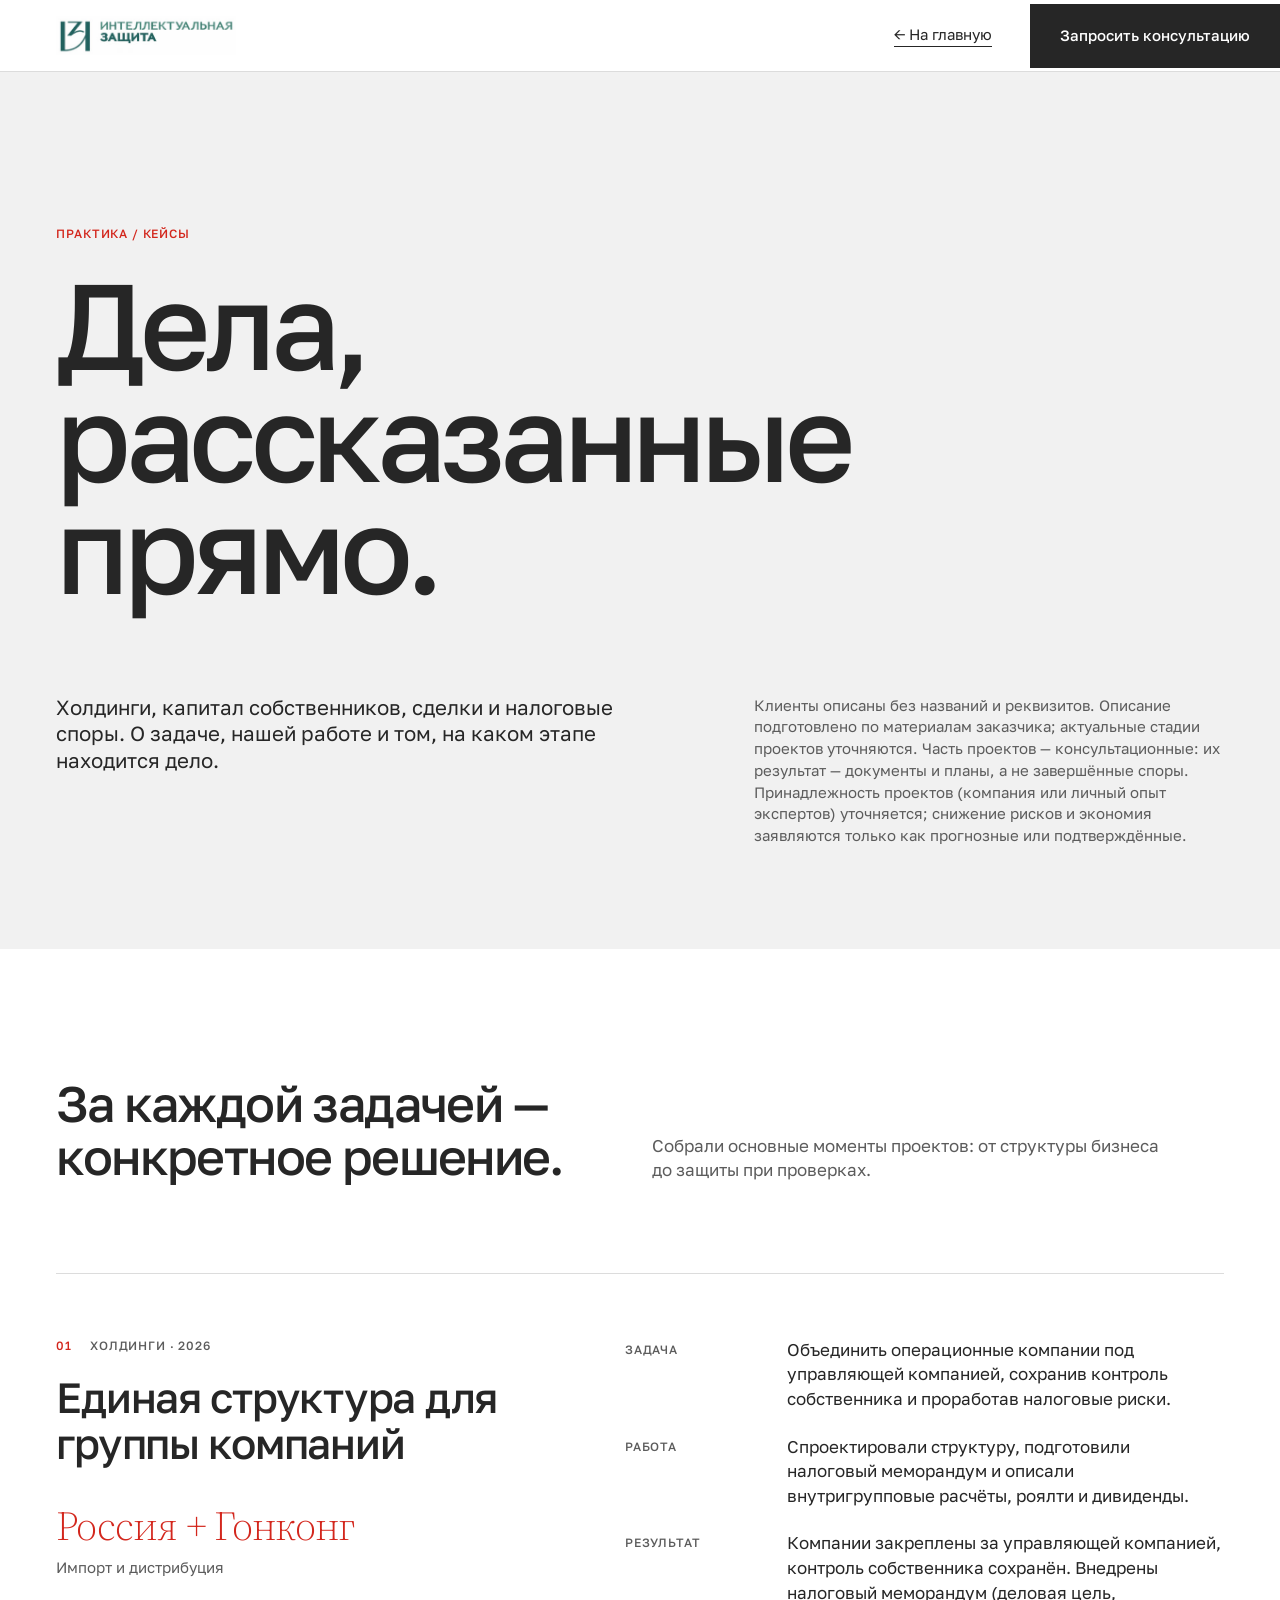
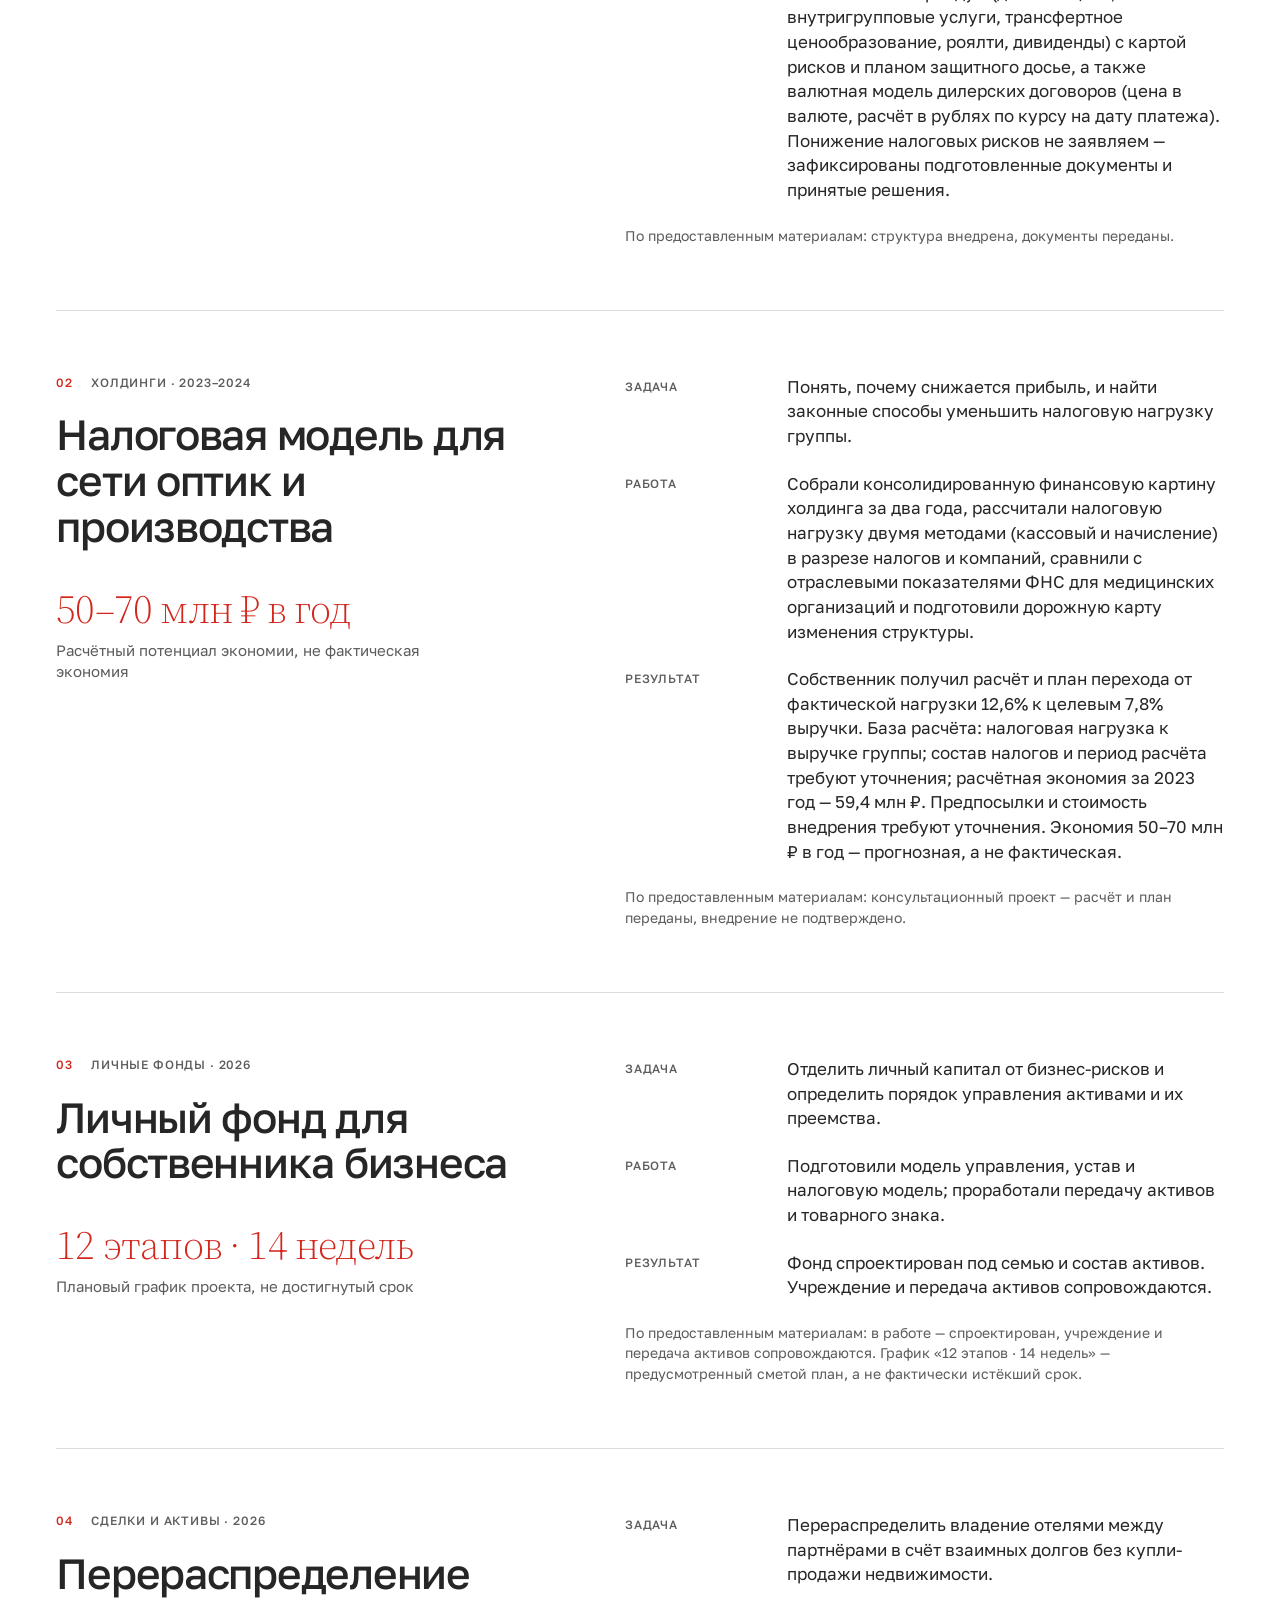
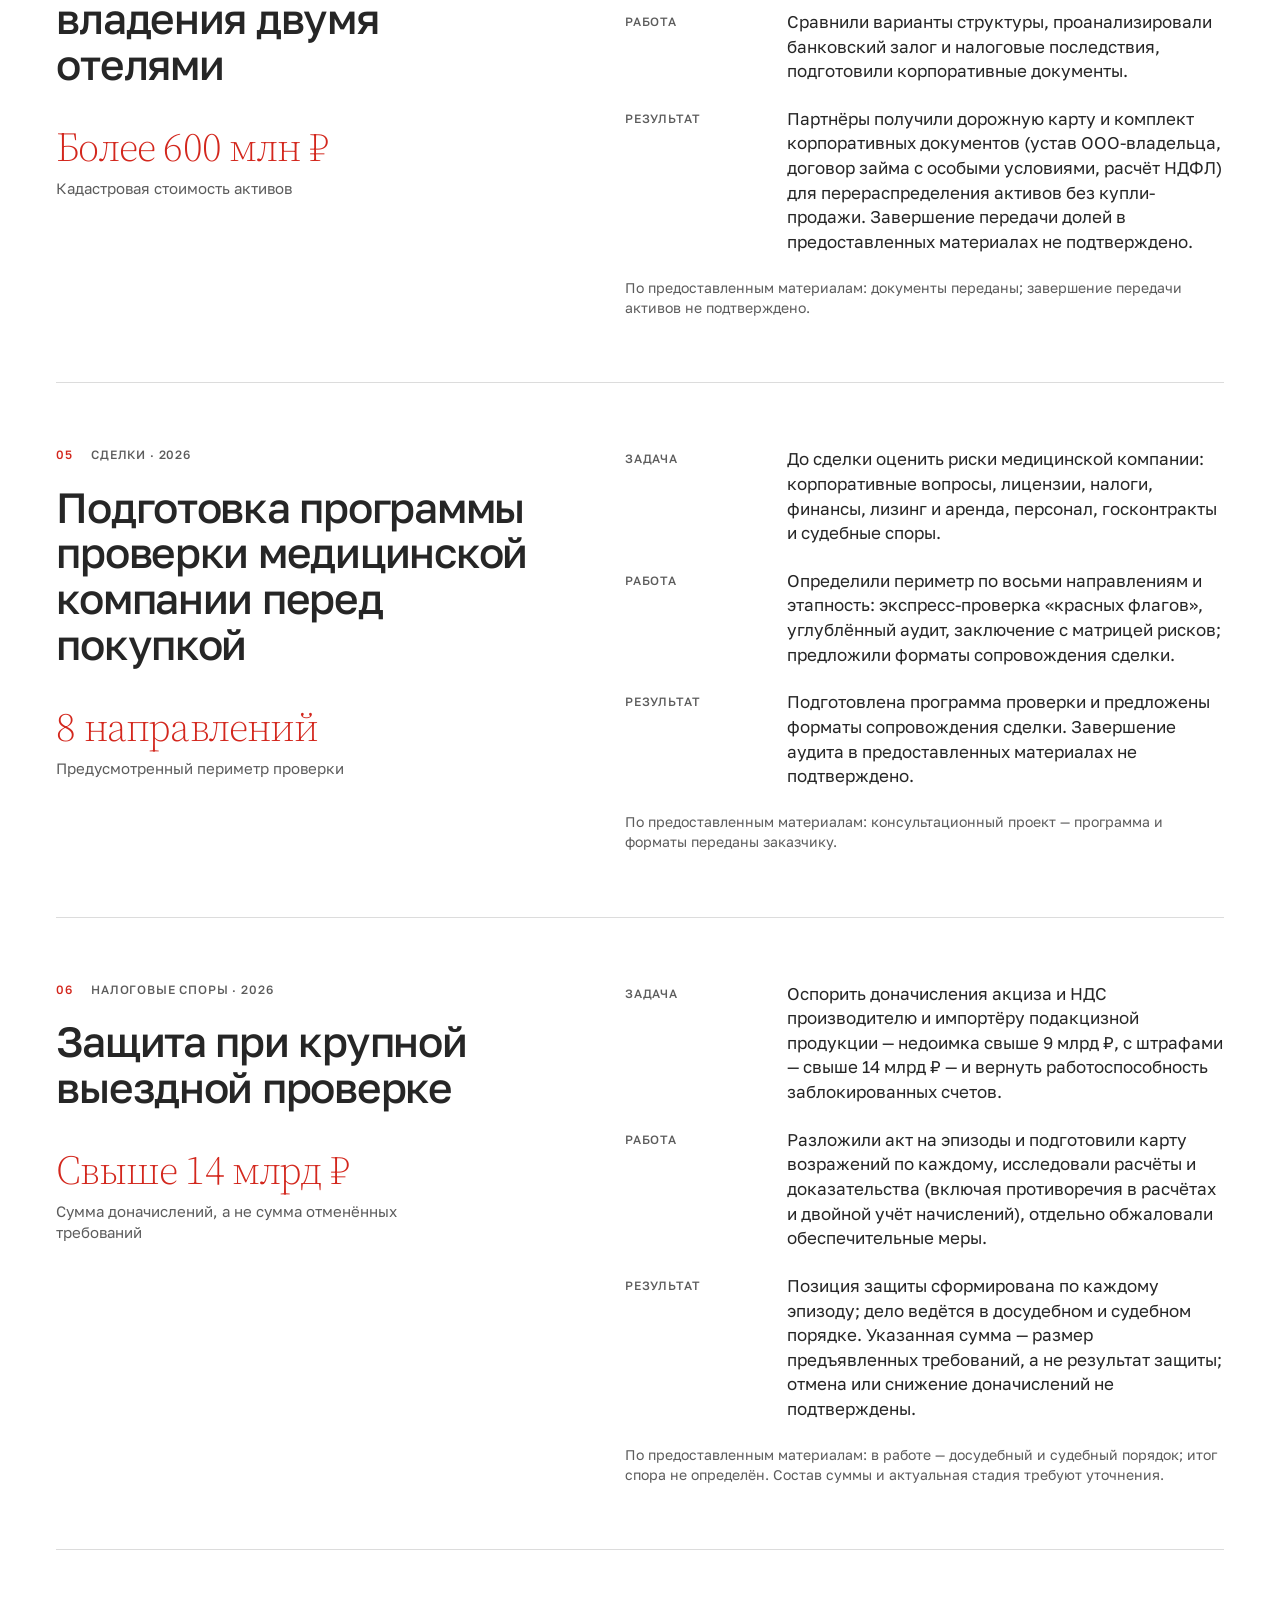
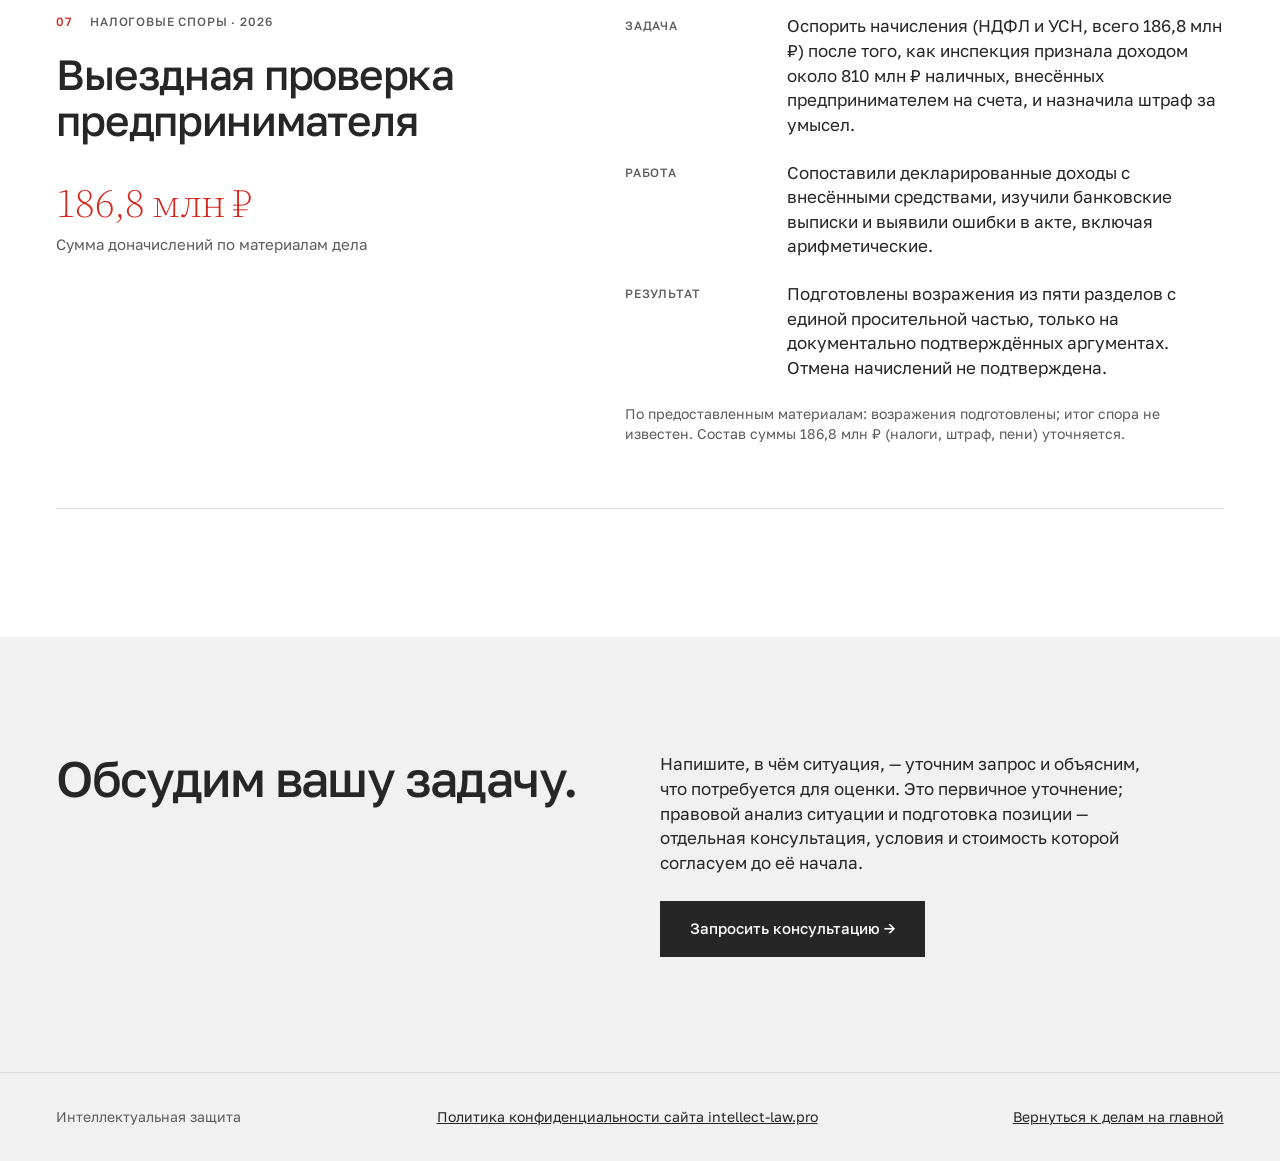
==== cases.html @ 1f964736 "Revise legal site content and contact paths" ====
<!doctype html><html lang="ru"><head><meta charset="utf-8"><meta name="viewport" content="width=device-width, initial-scale=1"><title>Кейсы — Интеллектуальная защита</title><meta name="description" content="Холдинги, личные фонды, сделки и налоговые проверки — кейсы юридической компании."><link rel="preconnect" href="https://fonts.googleapis.com"><link rel="preconnect" href="https://fonts.gstatic.com" crossorigin><link href="https://fonts.googleapis.com/css2?family=Golos+Text:wght@400;500&family=Source+Serif+4:opsz,wght@8..60,300&display=swap" rel="stylesheet"><style>
:root{--ink:#262626;--red:#d3271d;--grey:#5c5c5c;--line:#dcdcdc;--paper:#f1f1f1;--space:clamp(20px,4.4vw,64px)}*{box-sizing:border-box}html{scroll-behavior:smooth}body{margin:0;color:var(--ink);background:#fff;font:400 17px/1.45 "Golos Text",Arial,sans-serif;-webkit-font-smoothing:antialiased}h1,h2,h3,p{margin:0}a{color:inherit}a:focus-visible{outline:2px solid var(--red);outline-offset:5px}
.nav{min-height:64px;display:flex;align-items:stretch;justify-content:space-between;border-bottom:1px solid var(--line);background:#fff}.nav__logo{display:flex;align-items:center;gap:12px;padding:16px var(--space);text-decoration:none;font-size:15px;font-weight:500;letter-spacing:.3em;text-transform:uppercase}.nav__mark{width:11px;height:11px;flex:none;background:var(--red)}.nav__right{display:flex;align-items:center;gap:clamp(22px,3vw,45px)}.nav__back{font-size:15px;text-decoration:none;border-bottom:1px solid currentColor}.btn{position:relative;isolation:isolate;display:inline-flex;align-items:center;justify-content:center;min-height:56px;padding:0 30px;background:var(--ink);color:white;text-decoration:none;font-size:15px;font-weight:500;overflow:hidden}.btn:before{content:"";position:absolute;inset:0;z-index:-1;background:var(--red);clip-path:inset(100% 0 0);transition:clip-path .55s cubic-bezier(.7,0,.2,1)}@media(hover:hover){.btn:hover:before{clip-path:inset(0)}}.nav .btn{min-height:64px}
.hero{padding:clamp(90px,12vw,175px) var(--space) clamp(72px,8vw,120px);background:var(--paper)}.hero__eyebrow,.eyebrow{font-size:12px;font-weight:500;line-height:1.3;letter-spacing:.07em;text-transform:uppercase}.hero__eyebrow{color:var(--red);margin-bottom:28px}.hero h1{max-width:1100px;font-size:clamp(56px,9.5vw,140px);font-weight:500;line-height:.92;letter-spacing:-.045em}.hero__bottom{display:grid;grid-template-columns:1fr 1fr;gap:30px;margin-top:clamp(45px,7vw,100px)}.hero__lead{max-width:570px;font-size:clamp(19px,1.6vw,22px);line-height:1.3}.hero__note{max-width:470px;color:var(--grey);font-size:15px;align-self:end;justify-self:end}
.cases{padding:clamp(84px,10vw,150px) var(--space)}.cases__intro{display:grid;grid-template-columns:1fr 1fr;gap:24px;margin-bottom:clamp(50px,7vw,100px)}.cases__intro h2,.end h2{font-size:clamp(30px,3.9vw,56px);font-weight:500;line-height:1.06;letter-spacing:-.032em}.cases__intro p{max-width:520px;align-self:end;color:var(--grey)}.case{display:grid;grid-template-columns:minmax(0,1fr) minmax(0,1.25fr);gap:35px clamp(32px,7vw,110px);padding:clamp(36px,5vw,72px) 0;border-top:1px solid var(--line)}.case:last-child{border-bottom:1px solid var(--line)}.case__meta{display:flex;align-items:center;gap:18px;color:var(--grey);margin-bottom:22px}.case__number{color:var(--red)}.case h3{max-width:650px;font-size:clamp(28px,3.3vw,47px);font-weight:500;line-height:1.08;letter-spacing:-.03em}.case__stat{margin-top:clamp(25px,3vw,40px);font-family:"Source Serif 4",Georgia,serif;font-size:clamp(29px,3.2vw,46px);font-weight:300;line-height:1.05;letter-spacing:-.02em;color:var(--red)}.case__stat-note{max-width:420px;margin-top:9px;color:var(--grey);font-size:15px}.case__body{display:grid;align-content:start;gap:23px}.case__part{display:grid;grid-template-columns:minmax(90px,.33fr) minmax(0,1fr);gap:18px}.case__part .eyebrow{color:var(--grey);padding-top:4px}.case__part p{max-width:620px}.case__status{color:var(--grey);font-size:14px}
.end{display:grid;grid-template-columns:1fr 1fr;gap:40px;padding:clamp(70px,9vw,130px) var(--space);background:var(--paper)}.end__content{display:grid;gap:25px;justify-items:start;align-content:end}.end__content p{max-width:490px}.footer{display:flex;justify-content:space-between;gap:20px;flex-wrap:wrap;padding:34px var(--space);background:var(--paper);border-top:1px solid var(--line);font-size:14px;color:var(--grey)}.footer a{color:var(--ink)}
@media(max-width:760px){.nav__logo{font-size:11px;letter-spacing:.14em;padding-right:12px}.nav__right{gap:0}.nav__back{margin-right:var(--space);white-space:nowrap}.nav .btn{display:none}.hero{padding-top:90px}.hero h1{font-size:clamp(48px,12vw,70px)}.hero__bottom,.cases__intro,.case,.end{grid-template-columns:minmax(0,1fr)}.hero__note{justify-self:start}.case{gap:30px}.case__part{grid-template-columns:1fr;gap:8px}.case__part .eyebrow{padding:0}.case__body{gap:20px}}@media(prefers-reduced-motion:reduce){html{scroll-behavior:auto}.btn:before{transition:none}}
</style></head><body><header class="nav"><a class="nav__logo" href="index.html" aria-label="Интеллектуальная защита — главная"><img src="assets/trademark-945242.png?v=20261111" alt="Интеллектуальная защита" width="381" height="83" style="display:block;width:min(180px,45vw);height:auto"></a><div class="nav__right"><a class="nav__back" href="index.html#matters">← На главную</a><a class="btn" href="index.html#contact">Запросить консультацию</a></div></header><main><section class="hero"><p class="hero__eyebrow">Практика / Кейсы</p><h1>Дела, рассказанные прямо.</h1><div class="hero__bottom"><p class="hero__lead">Холдинги, капитал собственников, сделки и налоговые споры. О задаче, нашей работе и том, на каком этапе находится дело.</p><p class="hero__note">Клиенты описаны без названий и реквизитов. Описание подготовлено по материалам заказчика; актуальные стадии проектов уточняются. Часть проектов — консультационные: их результат — документы и планы, а не завершённые споры. Принадлежность проектов (компания или личный опыт экспертов) уточняется; снижение рисков и экономия заявляются только как прогнозные или подтверждённые.</p></div></section><section class="cases" aria-labelledby="cases-title"><div class="cases__intro"><h2 id="cases-title">За каждой задачей — конкретное решение.</h2><p>Собрали основные моменты проектов: от структуры бизнеса до защиты при проверках.</p></div><article class="case"><div><div class="case__meta eyebrow"><span class="case__number">01</span><span>Холдинги · 2026</span></div><h3>Единая структура для группы компаний</h3><p class="case__stat">Россия + Гонконг</p><p class="case__stat-note">Импорт и дистрибуция</p></div><div class="case__body"><div class="case__part"><span class="eyebrow">Задача</span><p>Объединить операционные компании под управляющей компанией, сохранив контроль собственника и проработав налоговые риски.</p></div><div class="case__part"><span class="eyebrow">Работа</span><p>Спроектировали структуру, подготовили налоговый меморандум и описали внутригрупповые расчёты, роялти и дивиденды.</p></div><div class="case__part"><span class="eyebrow">Результат</span><p>Компании закреплены за управляющей компанией, контроль собственника сохранён. Внедрены налоговый меморандум (деловая цель, внутригрупповые услуги, трансфертное ценообразование, роялти, дивиденды) с картой рисков и планом защитного досье, а также валютная модель дилерских договоров (цена в валюте, расчёт в рублях по курсу на дату платежа). Понижение налоговых рисков не заявляем — зафиксированы подготовленные документы и принятые решения.</p></div><p class="case__status">По предоставленным материалам: структура внедрена, документы переданы.</p></div></article>
<article class="case"><div><div class="case__meta eyebrow"><span class="case__number">02</span><span>Холдинги · 2023–2024</span></div><h3>Налоговая модель для сети оптик и производства</h3><p class="case__stat">50–70 млн ₽ в год</p><p class="case__stat-note">Расчётный потенциал экономии, не фактическая экономия</p></div><div class="case__body"><div class="case__part"><span class="eyebrow">Задача</span><p>Понять, почему снижается прибыль, и найти законные способы уменьшить налоговую нагрузку группы.</p></div><div class="case__part"><span class="eyebrow">Работа</span><p>Собрали консолидированную финансовую картину холдинга за два года, рассчитали налоговую нагрузку двумя методами (кассовый и начисление) в разрезе налогов и компаний, сравнили с отраслевыми показателями ФНС для медицинских организаций и подготовили дорожную карту изменения структуры.</p></div><div class="case__part"><span class="eyebrow">Результат</span><p>Собственник получил расчёт и план перехода от фактической нагрузки 12,6% к целевым 7,8% выручки. База расчёта: налоговая нагрузка к выручке группы; состав налогов и период расчёта требуют уточнения; расчётная экономия за 2023 год — 59,4 млн ₽. Предпосылки и стоимость внедрения требуют уточнения. Экономия 50–70 млн ₽ в год — прогнозная, а не фактическая.</p></div><p class="case__status">По предоставленным материалам: консультационный проект — расчёт и план переданы, внедрение не подтверждено.</p></div></article>
<article class="case"><div><div class="case__meta eyebrow"><span class="case__number">03</span><span>Личные фонды · 2026</span></div><h3>Личный фонд для собственника бизнеса</h3><p class="case__stat">12 этапов · 14 недель</p><p class="case__stat-note">Плановый график проекта, не достигнутый срок</p></div><div class="case__body"><div class="case__part"><span class="eyebrow">Задача</span><p>Отделить личный капитал от бизнес-рисков и определить порядок управления активами и их преемства.</p></div><div class="case__part"><span class="eyebrow">Работа</span><p>Подготовили модель управления, устав и налоговую модель; проработали передачу активов и товарного знака.</p></div><div class="case__part"><span class="eyebrow">Результат</span><p>Фонд спроектирован под семью и состав активов. Учреждение и передача активов сопровождаются.</p></div><p class="case__status">По предоставленным материалам: в работе — спроектирован, учреждение и передача активов сопровождаются. График «12 этапов · 14 недель» — предусмотренный сметой план, а не фактически истёкший срок.</p></div></article>
<article class="case"><div><div class="case__meta eyebrow"><span class="case__number">04</span><span>Сделки и активы · 2026</span></div><h3>Перераспределение владения двумя отелями</h3><p class="case__stat">Более 600 млн ₽</p><p class="case__stat-note">Кадастровая стоимость активов</p></div><div class="case__body"><div class="case__part"><span class="eyebrow">Задача</span><p>Перераспределить владение отелями между партнёрами в счёт взаимных долгов без купли-продажи недвижимости.</p></div><div class="case__part"><span class="eyebrow">Работа</span><p>Сравнили варианты структуры, проанализировали банковский залог и налоговые последствия, подготовили корпоративные документы.</p></div><div class="case__part"><span class="eyebrow">Результат</span><p>Партнёры получили дорожную карту и комплект корпоративных документов (устав ООО-владельца, договор займа с особыми условиями, расчёт НДФЛ) для перераспределения активов без купли-продажи. Завершение передачи долей в предоставленных материалах не подтверждено.</p></div><p class="case__status">По предоставленным материалам: документы переданы; завершение передачи активов не подтверждено.</p></div></article>
<article class="case"><div><div class="case__meta eyebrow"><span class="case__number">05</span><span>Сделки · 2026</span></div><h3>Подготовка программы проверки медицинской компании перед покупкой</h3><p class="case__stat">8 направлений</p><p class="case__stat-note">Предусмотренный периметр проверки</p></div><div class="case__body"><div class="case__part"><span class="eyebrow">Задача</span><p>До сделки оценить риски медицинской компании: корпоративные вопросы, лицензии, налоги, финансы, лизинг и аренда, персонал, госконтракты и судебные споры.</p></div><div class="case__part"><span class="eyebrow">Работа</span><p>Определили периметр по восьми направлениям и этапность: экспресс-проверка «красных флагов», углублённый аудит, заключение с матрицей рисков; предложили форматы сопровождения сделки.</p></div><div class="case__part"><span class="eyebrow">Результат</span><p>Подготовлена программа проверки и предложены форматы сопровождения сделки. Завершение аудита в предоставленных материалах не подтверждено.</p></div><p class="case__status">По предоставленным материалам: консультационный проект — программа и форматы переданы заказчику.</p></div></article>
<article class="case"><div><div class="case__meta eyebrow"><span class="case__number">06</span><span>Налоговые споры · 2026</span></div><h3>Защита при крупной выездной проверке</h3><p class="case__stat">Свыше 14 млрд ₽</p><p class="case__stat-note">Сумма доначислений, а не сумма отменённых требований</p></div><div class="case__body"><div class="case__part"><span class="eyebrow">Задача</span><p>Оспорить доначисления акциза и НДС производителю и импортёру подакцизной продукции — недоимка свыше 9 млрд ₽, с штрафами — свыше 14 млрд ₽ — и вернуть работоспособность заблокированных счетов.</p></div><div class="case__part"><span class="eyebrow">Работа</span><p>Разложили акт на эпизоды и подготовили карту возражений по каждому, исследовали расчёты и доказательства (включая противоречия в расчётах и двойной учёт начислений), отдельно обжаловали обеспечительные меры.</p></div><div class="case__part"><span class="eyebrow">Результат</span><p>Позиция защиты сформирована по каждому эпизоду; дело ведётся в досудебном и судебном порядке. Указанная сумма — размер предъявленных требований, а не результат защиты; отмена или снижение доначислений не подтверждены.</p></div><p class="case__status">По предоставленным материалам: в работе — досудебный и судебный порядок; итог спора не определён. Состав суммы и актуальная стадия требуют уточнения.</p></div></article>
<article class="case"><div><div class="case__meta eyebrow"><span class="case__number">07</span><span>Налоговые споры · 2026</span></div><h3>Выездная проверка предпринимателя</h3><p class="case__stat">186,8 млн ₽</p><p class="case__stat-note">Сумма доначислений по материалам дела</p></div><div class="case__body"><div class="case__part"><span class="eyebrow">Задача</span><p>Оспорить начисления (НДФЛ и УСН, всего 186,8 млн ₽) после того, как инспекция признала доходом около 810 млн ₽ наличных, внесённых предпринимателем на счета, и назначила штраф за умысел.</p></div><div class="case__part"><span class="eyebrow">Работа</span><p>Сопоставили декларированные доходы с внесёнными средствами, изучили банковские выписки и выявили ошибки в акте, включая арифметические.</p></div><div class="case__part"><span class="eyebrow">Результат</span><p>Подготовлены возражения из пяти разделов с единой просительной частью, только на документально подтверждённых аргументах. Отмена начислений не подтверждена.</p></div><p class="case__status">По предоставленным материалам: возражения подготовлены; итог спора не известен. Состав суммы 186,8 млн ₽ (налоги, штраф, пени) уточняется.</p></div></article></section><section class="end"><h2>Обсудим вашу задачу.</h2><div class="end__content"><p>Напишите, в чём ситуация, — уточним запрос и объясним, что потребуется для оценки. Это первичное уточнение; правовой анализ ситуации и подготовка позиции — отдельная консультация, условия и стоимость которой согласуем до её начала.</p><a class="btn" href="index.html#contact">Запросить консультацию →</a></div></section></main><footer class="footer"><span>Интеллектуальная защита</span><a href="https://intellect-law.pro/privacy/">Политика конфиденциальности сайта intellect-law.pro</a><a href="index.html#matters">Вернуться к делам на главной</a></footer></body></html>
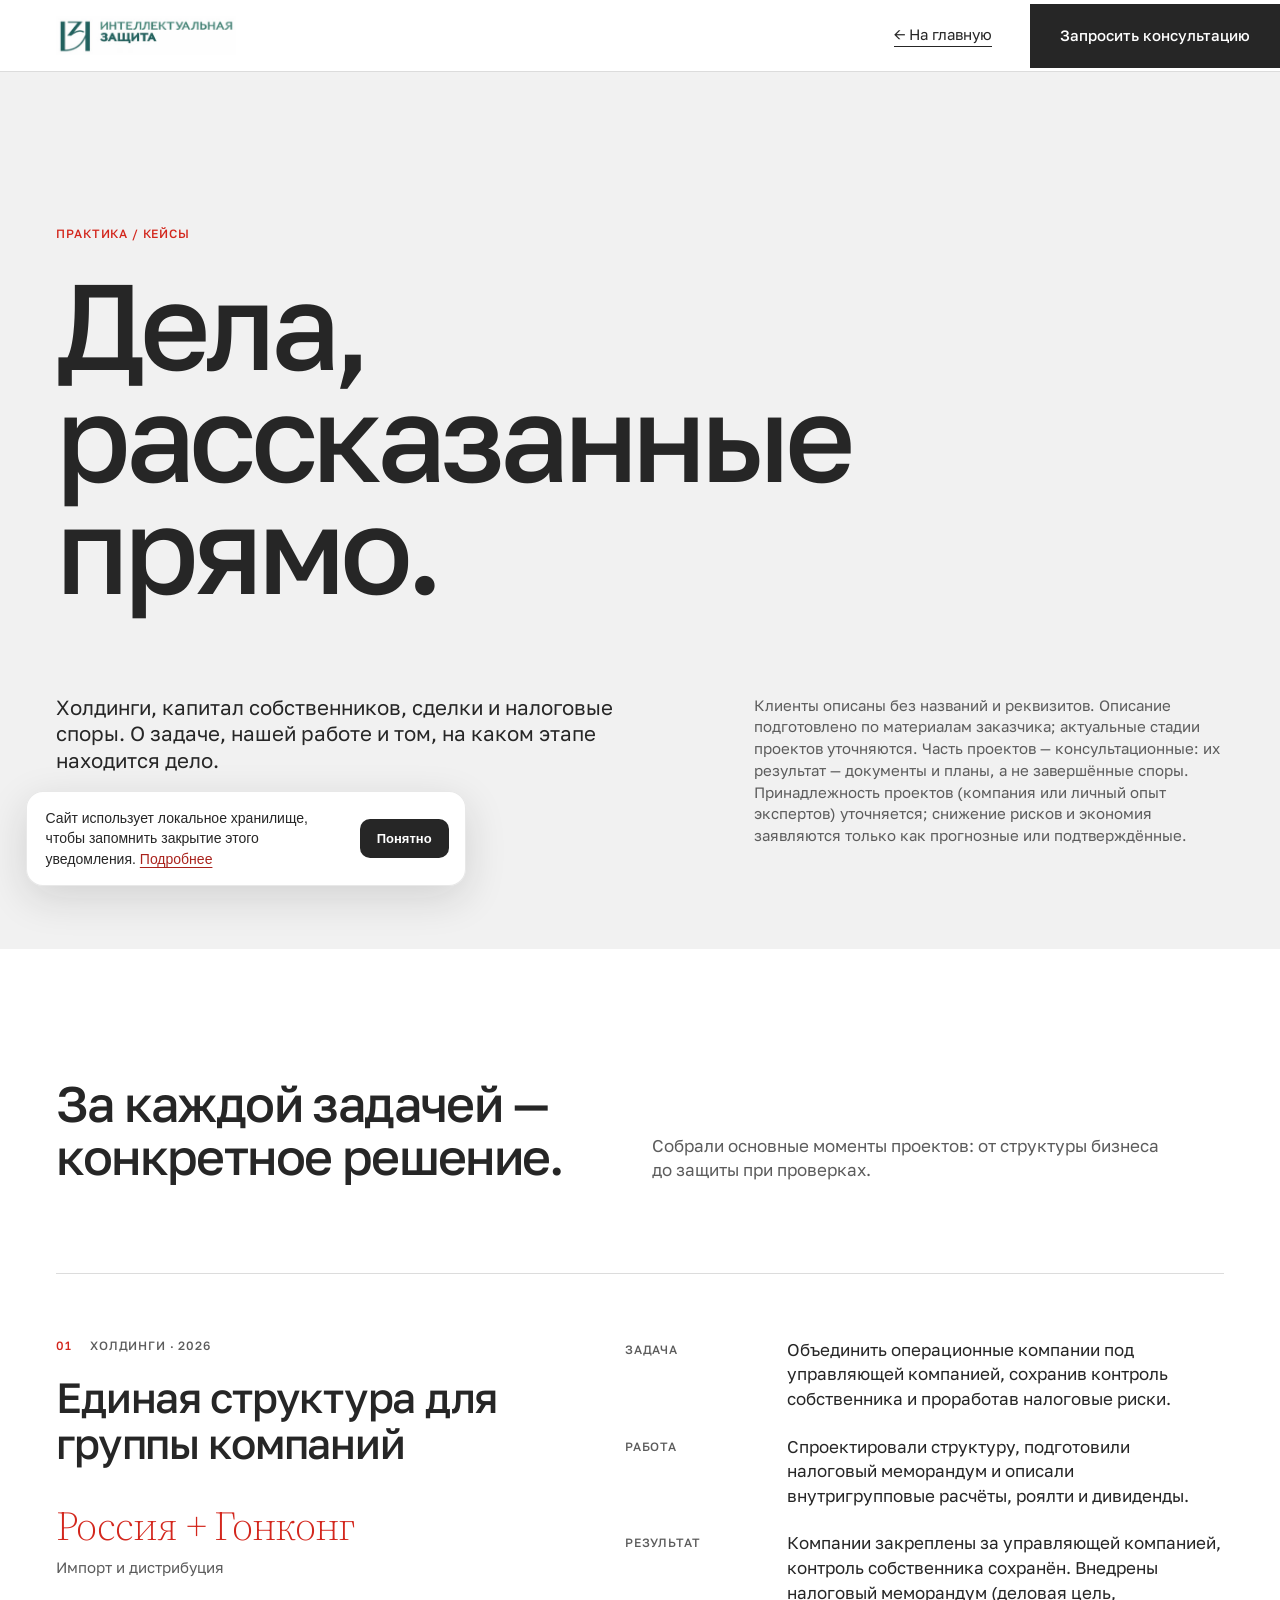
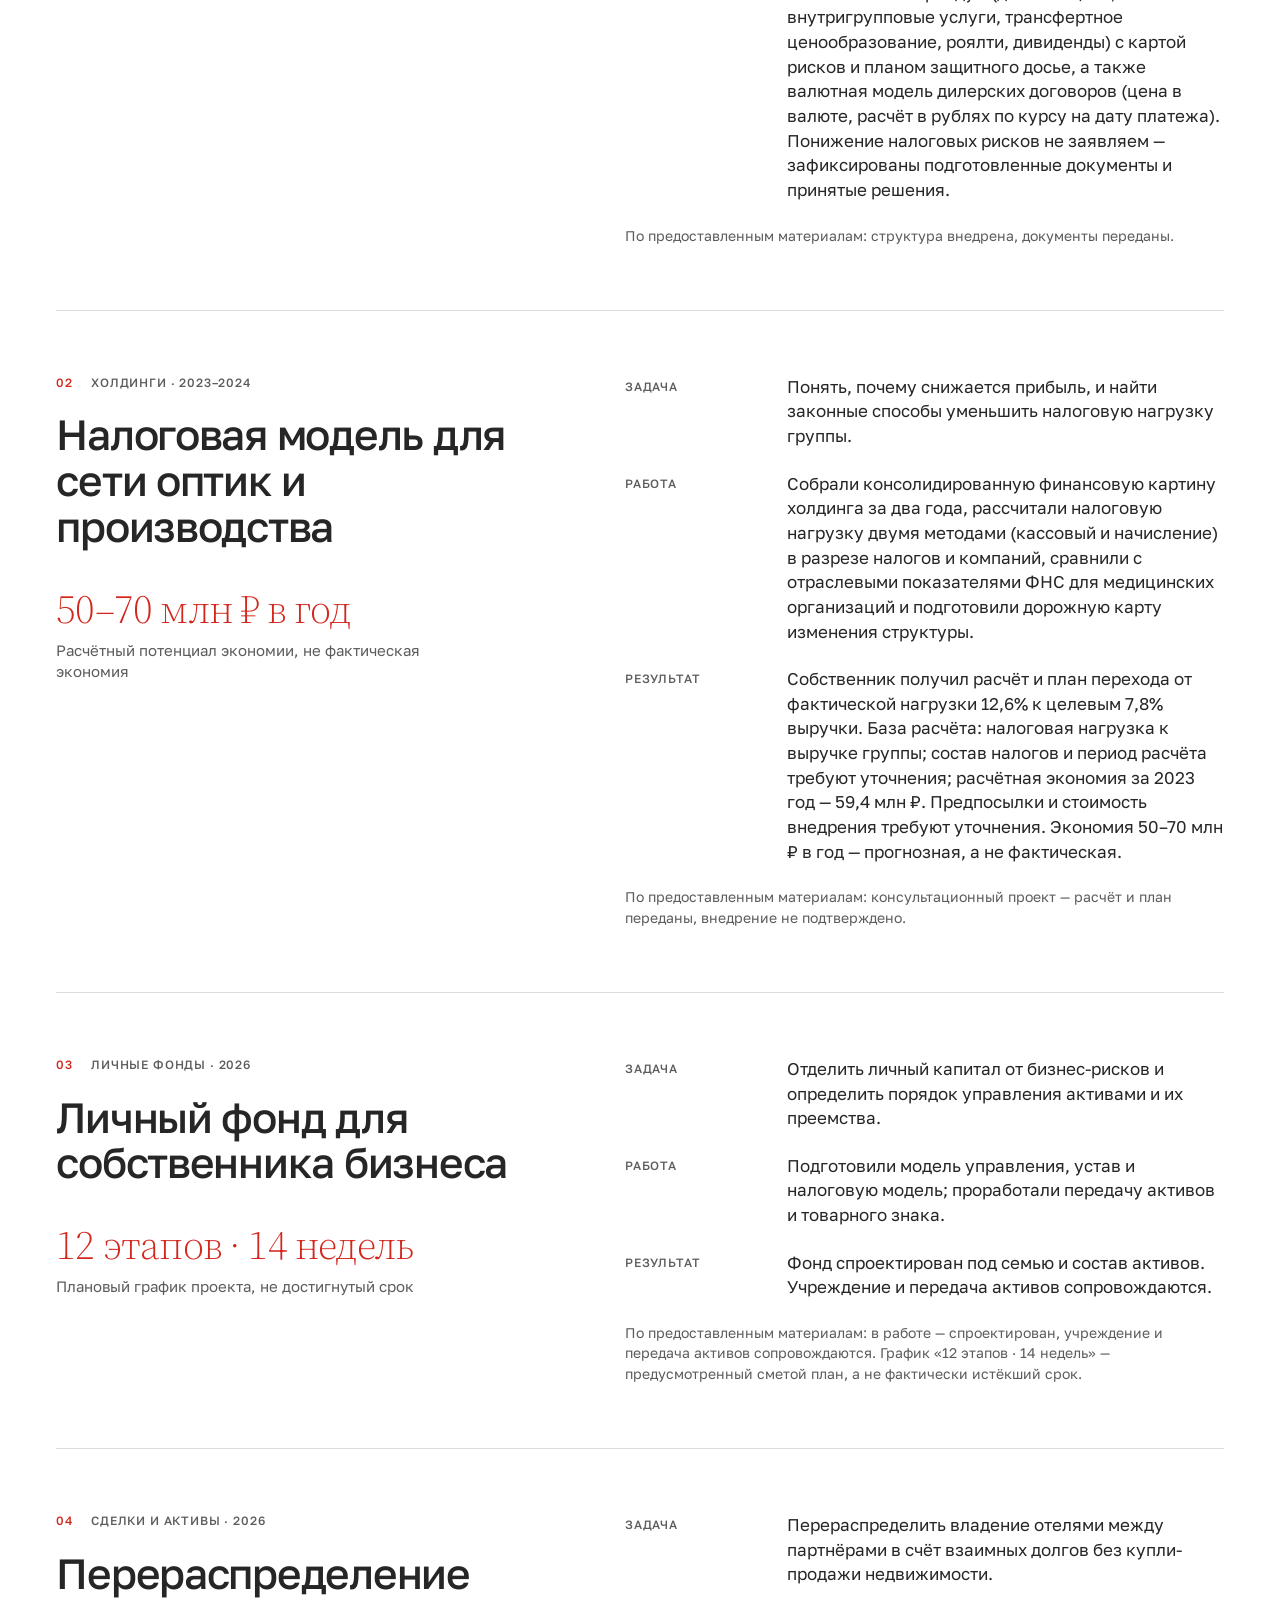
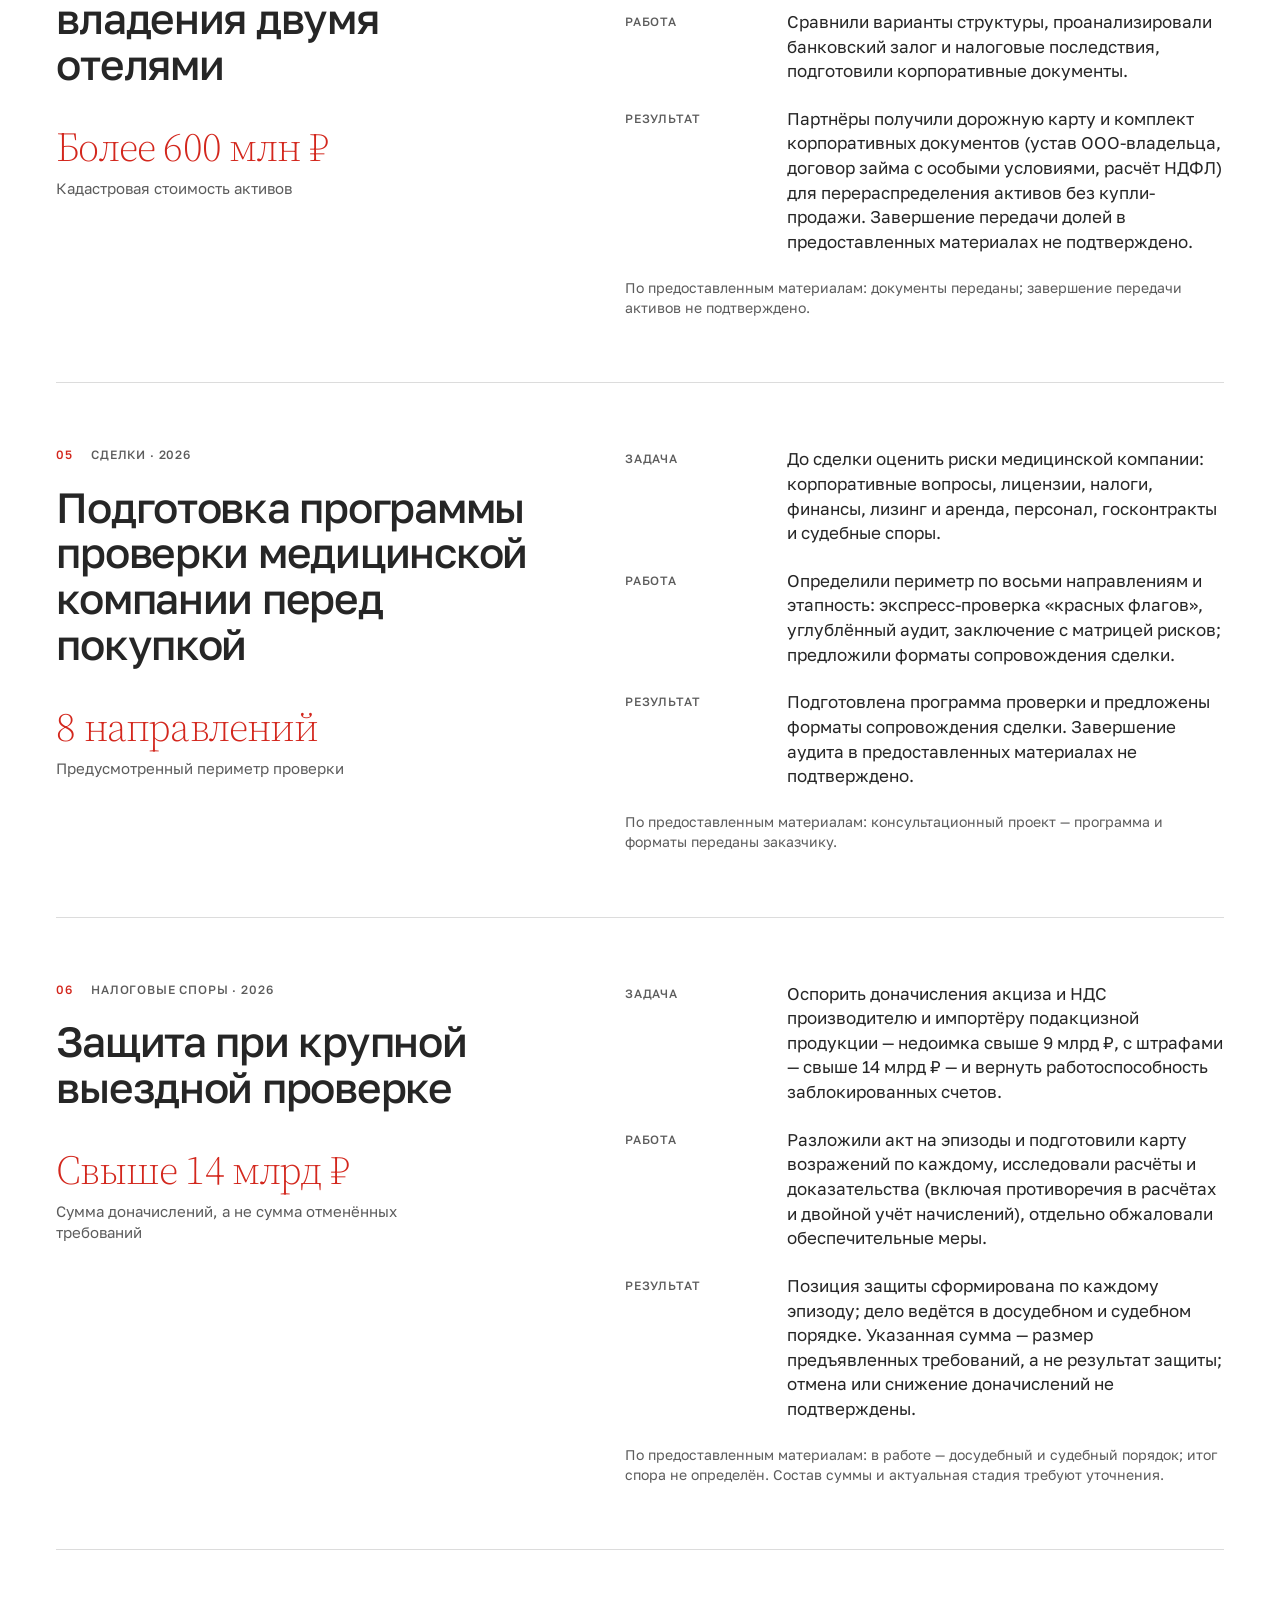
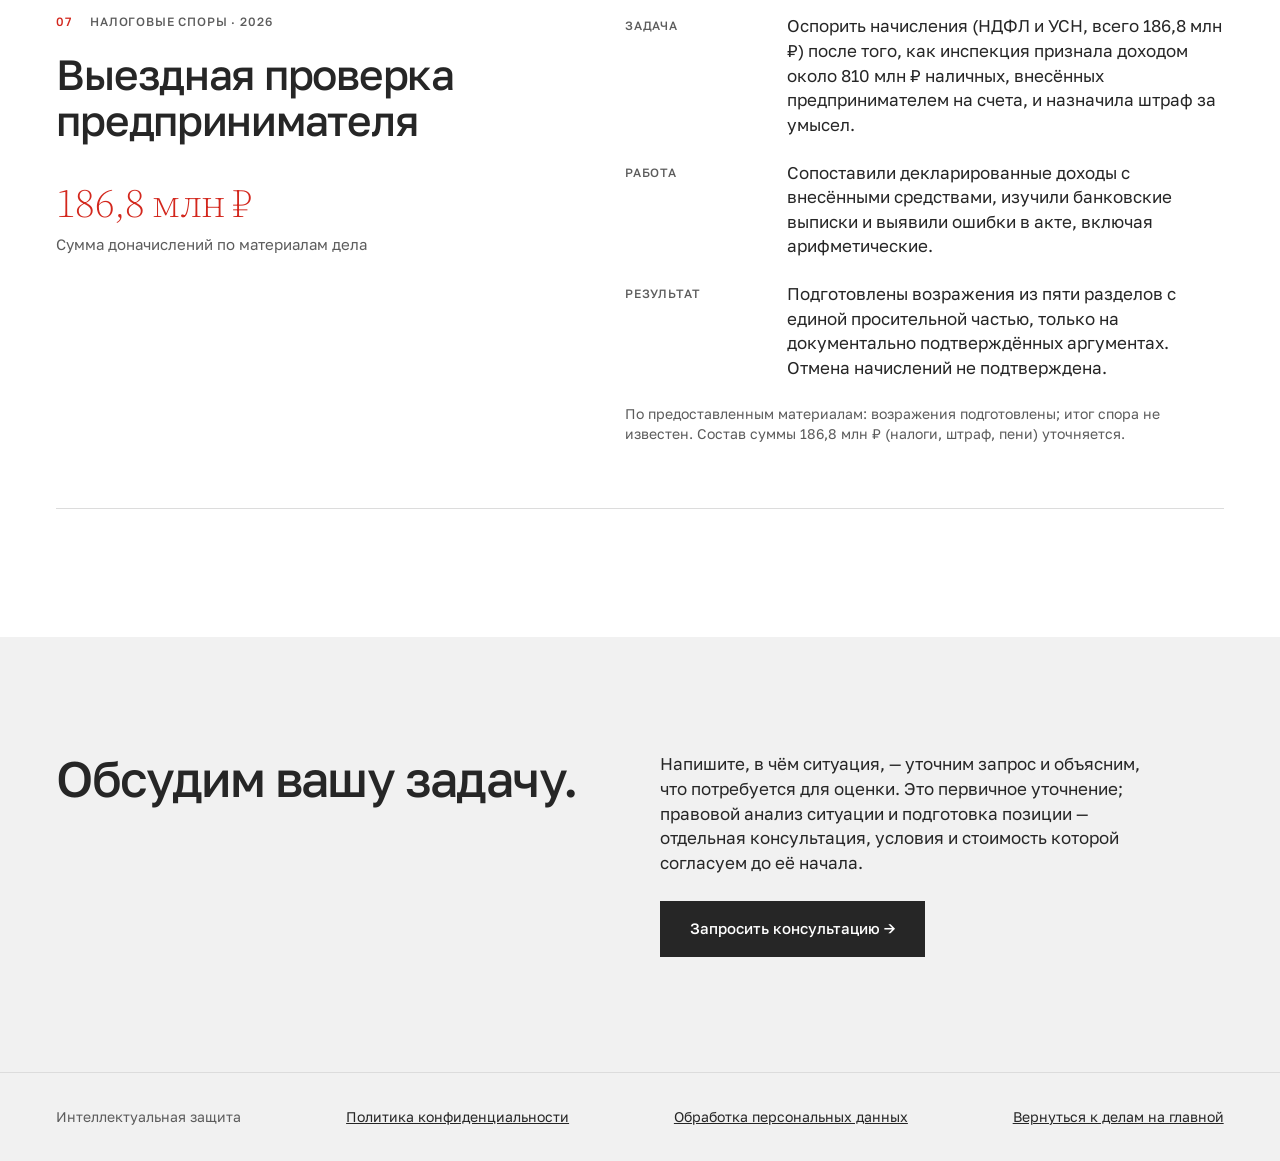
==== commit 4752a04d: "Add local privacy document and compact notice" ====
--- a/cases.html
+++ b/cases.html
@@ -5,10 +5,12 @@
 .cases{padding:clamp(84px,10vw,150px) var(--space)}.cases__intro{display:grid;grid-template-columns:1fr 1fr;gap:24px;margin-bottom:clamp(50px,7vw,100px)}.cases__intro h2,.end h2{font-size:clamp(30px,3.9vw,56px);font-weight:500;line-height:1.06;letter-spacing:-.032em}.cases__intro p{max-width:520px;align-self:end;color:var(--grey)}.case{display:grid;grid-template-columns:minmax(0,1fr) minmax(0,1.25fr);gap:35px clamp(32px,7vw,110px);padding:clamp(36px,5vw,72px) 0;border-top:1px solid var(--line)}.case:last-child{border-bottom:1px solid var(--line)}.case__meta{display:flex;align-items:center;gap:18px;color:var(--grey);margin-bottom:22px}.case__number{color:var(--red)}.case h3{max-width:650px;font-size:clamp(28px,3.3vw,47px);font-weight:500;line-height:1.08;letter-spacing:-.03em}.case__stat{margin-top:clamp(25px,3vw,40px);font-family:"Source Serif 4",Georgia,serif;font-size:clamp(29px,3.2vw,46px);font-weight:300;line-height:1.05;letter-spacing:-.02em;color:var(--red)}.case__stat-note{max-width:420px;margin-top:9px;color:var(--grey);font-size:15px}.case__body{display:grid;align-content:start;gap:23px}.case__part{display:grid;grid-template-columns:minmax(90px,.33fr) minmax(0,1fr);gap:18px}.case__part .eyebrow{color:var(--grey);padding-top:4px}.case__part p{max-width:620px}.case__status{color:var(--grey);font-size:14px}
 .end{display:grid;grid-template-columns:1fr 1fr;gap:40px;padding:clamp(70px,9vw,130px) var(--space);background:var(--paper)}.end__content{display:grid;gap:25px;justify-items:start;align-content:end}.end__content p{max-width:490px}.footer{display:flex;justify-content:space-between;gap:20px;flex-wrap:wrap;padding:34px var(--space);background:var(--paper);border-top:1px solid var(--line);font-size:14px;color:var(--grey)}.footer a{color:var(--ink)}
 @media(max-width:760px){.nav__logo{font-size:11px;letter-spacing:.14em;padding-right:12px}.nav__right{gap:0}.nav__back{margin-right:var(--space);white-space:nowrap}.nav .btn{display:none}.hero{padding-top:90px}.hero h1{font-size:clamp(48px,12vw,70px)}.hero__bottom,.cases__intro,.case,.end{grid-template-columns:minmax(0,1fr)}.hero__note{justify-self:start}.case{gap:30px}.case__part{grid-template-columns:1fr;gap:8px}.case__part .eyebrow{padding:0}.case__body{gap:20px}}@media(prefers-reduced-motion:reduce){html{scroll-behavior:auto}.btn:before{transition:none}}
-</style></head><body><header class="nav"><a class="nav__logo" href="index.html" aria-label="Интеллектуальная защита — главная"><img src="assets/trademark-945242.png?v=20261111" alt="Интеллектуальная защита" width="381" height="83" style="display:block;width:min(180px,45vw);height:auto"></a><div class="nav__right"><a class="nav__back" href="index.html#matters">← На главную</a><a class="btn" href="index.html#contact">Запросить консультацию</a></div></header><main><section class="hero"><p class="hero__eyebrow">Практика / Кейсы</p><h1>Дела, рассказанные прямо.</h1><div class="hero__bottom"><p class="hero__lead">Холдинги, капитал собственников, сделки и налоговые споры. О задаче, нашей работе и том, на каком этапе находится дело.</p><p class="hero__note">Клиенты описаны без названий и реквизитов. Описание подготовлено по материалам заказчика; актуальные стадии проектов уточняются. Часть проектов — консультационные: их результат — документы и планы, а не завершённые споры. Принадлежность проектов (компания или личный опыт экспертов) уточняется; снижение рисков и экономия заявляются только как прогнозные или подтверждённые.</p></div></section><section class="cases" aria-labelledby="cases-title"><div class="cases__intro"><h2 id="cases-title">За каждой задачей — конкретное решение.</h2><p>Собрали основные моменты проектов: от структуры бизнеса до защиты при проверках.</p></div><article class="case"><div><div class="case__meta eyebrow"><span class="case__number">01</span><span>Холдинги · 2026</span></div><h3>Единая структура для группы компаний</h3><p class="case__stat">Россия + Гонконг</p><p class="case__stat-note">Импорт и дистрибуция</p></div><div class="case__body"><div class="case__part"><span class="eyebrow">Задача</span><p>Объединить операционные компании под управляющей компанией, сохранив контроль собственника и проработав налоговые риски.</p></div><div class="case__part"><span class="eyebrow">Работа</span><p>Спроектировали структуру, подготовили налоговый меморандум и описали внутригрупповые расчёты, роялти и дивиденды.</p></div><div class="case__part"><span class="eyebrow">Результат</span><p>Компании закреплены за управляющей компанией, контроль собственника сохранён. Внедрены налоговый меморандум (деловая цель, внутригрупповые услуги, трансфертное ценообразование, роялти, дивиденды) с картой рисков и планом защитного досье, а также валютная модель дилерских договоров (цена в валюте, расчёт в рублях по курсу на дату платежа). Понижение налоговых рисков не заявляем — зафиксированы подготовленные документы и принятые решения.</p></div><p class="case__status">По предоставленным материалам: структура внедрена, документы переданы.</p></div></article>
+</style><link rel="stylesheet" href="assets/cookie-notice.css?v=20261111b">
+</head><body><header class="nav"><a class="nav__logo" href="index.html" aria-label="Интеллектуальная защита — главная"><img src="assets/trademark-945242.png?v=20261111" alt="Интеллектуальная защита" width="381" height="83" style="display:block;width:min(180px,45vw);height:auto"></a><div class="nav__right"><a class="nav__back" href="index.html#matters">← На главную</a><a class="btn" href="index.html#contact">Запросить консультацию</a></div></header><main><section class="hero"><p class="hero__eyebrow">Практика / Кейсы</p><h1>Дела, рассказанные прямо.</h1><div class="hero__bottom"><p class="hero__lead">Холдинги, капитал собственников, сделки и налоговые споры. О задаче, нашей работе и том, на каком этапе находится дело.</p><p class="hero__note">Клиенты описаны без названий и реквизитов. Описание подготовлено по материалам заказчика; актуальные стадии проектов уточняются. Часть проектов — консультационные: их результат — документы и планы, а не завершённые споры. Принадлежность проектов (компания или личный опыт экспертов) уточняется; снижение рисков и экономия заявляются только как прогнозные или подтверждённые.</p></div></section><section class="cases" aria-labelledby="cases-title"><div class="cases__intro"><h2 id="cases-title">За каждой задачей — конкретное решение.</h2><p>Собрали основные моменты проектов: от структуры бизнеса до защиты при проверках.</p></div><article class="case"><div><div class="case__meta eyebrow"><span class="case__number">01</span><span>Холдинги · 2026</span></div><h3>Единая структура для группы компаний</h3><p class="case__stat">Россия + Гонконг</p><p class="case__stat-note">Импорт и дистрибуция</p></div><div class="case__body"><div class="case__part"><span class="eyebrow">Задача</span><p>Объединить операционные компании под управляющей компанией, сохранив контроль собственника и проработав налоговые риски.</p></div><div class="case__part"><span class="eyebrow">Работа</span><p>Спроектировали структуру, подготовили налоговый меморандум и описали внутригрупповые расчёты, роялти и дивиденды.</p></div><div class="case__part"><span class="eyebrow">Результат</span><p>Компании закреплены за управляющей компанией, контроль собственника сохранён. Внедрены налоговый меморандум (деловая цель, внутригрупповые услуги, трансфертное ценообразование, роялти, дивиденды) с картой рисков и планом защитного досье, а также валютная модель дилерских договоров (цена в валюте, расчёт в рублях по курсу на дату платежа). Понижение налоговых рисков не заявляем — зафиксированы подготовленные документы и принятые решения.</p></div><p class="case__status">По предоставленным материалам: структура внедрена, документы переданы.</p></div></article>
 <article class="case"><div><div class="case__meta eyebrow"><span class="case__number">02</span><span>Холдинги · 2023–2024</span></div><h3>Налоговая модель для сети оптик и производства</h3><p class="case__stat">50–70 млн ₽ в год</p><p class="case__stat-note">Расчётный потенциал экономии, не фактическая экономия</p></div><div class="case__body"><div class="case__part"><span class="eyebrow">Задача</span><p>Понять, почему снижается прибыль, и найти законные способы уменьшить налоговую нагрузку группы.</p></div><div class="case__part"><span class="eyebrow">Работа</span><p>Собрали консолидированную финансовую картину холдинга за два года, рассчитали налоговую нагрузку двумя методами (кассовый и начисление) в разрезе налогов и компаний, сравнили с отраслевыми показателями ФНС для медицинских организаций и подготовили дорожную карту изменения структуры.</p></div><div class="case__part"><span class="eyebrow">Результат</span><p>Собственник получил расчёт и план перехода от фактической нагрузки 12,6% к целевым 7,8% выручки. База расчёта: налоговая нагрузка к выручке группы; состав налогов и период расчёта требуют уточнения; расчётная экономия за 2023 год — 59,4 млн ₽. Предпосылки и стоимость внедрения требуют уточнения. Экономия 50–70 млн ₽ в год — прогнозная, а не фактическая.</p></div><p class="case__status">По предоставленным материалам: консультационный проект — расчёт и план переданы, внедрение не подтверждено.</p></div></article>
 <article class="case"><div><div class="case__meta eyebrow"><span class="case__number">03</span><span>Личные фонды · 2026</span></div><h3>Личный фонд для собственника бизнеса</h3><p class="case__stat">12 этапов · 14 недель</p><p class="case__stat-note">Плановый график проекта, не достигнутый срок</p></div><div class="case__body"><div class="case__part"><span class="eyebrow">Задача</span><p>Отделить личный капитал от бизнес-рисков и определить порядок управления активами и их преемства.</p></div><div class="case__part"><span class="eyebrow">Работа</span><p>Подготовили модель управления, устав и налоговую модель; проработали передачу активов и товарного знака.</p></div><div class="case__part"><span class="eyebrow">Результат</span><p>Фонд спроектирован под семью и состав активов. Учреждение и передача активов сопровождаются.</p></div><p class="case__status">По предоставленным материалам: в работе — спроектирован, учреждение и передача активов сопровождаются. График «12 этапов · 14 недель» — предусмотренный сметой план, а не фактически истёкший срок.</p></div></article>
 <article class="case"><div><div class="case__meta eyebrow"><span class="case__number">04</span><span>Сделки и активы · 2026</span></div><h3>Перераспределение владения двумя отелями</h3><p class="case__stat">Более 600 млн ₽</p><p class="case__stat-note">Кадастровая стоимость активов</p></div><div class="case__body"><div class="case__part"><span class="eyebrow">Задача</span><p>Перераспределить владение отелями между партнёрами в счёт взаимных долгов без купли-продажи недвижимости.</p></div><div class="case__part"><span class="eyebrow">Работа</span><p>Сравнили варианты структуры, проанализировали банковский залог и налоговые последствия, подготовили корпоративные документы.</p></div><div class="case__part"><span class="eyebrow">Результат</span><p>Партнёры получили дорожную карту и комплект корпоративных документов (устав ООО-владельца, договор займа с особыми условиями, расчёт НДФЛ) для перераспределения активов без купли-продажи. Завершение передачи долей в предоставленных материалах не подтверждено.</p></div><p class="case__status">По предоставленным материалам: документы переданы; завершение передачи активов не подтверждено.</p></div></article>
 <article class="case"><div><div class="case__meta eyebrow"><span class="case__number">05</span><span>Сделки · 2026</span></div><h3>Подготовка программы проверки медицинской компании перед покупкой</h3><p class="case__stat">8 направлений</p><p class="case__stat-note">Предусмотренный периметр проверки</p></div><div class="case__body"><div class="case__part"><span class="eyebrow">Задача</span><p>До сделки оценить риски медицинской компании: корпоративные вопросы, лицензии, налоги, финансы, лизинг и аренда, персонал, госконтракты и судебные споры.</p></div><div class="case__part"><span class="eyebrow">Работа</span><p>Определили периметр по восьми направлениям и этапность: экспресс-проверка «красных флагов», углублённый аудит, заключение с матрицей рисков; предложили форматы сопровождения сделки.</p></div><div class="case__part"><span class="eyebrow">Результат</span><p>Подготовлена программа проверки и предложены форматы сопровождения сделки. Завершение аудита в предоставленных материалах не подтверждено.</p></div><p class="case__status">По предоставленным материалам: консультационный проект — программа и форматы переданы заказчику.</p></div></article>
 <article class="case"><div><div class="case__meta eyebrow"><span class="case__number">06</span><span>Налоговые споры · 2026</span></div><h3>Защита при крупной выездной проверке</h3><p class="case__stat">Свыше 14 млрд ₽</p><p class="case__stat-note">Сумма доначислений, а не сумма отменённых требований</p></div><div class="case__body"><div class="case__part"><span class="eyebrow">Задача</span><p>Оспорить доначисления акциза и НДС производителю и импортёру подакцизной продукции — недоимка свыше 9 млрд ₽, с штрафами — свыше 14 млрд ₽ — и вернуть работоспособность заблокированных счетов.</p></div><div class="case__part"><span class="eyebrow">Работа</span><p>Разложили акт на эпизоды и подготовили карту возражений по каждому, исследовали расчёты и доказательства (включая противоречия в расчётах и двойной учёт начислений), отдельно обжаловали обеспечительные меры.</p></div><div class="case__part"><span class="eyebrow">Результат</span><p>Позиция защиты сформирована по каждому эпизоду; дело ведётся в досудебном и судебном порядке. Указанная сумма — размер предъявленных требований, а не результат защиты; отмена или снижение доначислений не подтверждены.</p></div><p class="case__status">По предоставленным материалам: в работе — досудебный и судебный порядок; итог спора не определён. Состав суммы и актуальная стадия требуют уточнения.</p></div></article>
-<article class="case"><div><div class="case__meta eyebrow"><span class="case__number">07</span><span>Налоговые споры · 2026</span></div><h3>Выездная проверка предпринимателя</h3><p class="case__stat">186,8 млн ₽</p><p class="case__stat-note">Сумма доначислений по материалам дела</p></div><div class="case__body"><div class="case__part"><span class="eyebrow">Задача</span><p>Оспорить начисления (НДФЛ и УСН, всего 186,8 млн ₽) после того, как инспекция признала доходом около 810 млн ₽ наличных, внесённых предпринимателем на счета, и назначила штраф за умысел.</p></div><div class="case__part"><span class="eyebrow">Работа</span><p>Сопоставили декларированные доходы с внесёнными средствами, изучили банковские выписки и выявили ошибки в акте, включая арифметические.</p></div><div class="case__part"><span class="eyebrow">Результат</span><p>Подготовлены возражения из пяти разделов с единой просительной частью, только на документально подтверждённых аргументах. Отмена начислений не подтверждена.</p></div><p class="case__status">По предоставленным материалам: возражения подготовлены; итог спора не известен. Состав суммы 186,8 млн ₽ (налоги, штраф, пени) уточняется.</p></div></article></section><section class="end"><h2>Обсудим вашу задачу.</h2><div class="end__content"><p>Напишите, в чём ситуация, — уточним запрос и объясним, что потребуется для оценки. Это первичное уточнение; правовой анализ ситуации и подготовка позиции — отдельная консультация, условия и стоимость которой согласуем до её начала.</p><a class="btn" href="index.html#contact">Запросить консультацию →</a></div></section></main><footer class="footer"><span>Интеллектуальная защита</span><a href="https://intellect-law.pro/privacy/">Политика конфиденциальности сайта intellect-law.pro</a><a href="index.html#matters">Вернуться к делам на главной</a></footer></body></html>+<article class="case"><div><div class="case__meta eyebrow"><span class="case__number">07</span><span>Налоговые споры · 2026</span></div><h3>Выездная проверка предпринимателя</h3><p class="case__stat">186,8 млн ₽</p><p class="case__stat-note">Сумма доначислений по материалам дела</p></div><div class="case__body"><div class="case__part"><span class="eyebrow">Задача</span><p>Оспорить начисления (НДФЛ и УСН, всего 186,8 млн ₽) после того, как инспекция признала доходом около 810 млн ₽ наличных, внесённых предпринимателем на счета, и назначила штраф за умысел.</p></div><div class="case__part"><span class="eyebrow">Работа</span><p>Сопоставили декларированные доходы с внесёнными средствами, изучили банковские выписки и выявили ошибки в акте, включая арифметические.</p></div><div class="case__part"><span class="eyebrow">Результат</span><p>Подготовлены возражения из пяти разделов с единой просительной частью, только на документально подтверждённых аргументах. Отмена начислений не подтверждена.</p></div><p class="case__status">По предоставленным материалам: возражения подготовлены; итог спора не известен. Состав суммы 186,8 млн ₽ (налоги, штраф, пени) уточняется.</p></div></article></section><section class="end"><h2>Обсудим вашу задачу.</h2><div class="end__content"><p>Напишите, в чём ситуация, — уточним запрос и объясним, что потребуется для оценки. Это первичное уточнение; правовой анализ ситуации и подготовка позиции — отдельная консультация, условия и стоимость которой согласуем до её начала.</p><a class="btn" href="index.html#contact">Запросить консультацию →</a></div></section></main><footer class="footer"><span>Интеллектуальная защита</span><a href="privacy.html">Политика конфиденциальности</a><a href="privacy.html#personal-data">Обработка персональных данных</a><a href="index.html#matters">Вернуться к делам на главной</a></footer><aside class="cookie-notice" data-cookie-notice aria-label="Уведомление о cookies" hidden><p class="cookie-notice__copy">Сайт использует локальное хранилище, чтобы запомнить закрытие этого уведомления. <a href="privacy.html">Подробнее</a></p><button class="cookie-notice__button" type="button" data-cookie-close>Понятно</button></aside><script src="assets/cookie-notice.js?v=20261111b" defer></script>
+</body></html>
--- a/assets/cookie-notice.css
+++ b/assets/cookie-notice.css
@@ -0,0 +1,3 @@
+[data-cookie-notice][hidden]{display:none!important}
+.cookie-notice{position:fixed;z-index:9999;left:clamp(14px,2vw,28px);bottom:max(14px,env(safe-area-inset-bottom));width:min(440px,calc(100vw - 28px));display:flex;align-items:center;gap:17px;padding:16px 16px 16px 19px;border:1px solid rgba(30,30,30,.1);border-radius:17px;background:rgba(255,255,255,.96);box-shadow:0 12px 42px rgba(30,30,30,.14);color:#262626;font:14px/1.45 Arial,sans-serif;backdrop-filter:blur(14px);-webkit-backdrop-filter:blur(14px)}
+.cookie-notice__copy{margin:0;flex:1}.cookie-notice__copy a{color:#a9221c;text-underline-offset:3px}.cookie-notice__button{flex:none;border:0;border-radius:10px;background:#262626;color:#fff;font:600 13px/1 Arial,sans-serif;padding:13px 17px;cursor:pointer;transition:background .2s}.cookie-notice__button:hover{background:#c12720}.cookie-notice__button:focus-visible,.cookie-notice a:focus-visible{outline:2px solid #c12720;outline-offset:3px}@media(max-width:400px){.cookie-notice{gap:12px;padding:14px}.cookie-notice__button{padding:12px 14px}}@media(prefers-reduced-motion:reduce){.cookie-notice__button{transition:none}}
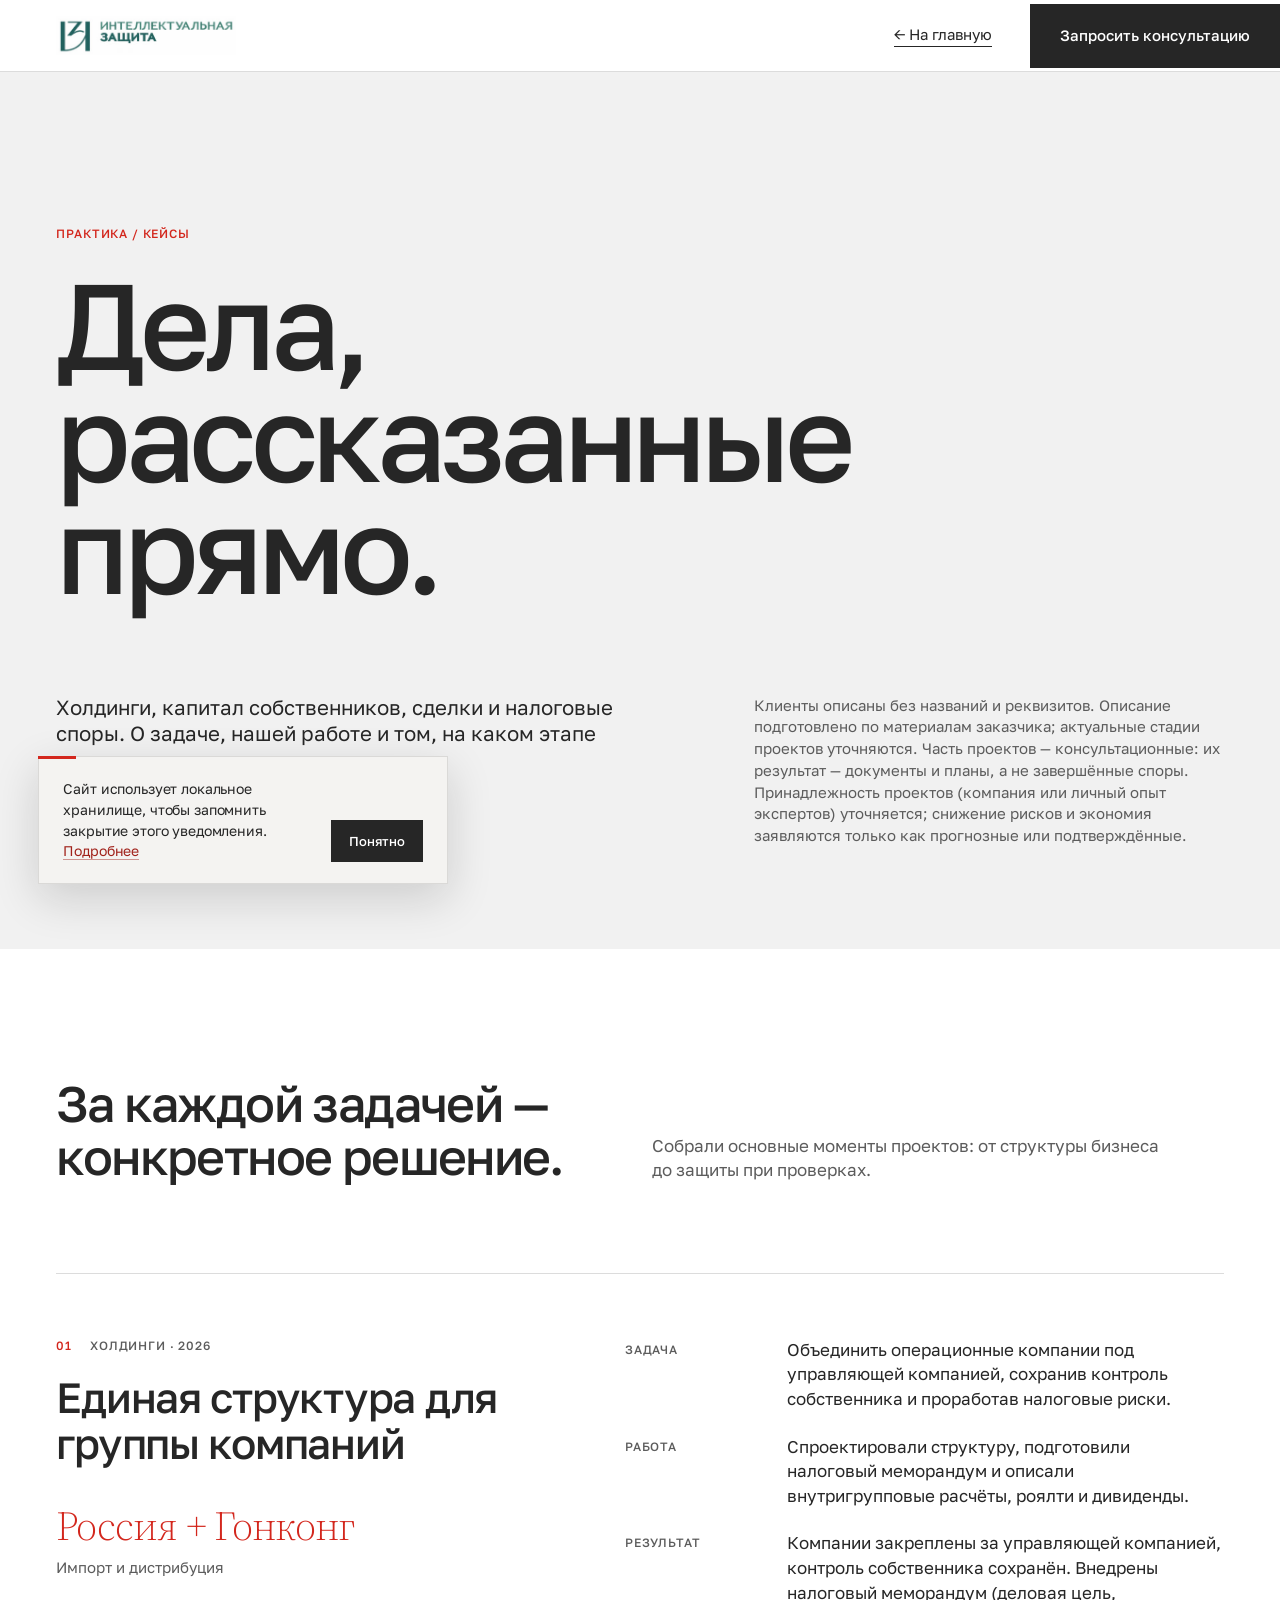
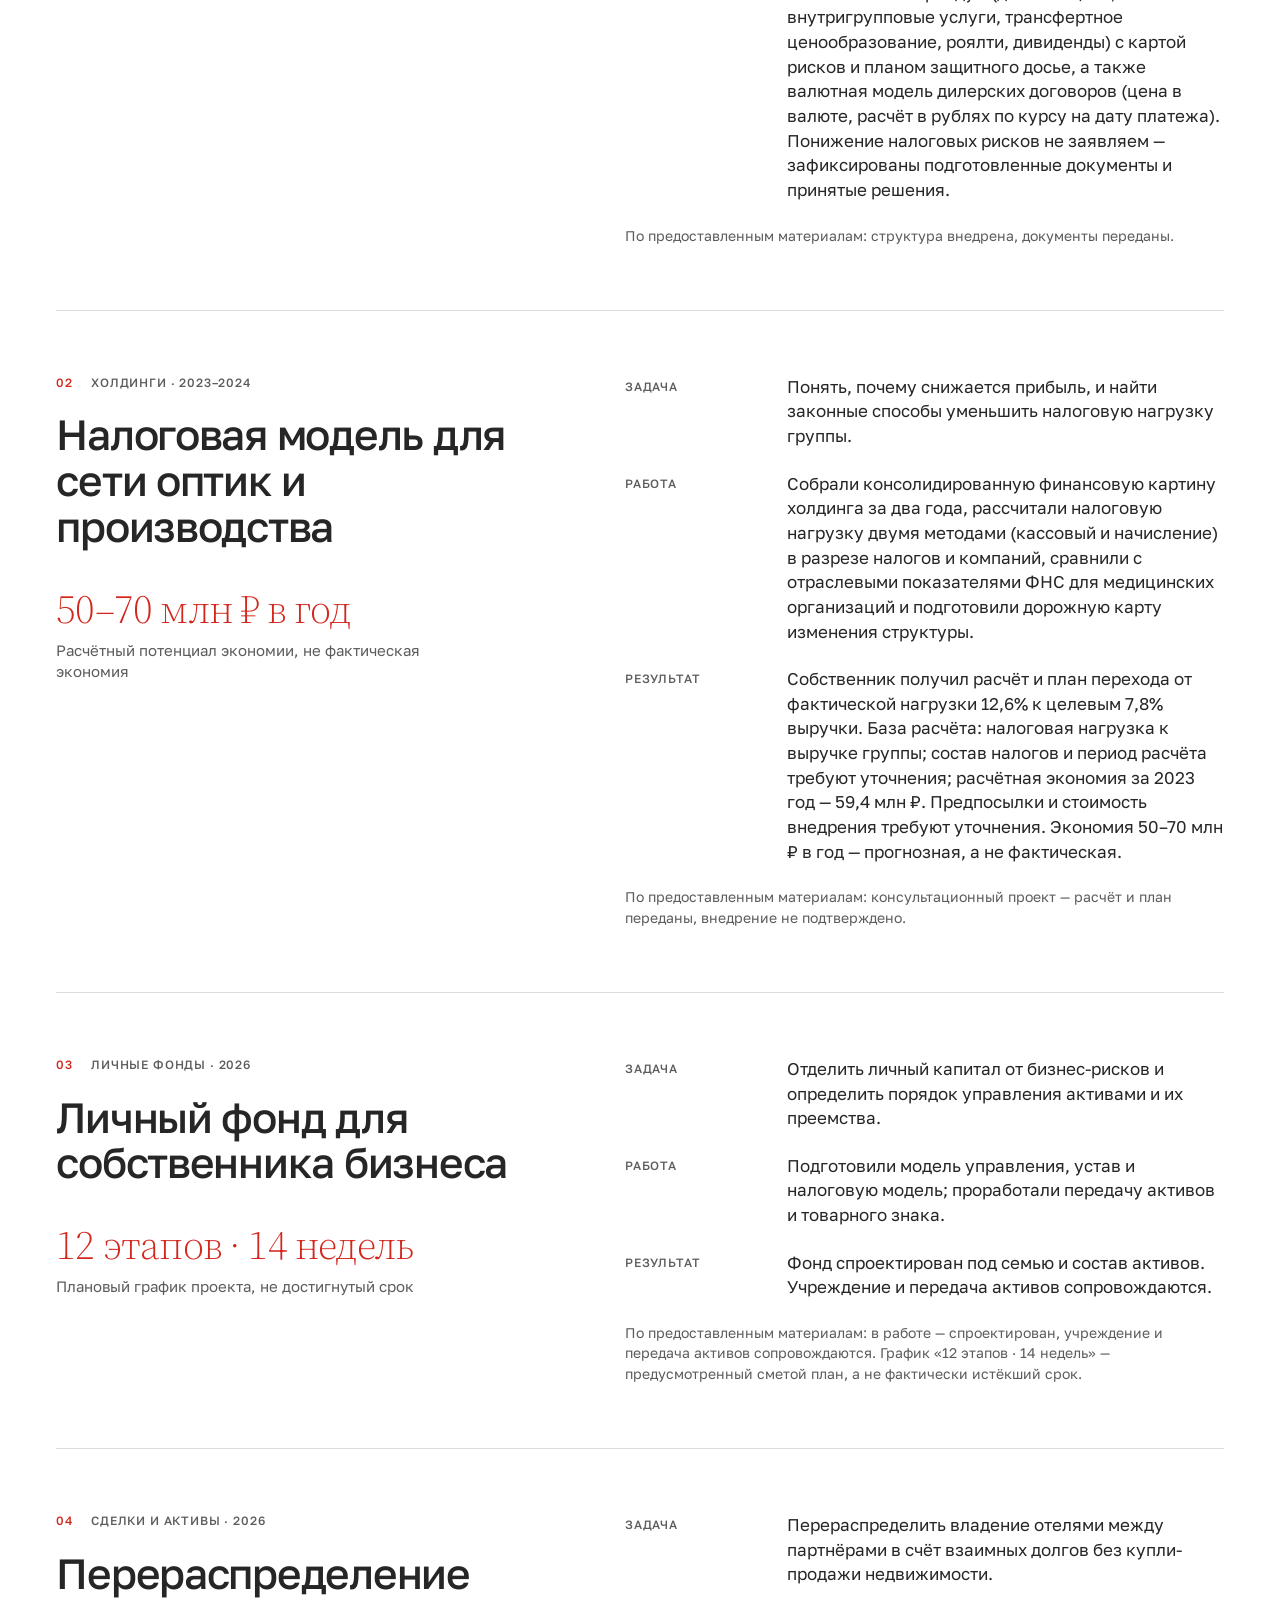
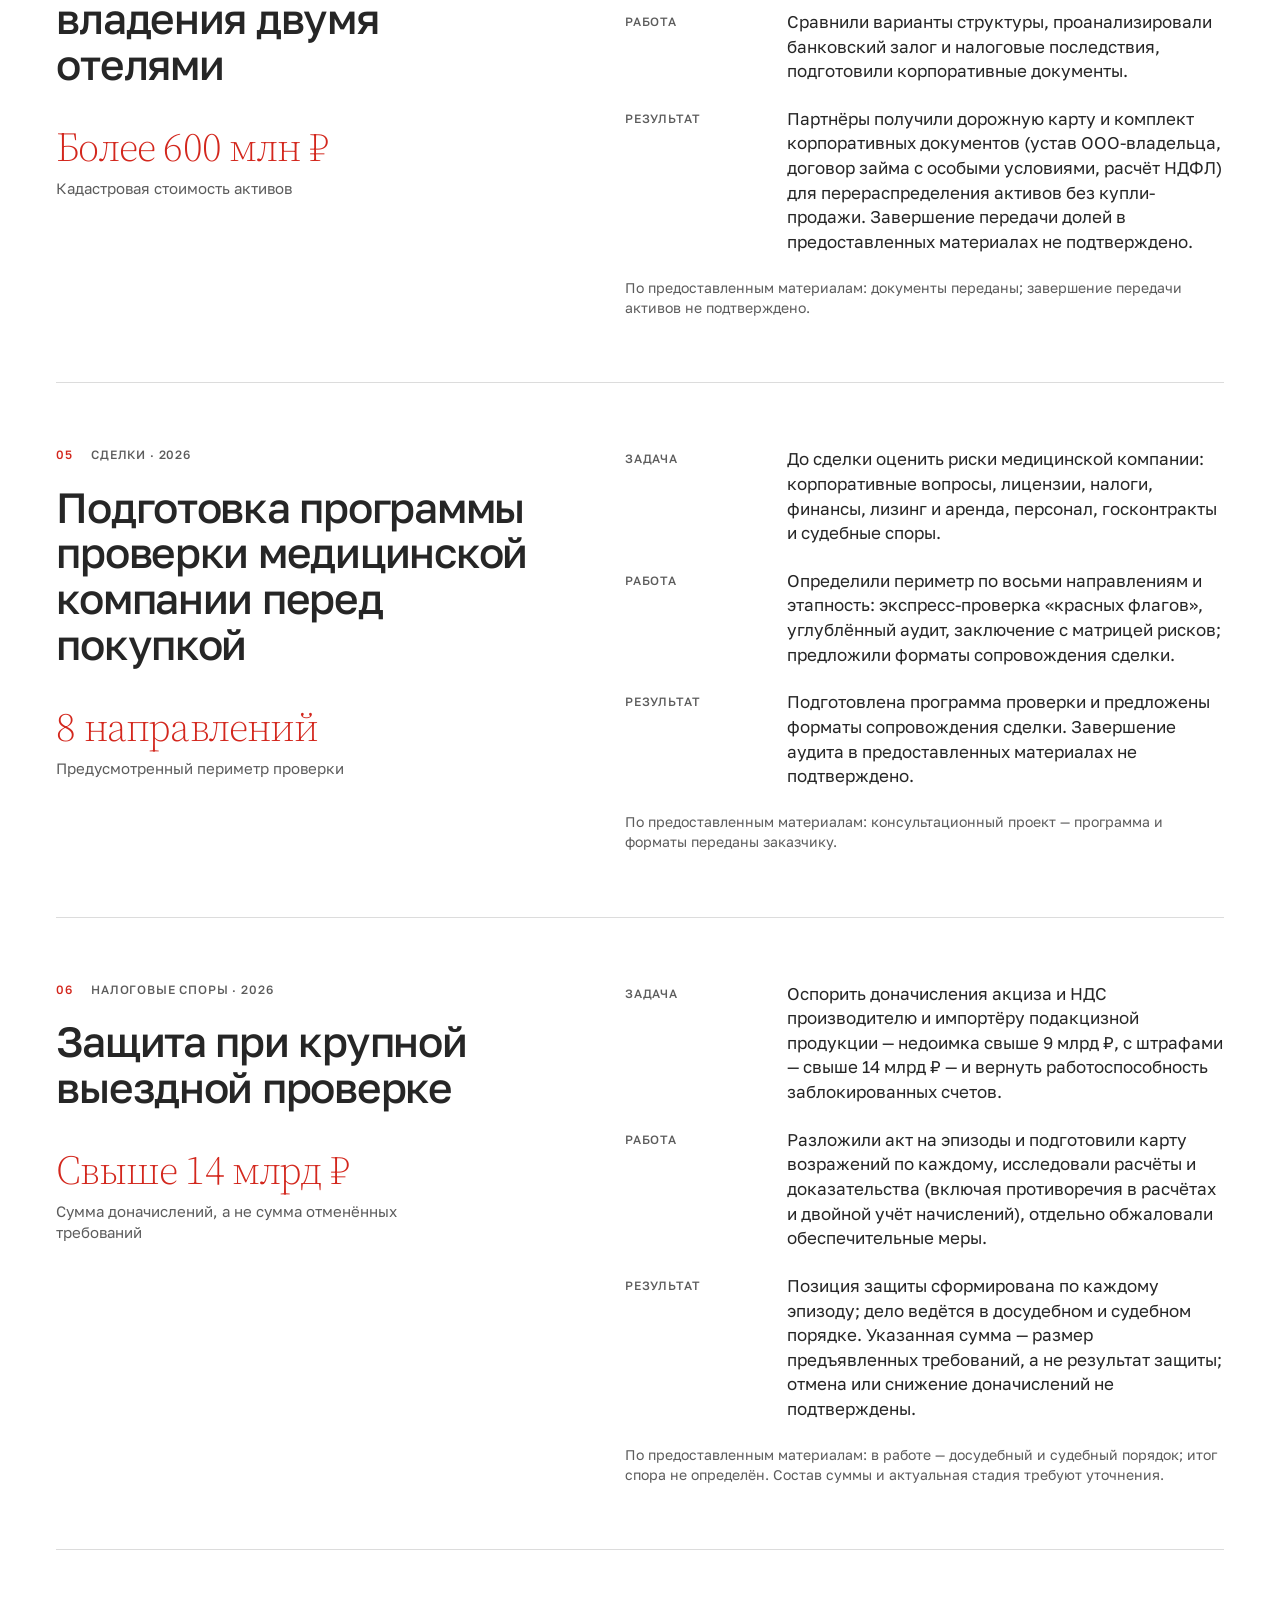
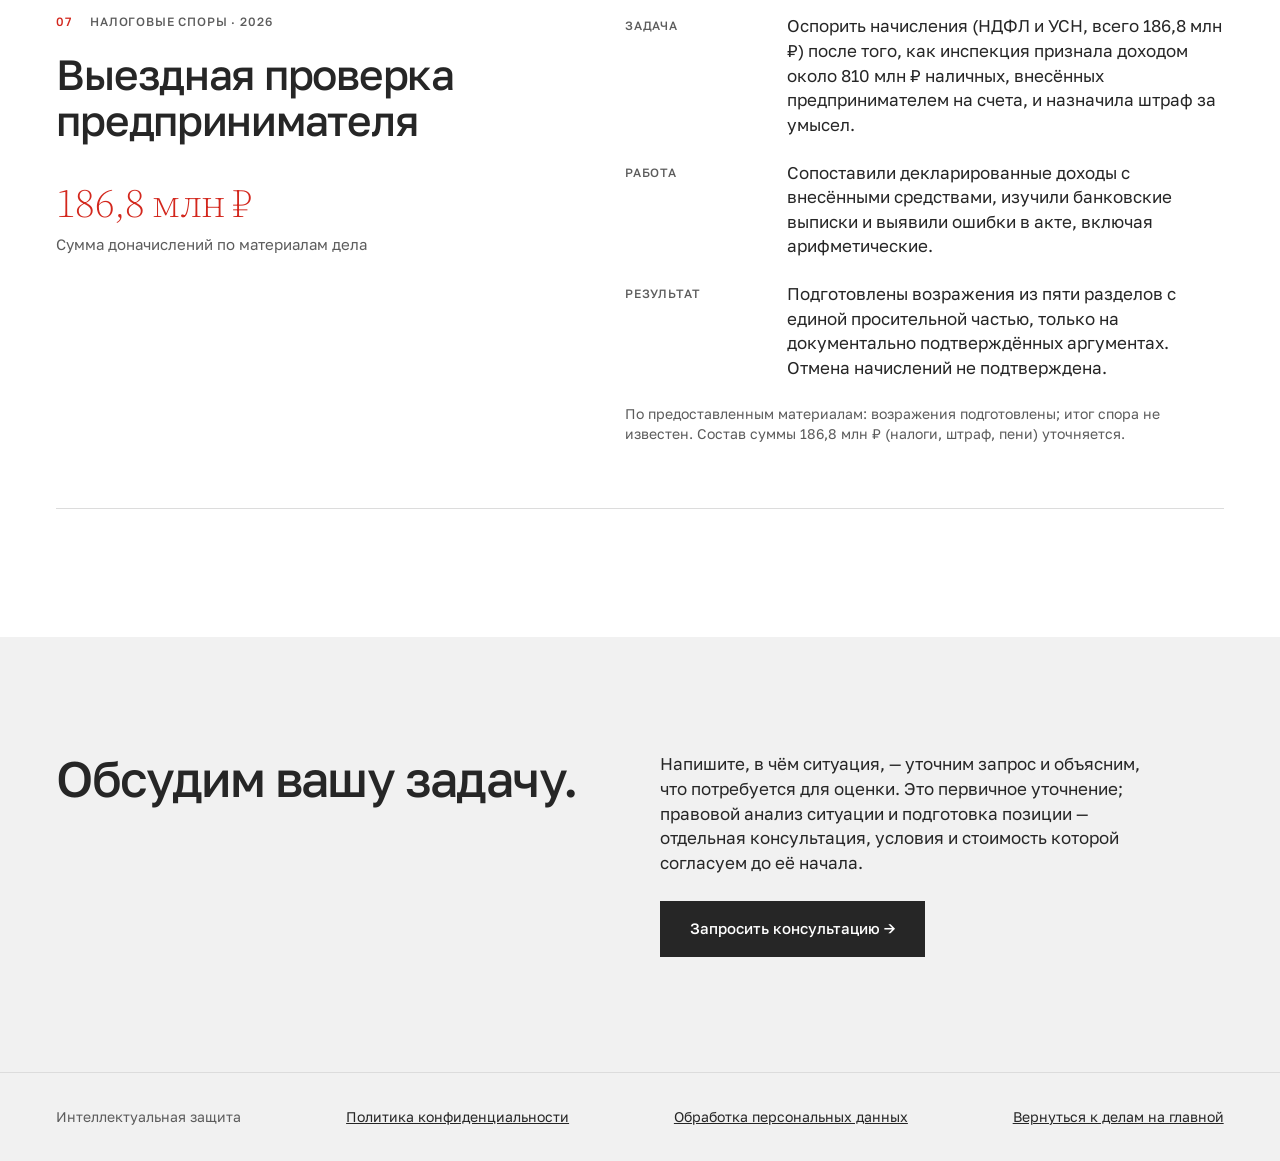
==== commit 477cbfb5: "Polish cookie notice and remove visible template credits" ====
--- a/cases.html
+++ b/cases.html
@@ -5,7 +5,7 @@
 .cases{padding:clamp(84px,10vw,150px) var(--space)}.cases__intro{display:grid;grid-template-columns:1fr 1fr;gap:24px;margin-bottom:clamp(50px,7vw,100px)}.cases__intro h2,.end h2{font-size:clamp(30px,3.9vw,56px);font-weight:500;line-height:1.06;letter-spacing:-.032em}.cases__intro p{max-width:520px;align-self:end;color:var(--grey)}.case{display:grid;grid-template-columns:minmax(0,1fr) minmax(0,1.25fr);gap:35px clamp(32px,7vw,110px);padding:clamp(36px,5vw,72px) 0;border-top:1px solid var(--line)}.case:last-child{border-bottom:1px solid var(--line)}.case__meta{display:flex;align-items:center;gap:18px;color:var(--grey);margin-bottom:22px}.case__number{color:var(--red)}.case h3{max-width:650px;font-size:clamp(28px,3.3vw,47px);font-weight:500;line-height:1.08;letter-spacing:-.03em}.case__stat{margin-top:clamp(25px,3vw,40px);font-family:"Source Serif 4",Georgia,serif;font-size:clamp(29px,3.2vw,46px);font-weight:300;line-height:1.05;letter-spacing:-.02em;color:var(--red)}.case__stat-note{max-width:420px;margin-top:9px;color:var(--grey);font-size:15px}.case__body{display:grid;align-content:start;gap:23px}.case__part{display:grid;grid-template-columns:minmax(90px,.33fr) minmax(0,1fr);gap:18px}.case__part .eyebrow{color:var(--grey);padding-top:4px}.case__part p{max-width:620px}.case__status{color:var(--grey);font-size:14px}
 .end{display:grid;grid-template-columns:1fr 1fr;gap:40px;padding:clamp(70px,9vw,130px) var(--space);background:var(--paper)}.end__content{display:grid;gap:25px;justify-items:start;align-content:end}.end__content p{max-width:490px}.footer{display:flex;justify-content:space-between;gap:20px;flex-wrap:wrap;padding:34px var(--space);background:var(--paper);border-top:1px solid var(--line);font-size:14px;color:var(--grey)}.footer a{color:var(--ink)}
 @media(max-width:760px){.nav__logo{font-size:11px;letter-spacing:.14em;padding-right:12px}.nav__right{gap:0}.nav__back{margin-right:var(--space);white-space:nowrap}.nav .btn{display:none}.hero{padding-top:90px}.hero h1{font-size:clamp(48px,12vw,70px)}.hero__bottom,.cases__intro,.case,.end{grid-template-columns:minmax(0,1fr)}.hero__note{justify-self:start}.case{gap:30px}.case__part{grid-template-columns:1fr;gap:8px}.case__part .eyebrow{padding:0}.case__body{gap:20px}}@media(prefers-reduced-motion:reduce){html{scroll-behavior:auto}.btn:before{transition:none}}
-</style><link rel="stylesheet" href="assets/cookie-notice.css?v=20261111b">
+</style><link rel="stylesheet" href="assets/cookie-notice.css?v=20261111c">
 </head><body><header class="nav"><a class="nav__logo" href="index.html" aria-label="Интеллектуальная защита — главная"><img src="assets/trademark-945242.png?v=20261111" alt="Интеллектуальная защита" width="381" height="83" style="display:block;width:min(180px,45vw);height:auto"></a><div class="nav__right"><a class="nav__back" href="index.html#matters">← На главную</a><a class="btn" href="index.html#contact">Запросить консультацию</a></div></header><main><section class="hero"><p class="hero__eyebrow">Практика / Кейсы</p><h1>Дела, рассказанные прямо.</h1><div class="hero__bottom"><p class="hero__lead">Холдинги, капитал собственников, сделки и налоговые споры. О задаче, нашей работе и том, на каком этапе находится дело.</p><p class="hero__note">Клиенты описаны без названий и реквизитов. Описание подготовлено по материалам заказчика; актуальные стадии проектов уточняются. Часть проектов — консультационные: их результат — документы и планы, а не завершённые споры. Принадлежность проектов (компания или личный опыт экспертов) уточняется; снижение рисков и экономия заявляются только как прогнозные или подтверждённые.</p></div></section><section class="cases" aria-labelledby="cases-title"><div class="cases__intro"><h2 id="cases-title">За каждой задачей — конкретное решение.</h2><p>Собрали основные моменты проектов: от структуры бизнеса до защиты при проверках.</p></div><article class="case"><div><div class="case__meta eyebrow"><span class="case__number">01</span><span>Холдинги · 2026</span></div><h3>Единая структура для группы компаний</h3><p class="case__stat">Россия + Гонконг</p><p class="case__stat-note">Импорт и дистрибуция</p></div><div class="case__body"><div class="case__part"><span class="eyebrow">Задача</span><p>Объединить операционные компании под управляющей компанией, сохранив контроль собственника и проработав налоговые риски.</p></div><div class="case__part"><span class="eyebrow">Работа</span><p>Спроектировали структуру, подготовили налоговый меморандум и описали внутригрупповые расчёты, роялти и дивиденды.</p></div><div class="case__part"><span class="eyebrow">Результат</span><p>Компании закреплены за управляющей компанией, контроль собственника сохранён. Внедрены налоговый меморандум (деловая цель, внутригрупповые услуги, трансфертное ценообразование, роялти, дивиденды) с картой рисков и планом защитного досье, а также валютная модель дилерских договоров (цена в валюте, расчёт в рублях по курсу на дату платежа). Понижение налоговых рисков не заявляем — зафиксированы подготовленные документы и принятые решения.</p></div><p class="case__status">По предоставленным материалам: структура внедрена, документы переданы.</p></div></article>
 <article class="case"><div><div class="case__meta eyebrow"><span class="case__number">02</span><span>Холдинги · 2023–2024</span></div><h3>Налоговая модель для сети оптик и производства</h3><p class="case__stat">50–70 млн ₽ в год</p><p class="case__stat-note">Расчётный потенциал экономии, не фактическая экономия</p></div><div class="case__body"><div class="case__part"><span class="eyebrow">Задача</span><p>Понять, почему снижается прибыль, и найти законные способы уменьшить налоговую нагрузку группы.</p></div><div class="case__part"><span class="eyebrow">Работа</span><p>Собрали консолидированную финансовую картину холдинга за два года, рассчитали налоговую нагрузку двумя методами (кассовый и начисление) в разрезе налогов и компаний, сравнили с отраслевыми показателями ФНС для медицинских организаций и подготовили дорожную карту изменения структуры.</p></div><div class="case__part"><span class="eyebrow">Результат</span><p>Собственник получил расчёт и план перехода от фактической нагрузки 12,6% к целевым 7,8% выручки. База расчёта: налоговая нагрузка к выручке группы; состав налогов и период расчёта требуют уточнения; расчётная экономия за 2023 год — 59,4 млн ₽. Предпосылки и стоимость внедрения требуют уточнения. Экономия 50–70 млн ₽ в год — прогнозная, а не фактическая.</p></div><p class="case__status">По предоставленным материалам: консультационный проект — расчёт и план переданы, внедрение не подтверждено.</p></div></article>
 <article class="case"><div><div class="case__meta eyebrow"><span class="case__number">03</span><span>Личные фонды · 2026</span></div><h3>Личный фонд для собственника бизнеса</h3><p class="case__stat">12 этапов · 14 недель</p><p class="case__stat-note">Плановый график проекта, не достигнутый срок</p></div><div class="case__body"><div class="case__part"><span class="eyebrow">Задача</span><p>Отделить личный капитал от бизнес-рисков и определить порядок управления активами и их преемства.</p></div><div class="case__part"><span class="eyebrow">Работа</span><p>Подготовили модель управления, устав и налоговую модель; проработали передачу активов и товарного знака.</p></div><div class="case__part"><span class="eyebrow">Результат</span><p>Фонд спроектирован под семью и состав активов. Учреждение и передача активов сопровождаются.</p></div><p class="case__status">По предоставленным материалам: в работе — спроектирован, учреждение и передача активов сопровождаются. График «12 этапов · 14 недель» — предусмотренный сметой план, а не фактически истёкший срок.</p></div></article>
--- a/assets/cookie-notice.css
+++ b/assets/cookie-notice.css
@@ -1,3 +1,6 @@
 [data-cookie-notice][hidden]{display:none!important}
-.cookie-notice{position:fixed;z-index:9999;left:clamp(14px,2vw,28px);bottom:max(14px,env(safe-area-inset-bottom));width:min(440px,calc(100vw - 28px));display:flex;align-items:center;gap:17px;padding:16px 16px 16px 19px;border:1px solid rgba(30,30,30,.1);border-radius:17px;background:rgba(255,255,255,.96);box-shadow:0 12px 42px rgba(30,30,30,.14);color:#262626;font:14px/1.45 Arial,sans-serif;backdrop-filter:blur(14px);-webkit-backdrop-filter:blur(14px)}
-.cookie-notice__copy{margin:0;flex:1}.cookie-notice__copy a{color:#a9221c;text-underline-offset:3px}.cookie-notice__button{flex:none;border:0;border-radius:10px;background:#262626;color:#fff;font:600 13px/1 Arial,sans-serif;padding:13px 17px;cursor:pointer;transition:background .2s}.cookie-notice__button:hover{background:#c12720}.cookie-notice__button:focus-visible,.cookie-notice a:focus-visible{outline:2px solid #c12720;outline-offset:3px}@media(max-width:400px){.cookie-notice{gap:12px;padding:14px}.cookie-notice__button{padding:12px 14px}}@media(prefers-reduced-motion:reduce){.cookie-notice__button{transition:none}}
+.cookie-notice{position:fixed;z-index:9999;left:clamp(16px,3vw,42px);bottom:max(16px,env(safe-area-inset-bottom));width:min(410px,calc(100vw - 32px));display:grid;grid-template-columns:minmax(0,1fr) auto;column-gap:24px;align-items:end;padding:22px 24px 21px;background:#f4f3f1;color:#262626;border:1px solid rgba(38,38,38,.13);box-shadow:0 14px 45px rgba(21,21,21,.16);font:400 14px/1.48 "Golos Text",Arial,sans-serif}
+.cookie-notice:before{content:"";position:absolute;top:-1px;left:-1px;width:38px;height:3px;background:#d3271d}
+.cookie-notice__copy{margin:0;max-width:265px;letter-spacing:-.01em}.cookie-notice__copy a{color:#a1221b;text-decoration:none;border-bottom:1px solid rgba(161,34,27,.45);transition:border-color .2s}.cookie-notice__copy a:hover{border-color:currentColor}
+.cookie-notice__button{position:relative;isolation:isolate;overflow:hidden;min-height:42px;min-width:92px;padding:0 17px;border:0;border-radius:0;background:#262626;color:white;font:500 13px/1 "Golos Text",Arial,sans-serif;cursor:pointer}.cookie-notice__button:before{content:"";position:absolute;inset:0;z-index:-1;background:#d3271d;transform:translateY(101%);transition:transform .4s cubic-bezier(.7,0,.2,1)}.cookie-notice__button:hover:before{transform:translateY(0)}
+.cookie-notice__button:focus-visible,.cookie-notice a:focus-visible{outline:2px solid #d3271d;outline-offset:4px}@media(max-width:420px){.cookie-notice{gap:16px;padding:19px 18px 18px}.cookie-notice__copy{font-size:13px}.cookie-notice__button{min-width:84px;padding-inline:13px}}@media(max-width:330px){.cookie-notice{grid-template-columns:1fr;row-gap:14px}.cookie-notice__button{justify-self:start}}@media(prefers-reduced-motion:reduce){.cookie-notice__button:before,.cookie-notice__copy a{transition:none}}
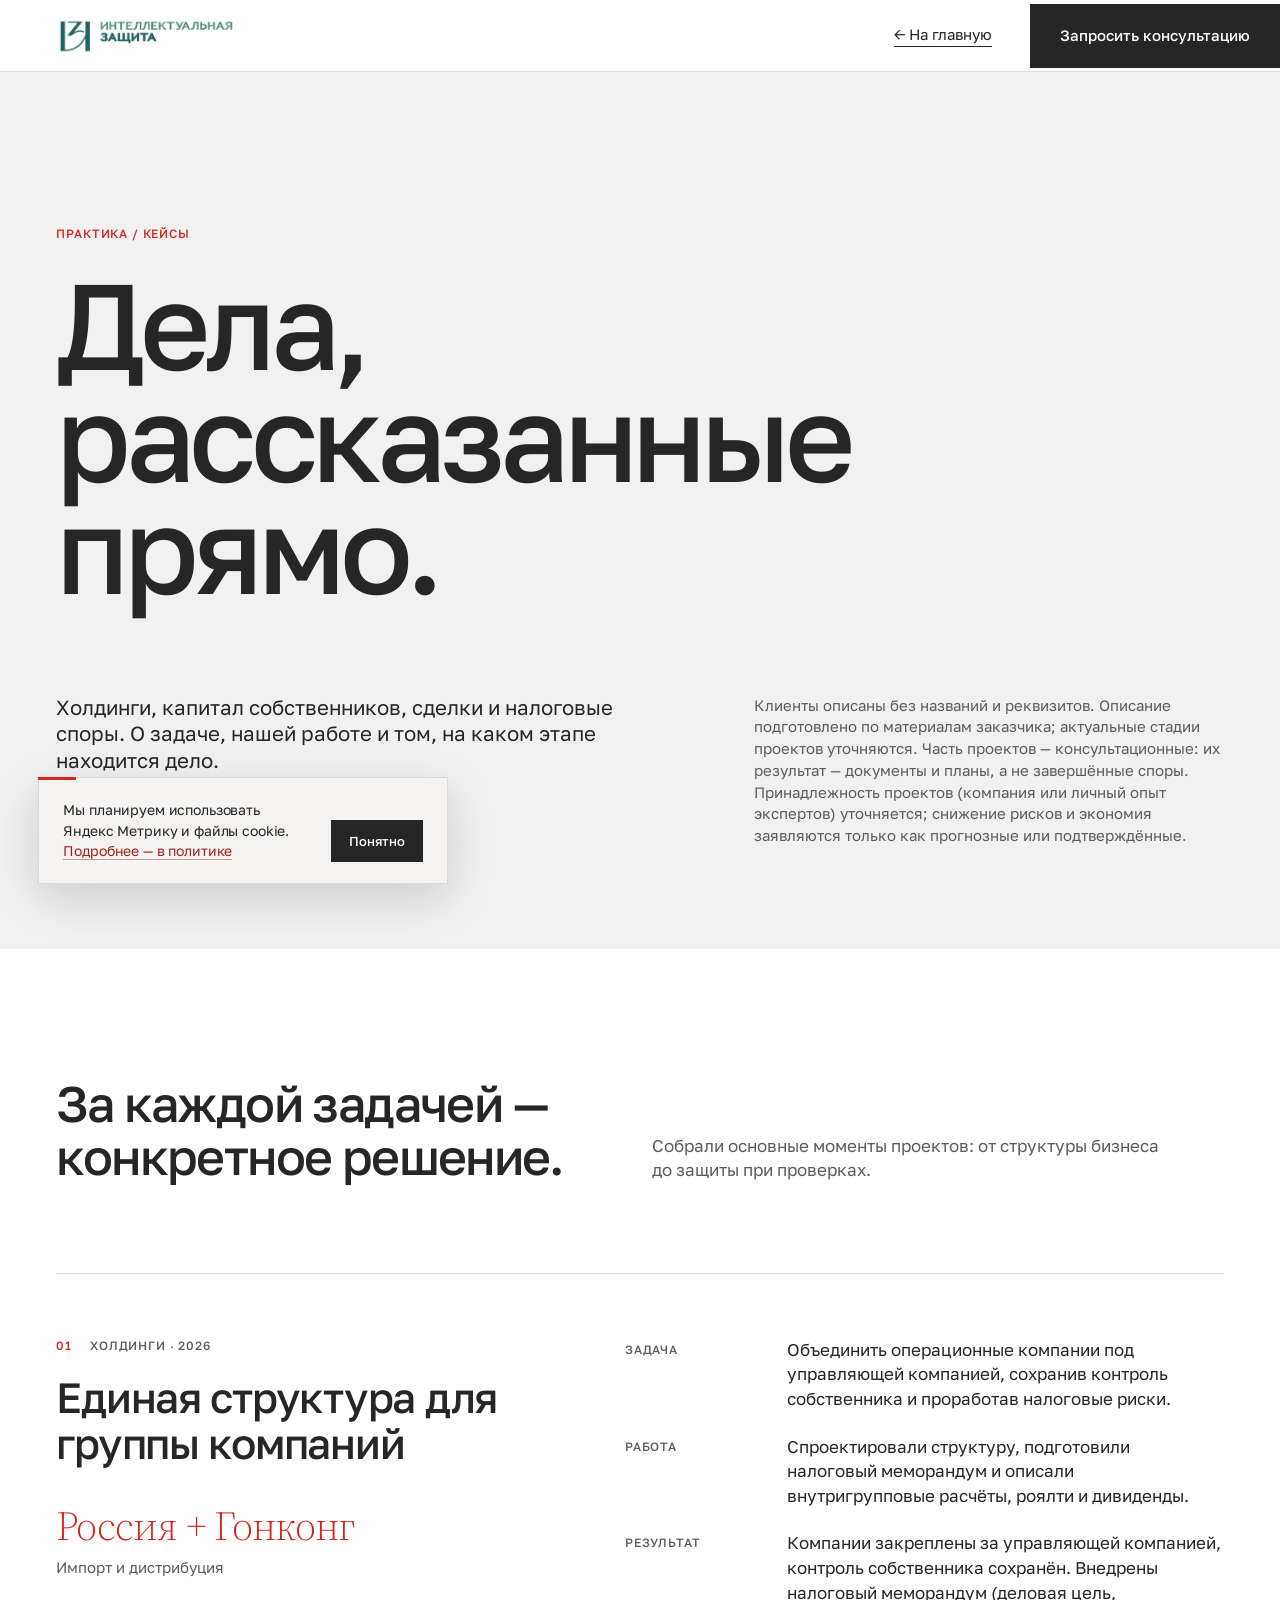
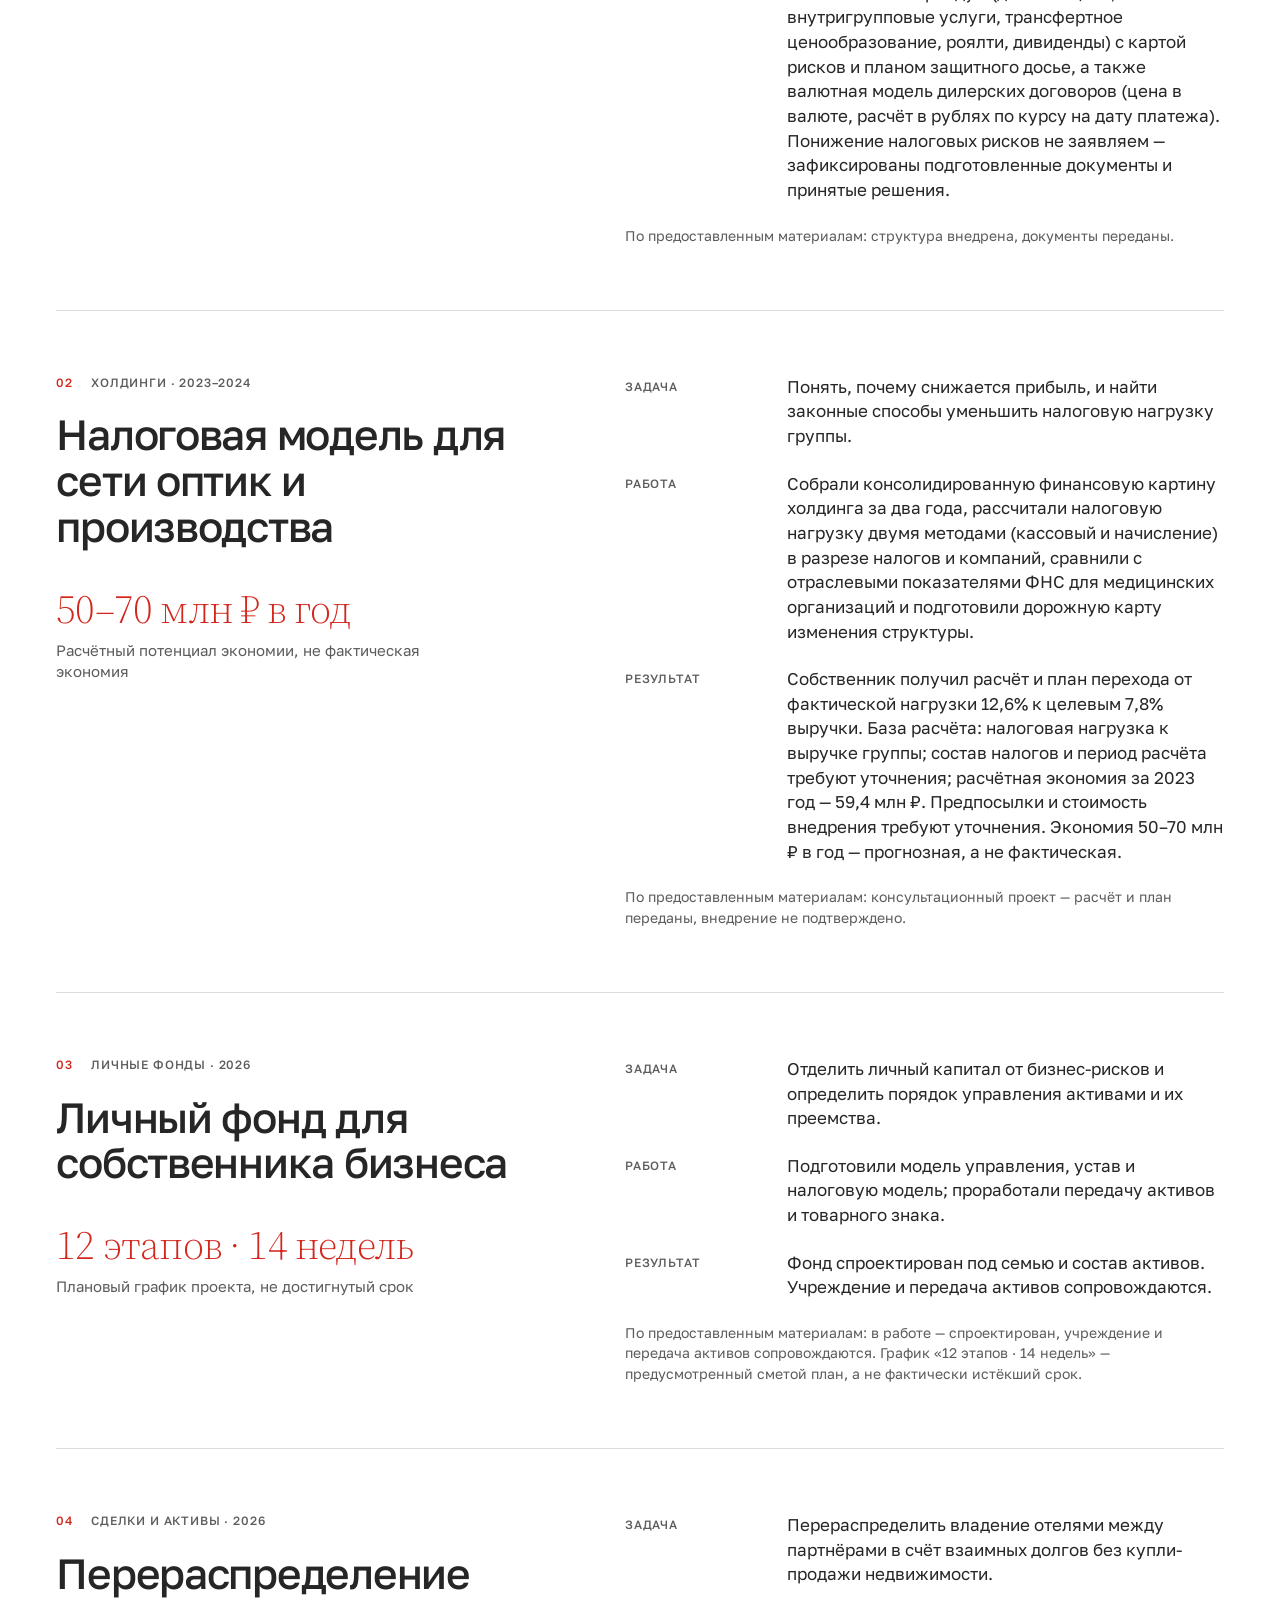
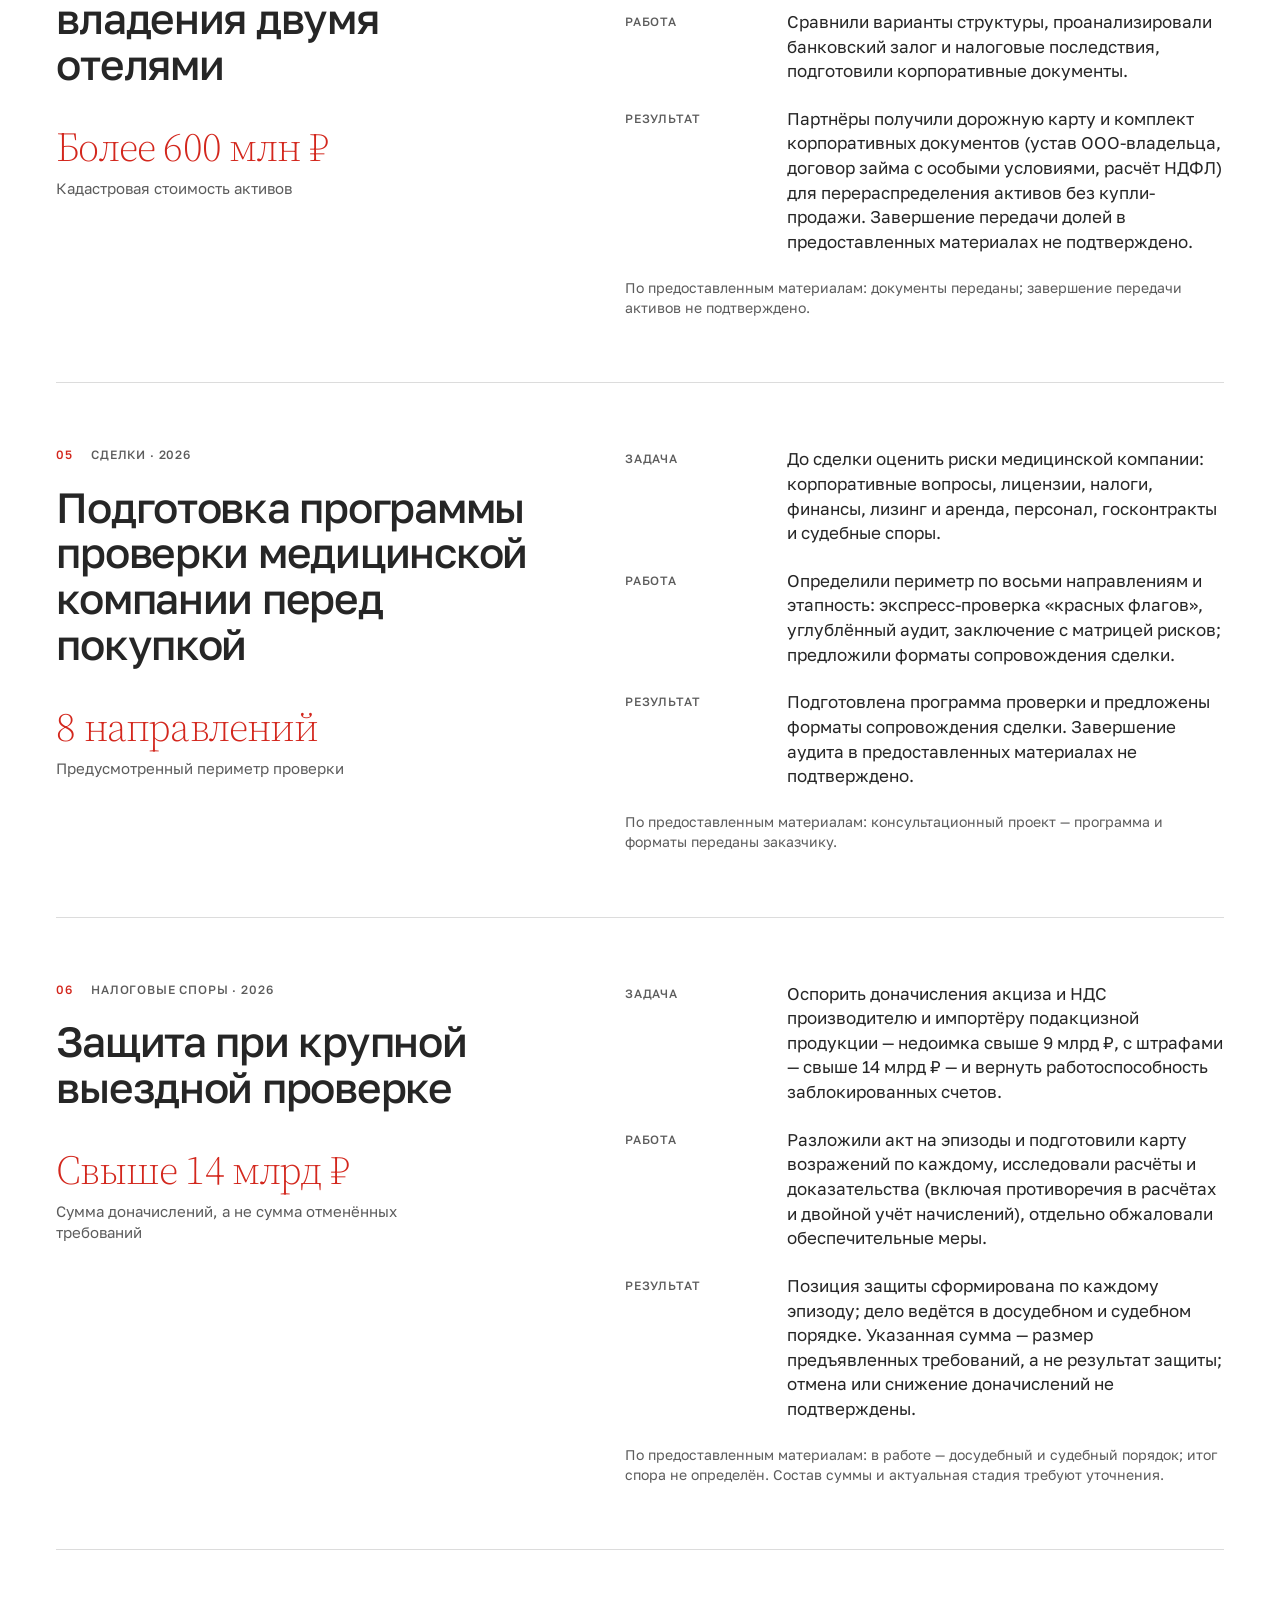
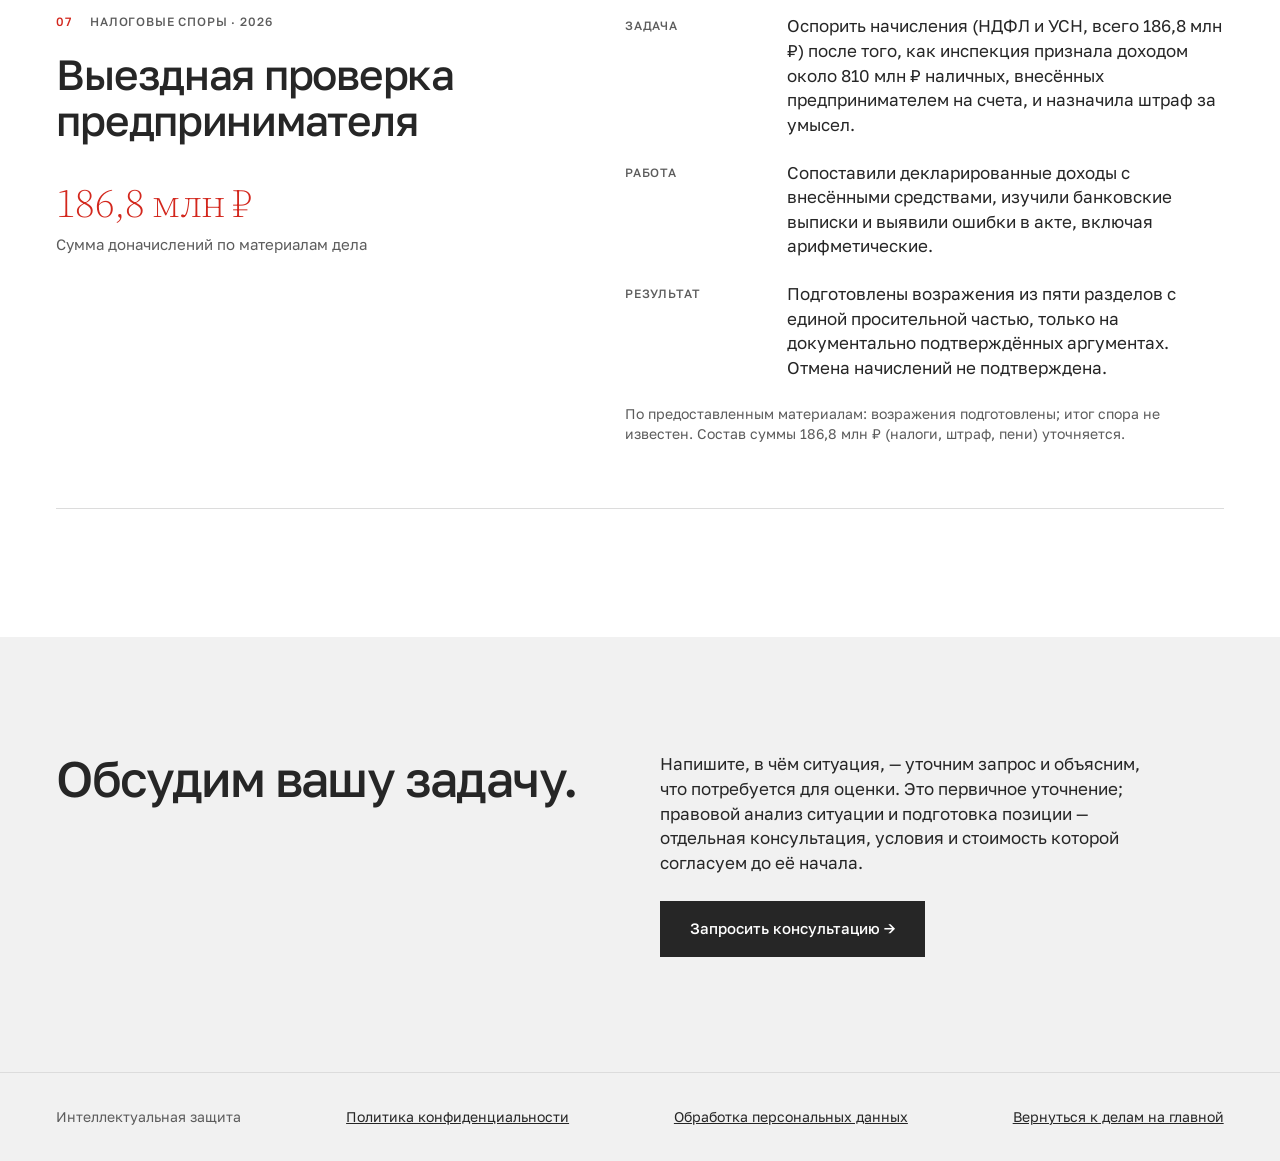
==== commit 51d4a77c: "Clarify planned analytics notice" ====
--- a/cases.html
+++ b/cases.html
@@ -12,5 +12,5 @@
 <article class="case"><div><div class="case__meta eyebrow"><span class="case__number">04</span><span>Сделки и активы · 2026</span></div><h3>Перераспределение владения двумя отелями</h3><p class="case__stat">Более 600 млн ₽</p><p class="case__stat-note">Кадастровая стоимость активов</p></div><div class="case__body"><div class="case__part"><span class="eyebrow">Задача</span><p>Перераспределить владение отелями между партнёрами в счёт взаимных долгов без купли-продажи недвижимости.</p></div><div class="case__part"><span class="eyebrow">Работа</span><p>Сравнили варианты структуры, проанализировали банковский залог и налоговые последствия, подготовили корпоративные документы.</p></div><div class="case__part"><span class="eyebrow">Результат</span><p>Партнёры получили дорожную карту и комплект корпоративных документов (устав ООО-владельца, договор займа с особыми условиями, расчёт НДФЛ) для перераспределения активов без купли-продажи. Завершение передачи долей в предоставленных материалах не подтверждено.</p></div><p class="case__status">По предоставленным материалам: документы переданы; завершение передачи активов не подтверждено.</p></div></article>
 <article class="case"><div><div class="case__meta eyebrow"><span class="case__number">05</span><span>Сделки · 2026</span></div><h3>Подготовка программы проверки медицинской компании перед покупкой</h3><p class="case__stat">8 направлений</p><p class="case__stat-note">Предусмотренный периметр проверки</p></div><div class="case__body"><div class="case__part"><span class="eyebrow">Задача</span><p>До сделки оценить риски медицинской компании: корпоративные вопросы, лицензии, налоги, финансы, лизинг и аренда, персонал, госконтракты и судебные споры.</p></div><div class="case__part"><span class="eyebrow">Работа</span><p>Определили периметр по восьми направлениям и этапность: экспресс-проверка «красных флагов», углублённый аудит, заключение с матрицей рисков; предложили форматы сопровождения сделки.</p></div><div class="case__part"><span class="eyebrow">Результат</span><p>Подготовлена программа проверки и предложены форматы сопровождения сделки. Завершение аудита в предоставленных материалах не подтверждено.</p></div><p class="case__status">По предоставленным материалам: консультационный проект — программа и форматы переданы заказчику.</p></div></article>
 <article class="case"><div><div class="case__meta eyebrow"><span class="case__number">06</span><span>Налоговые споры · 2026</span></div><h3>Защита при крупной выездной проверке</h3><p class="case__stat">Свыше 14 млрд ₽</p><p class="case__stat-note">Сумма доначислений, а не сумма отменённых требований</p></div><div class="case__body"><div class="case__part"><span class="eyebrow">Задача</span><p>Оспорить доначисления акциза и НДС производителю и импортёру подакцизной продукции — недоимка свыше 9 млрд ₽, с штрафами — свыше 14 млрд ₽ — и вернуть работоспособность заблокированных счетов.</p></div><div class="case__part"><span class="eyebrow">Работа</span><p>Разложили акт на эпизоды и подготовили карту возражений по каждому, исследовали расчёты и доказательства (включая противоречия в расчётах и двойной учёт начислений), отдельно обжаловали обеспечительные меры.</p></div><div class="case__part"><span class="eyebrow">Результат</span><p>Позиция защиты сформирована по каждому эпизоду; дело ведётся в досудебном и судебном порядке. Указанная сумма — размер предъявленных требований, а не результат защиты; отмена или снижение доначислений не подтверждены.</p></div><p class="case__status">По предоставленным материалам: в работе — досудебный и судебный порядок; итог спора не определён. Состав суммы и актуальная стадия требуют уточнения.</p></div></article>
-<article class="case"><div><div class="case__meta eyebrow"><span class="case__number">07</span><span>Налоговые споры · 2026</span></div><h3>Выездная проверка предпринимателя</h3><p class="case__stat">186,8 млн ₽</p><p class="case__stat-note">Сумма доначислений по материалам дела</p></div><div class="case__body"><div class="case__part"><span class="eyebrow">Задача</span><p>Оспорить начисления (НДФЛ и УСН, всего 186,8 млн ₽) после того, как инспекция признала доходом около 810 млн ₽ наличных, внесённых предпринимателем на счета, и назначила штраф за умысел.</p></div><div class="case__part"><span class="eyebrow">Работа</span><p>Сопоставили декларированные доходы с внесёнными средствами, изучили банковские выписки и выявили ошибки в акте, включая арифметические.</p></div><div class="case__part"><span class="eyebrow">Результат</span><p>Подготовлены возражения из пяти разделов с единой просительной частью, только на документально подтверждённых аргументах. Отмена начислений не подтверждена.</p></div><p class="case__status">По предоставленным материалам: возражения подготовлены; итог спора не известен. Состав суммы 186,8 млн ₽ (налоги, штраф, пени) уточняется.</p></div></article></section><section class="end"><h2>Обсудим вашу задачу.</h2><div class="end__content"><p>Напишите, в чём ситуация, — уточним запрос и объясним, что потребуется для оценки. Это первичное уточнение; правовой анализ ситуации и подготовка позиции — отдельная консультация, условия и стоимость которой согласуем до её начала.</p><a class="btn" href="index.html#contact">Запросить консультацию →</a></div></section></main><footer class="footer"><span>Интеллектуальная защита</span><a href="privacy.html">Политика конфиденциальности</a><a href="privacy.html#personal-data">Обработка персональных данных</a><a href="index.html#matters">Вернуться к делам на главной</a></footer><aside class="cookie-notice" data-cookie-notice aria-label="Уведомление о cookies" hidden><p class="cookie-notice__copy">Сайт использует локальное хранилище, чтобы запомнить закрытие этого уведомления. <a href="privacy.html">Подробнее</a></p><button class="cookie-notice__button" type="button" data-cookie-close>Понятно</button></aside><script src="assets/cookie-notice.js?v=20261111b" defer></script>
+<article class="case"><div><div class="case__meta eyebrow"><span class="case__number">07</span><span>Налоговые споры · 2026</span></div><h3>Выездная проверка предпринимателя</h3><p class="case__stat">186,8 млн ₽</p><p class="case__stat-note">Сумма доначислений по материалам дела</p></div><div class="case__body"><div class="case__part"><span class="eyebrow">Задача</span><p>Оспорить начисления (НДФЛ и УСН, всего 186,8 млн ₽) после того, как инспекция признала доходом около 810 млн ₽ наличных, внесённых предпринимателем на счета, и назначила штраф за умысел.</p></div><div class="case__part"><span class="eyebrow">Работа</span><p>Сопоставили декларированные доходы с внесёнными средствами, изучили банковские выписки и выявили ошибки в акте, включая арифметические.</p></div><div class="case__part"><span class="eyebrow">Результат</span><p>Подготовлены возражения из пяти разделов с единой просительной частью, только на документально подтверждённых аргументах. Отмена начислений не подтверждена.</p></div><p class="case__status">По предоставленным материалам: возражения подготовлены; итог спора не известен. Состав суммы 186,8 млн ₽ (налоги, штраф, пени) уточняется.</p></div></article></section><section class="end"><h2>Обсудим вашу задачу.</h2><div class="end__content"><p>Напишите, в чём ситуация, — уточним запрос и объясним, что потребуется для оценки. Это первичное уточнение; правовой анализ ситуации и подготовка позиции — отдельная консультация, условия и стоимость которой согласуем до её начала.</p><a class="btn" href="index.html#contact">Запросить консультацию →</a></div></section></main><footer class="footer"><span>Интеллектуальная защита</span><a href="privacy.html">Политика конфиденциальности</a><a href="privacy.html#personal-data">Обработка персональных данных</a><a href="index.html#matters">Вернуться к делам на главной</a></footer><aside class="cookie-notice" data-cookie-notice aria-label="Уведомление о cookies" hidden><p class="cookie-notice__copy">Мы планируем использовать Яндекс Метрику и файлы cookie. <a href="privacy.html">Подробнее — в политике</a></p><button class="cookie-notice__button" type="button" data-cookie-close>Понятно</button></aside><script src="assets/cookie-notice.js?v=20261111b" defer></script>
 </body></html>
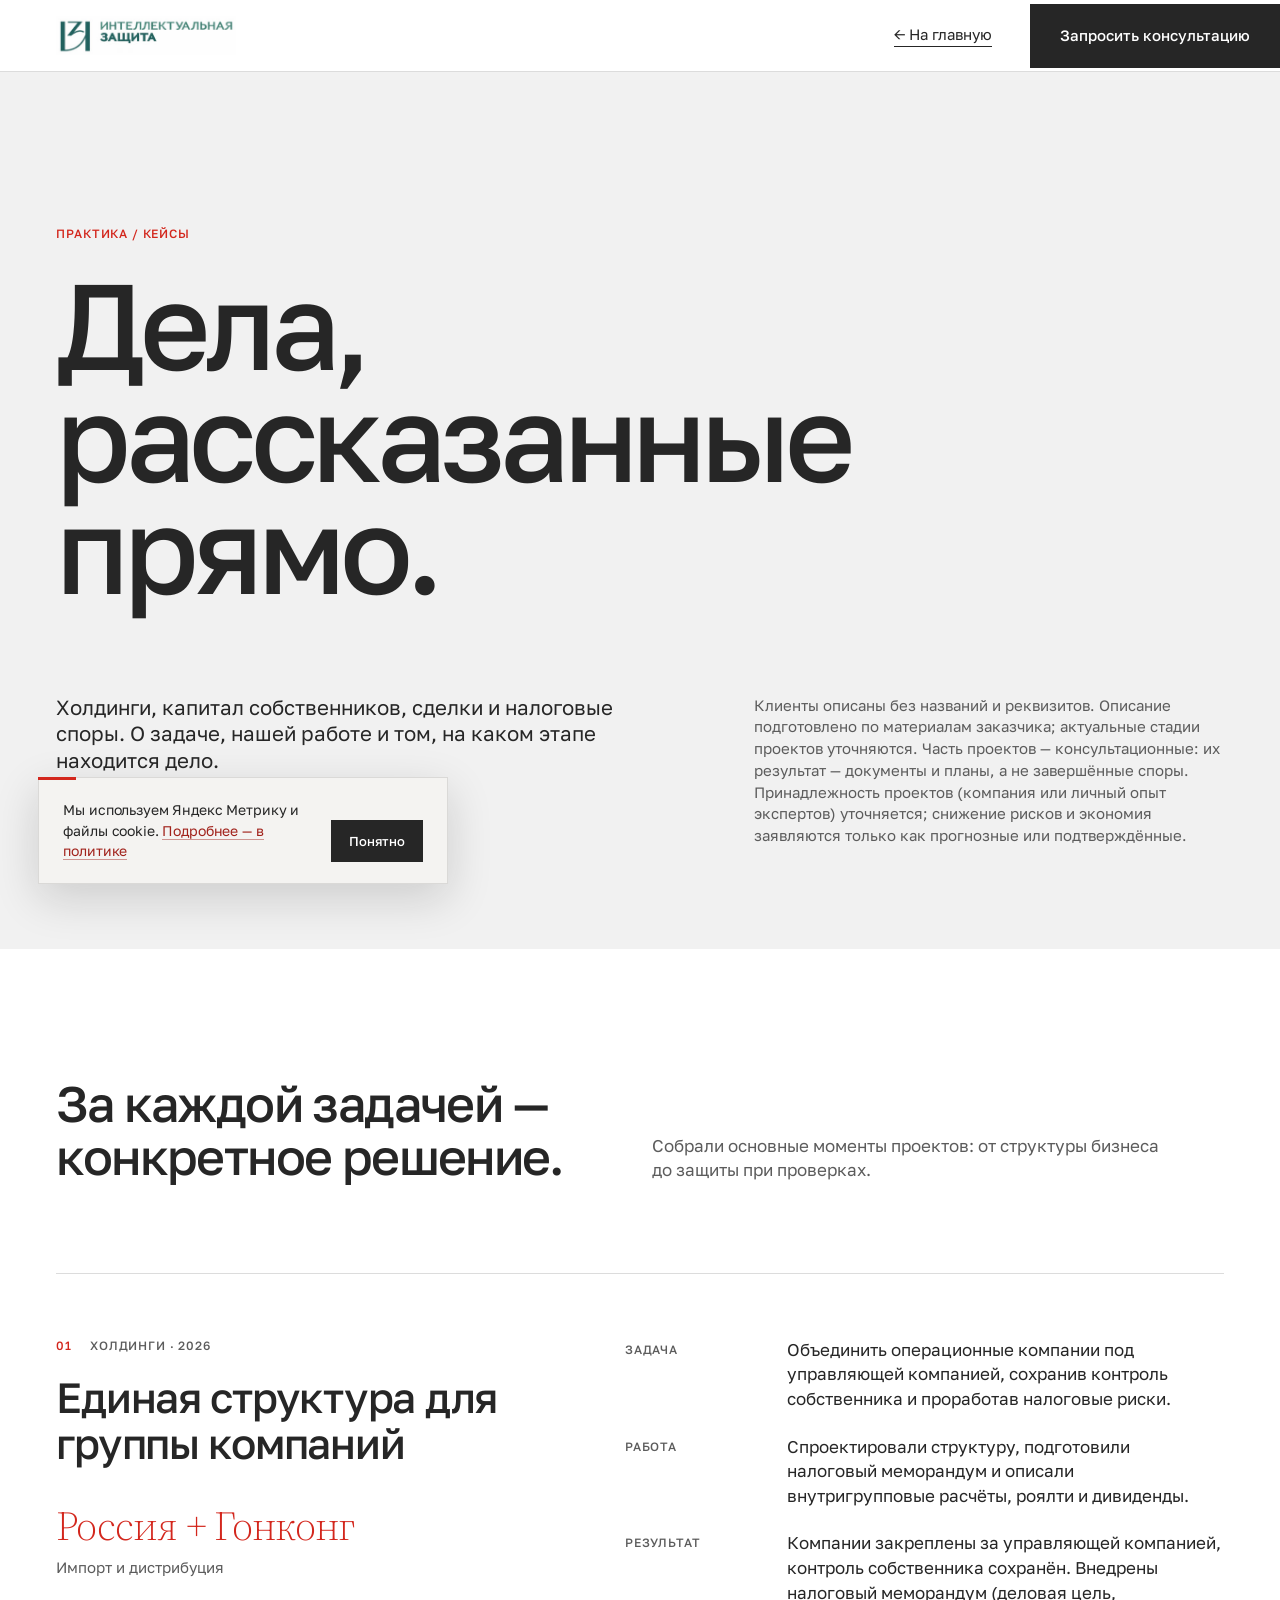
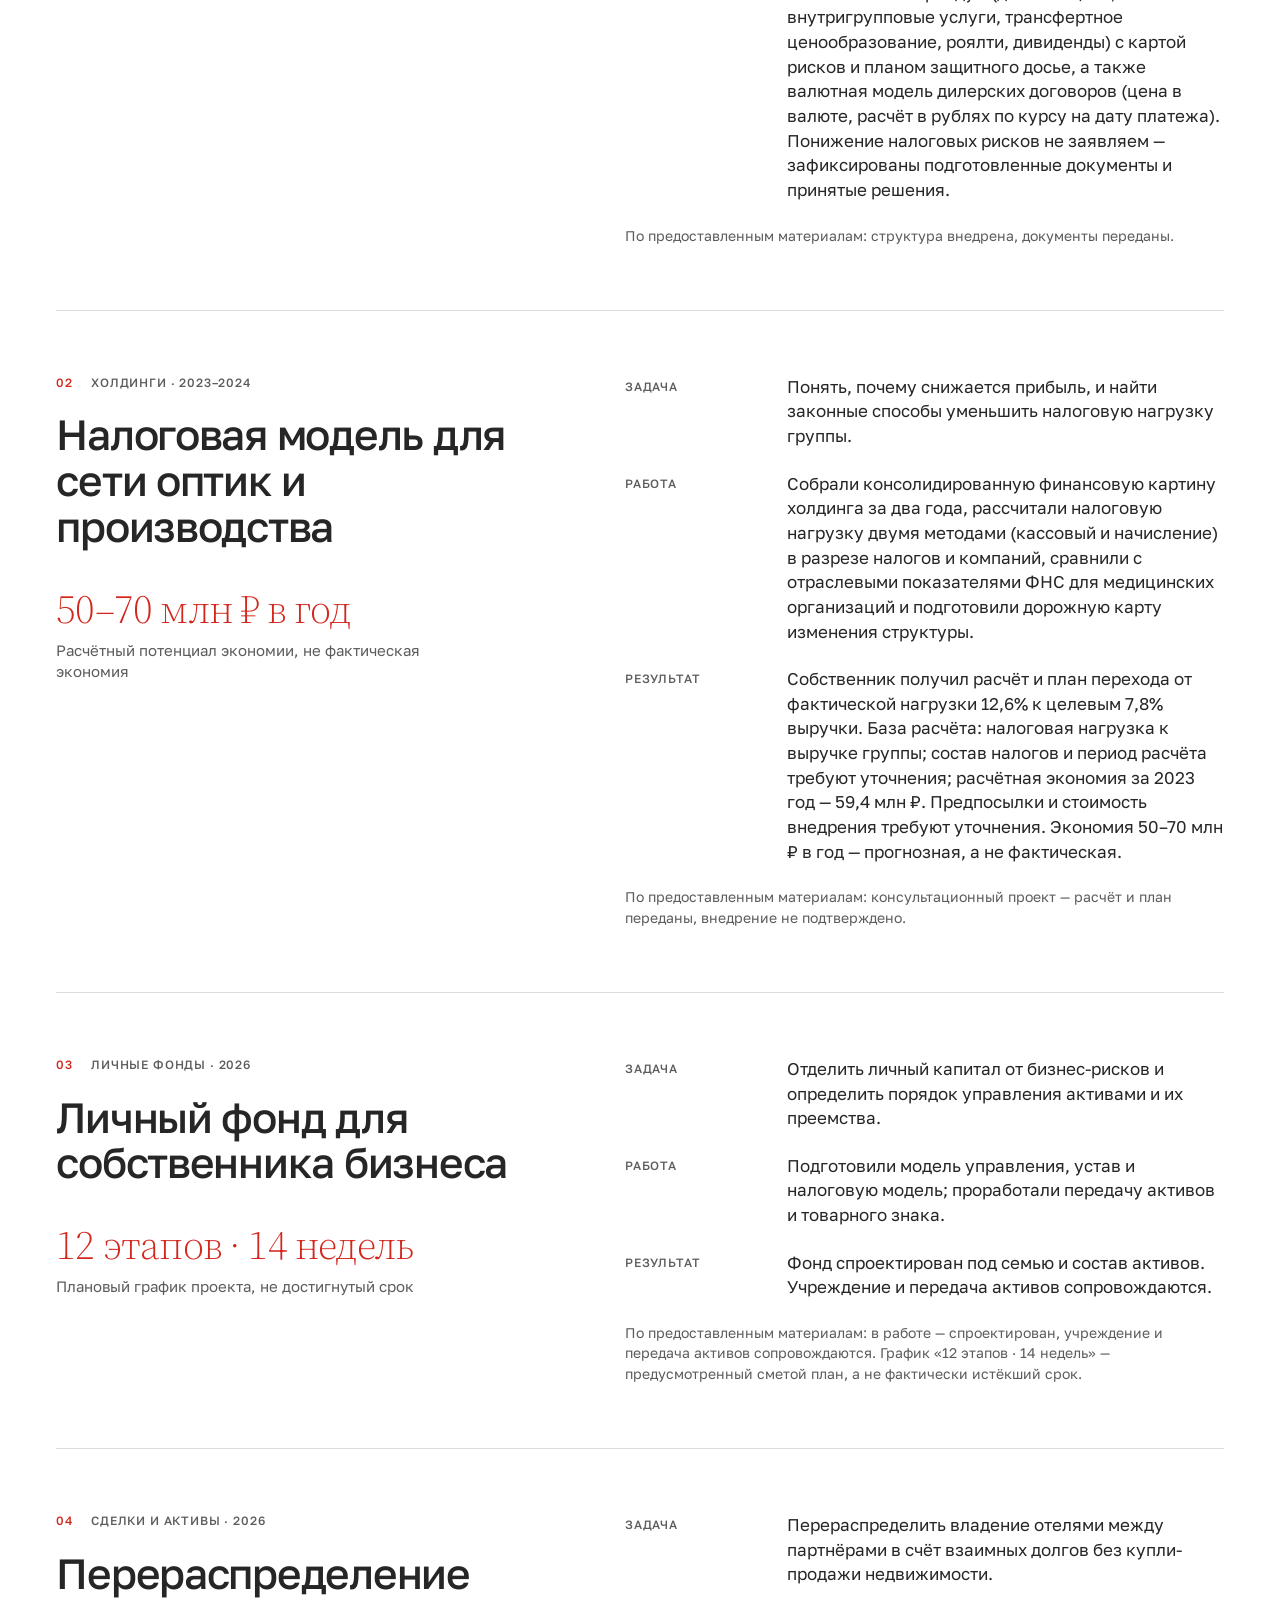
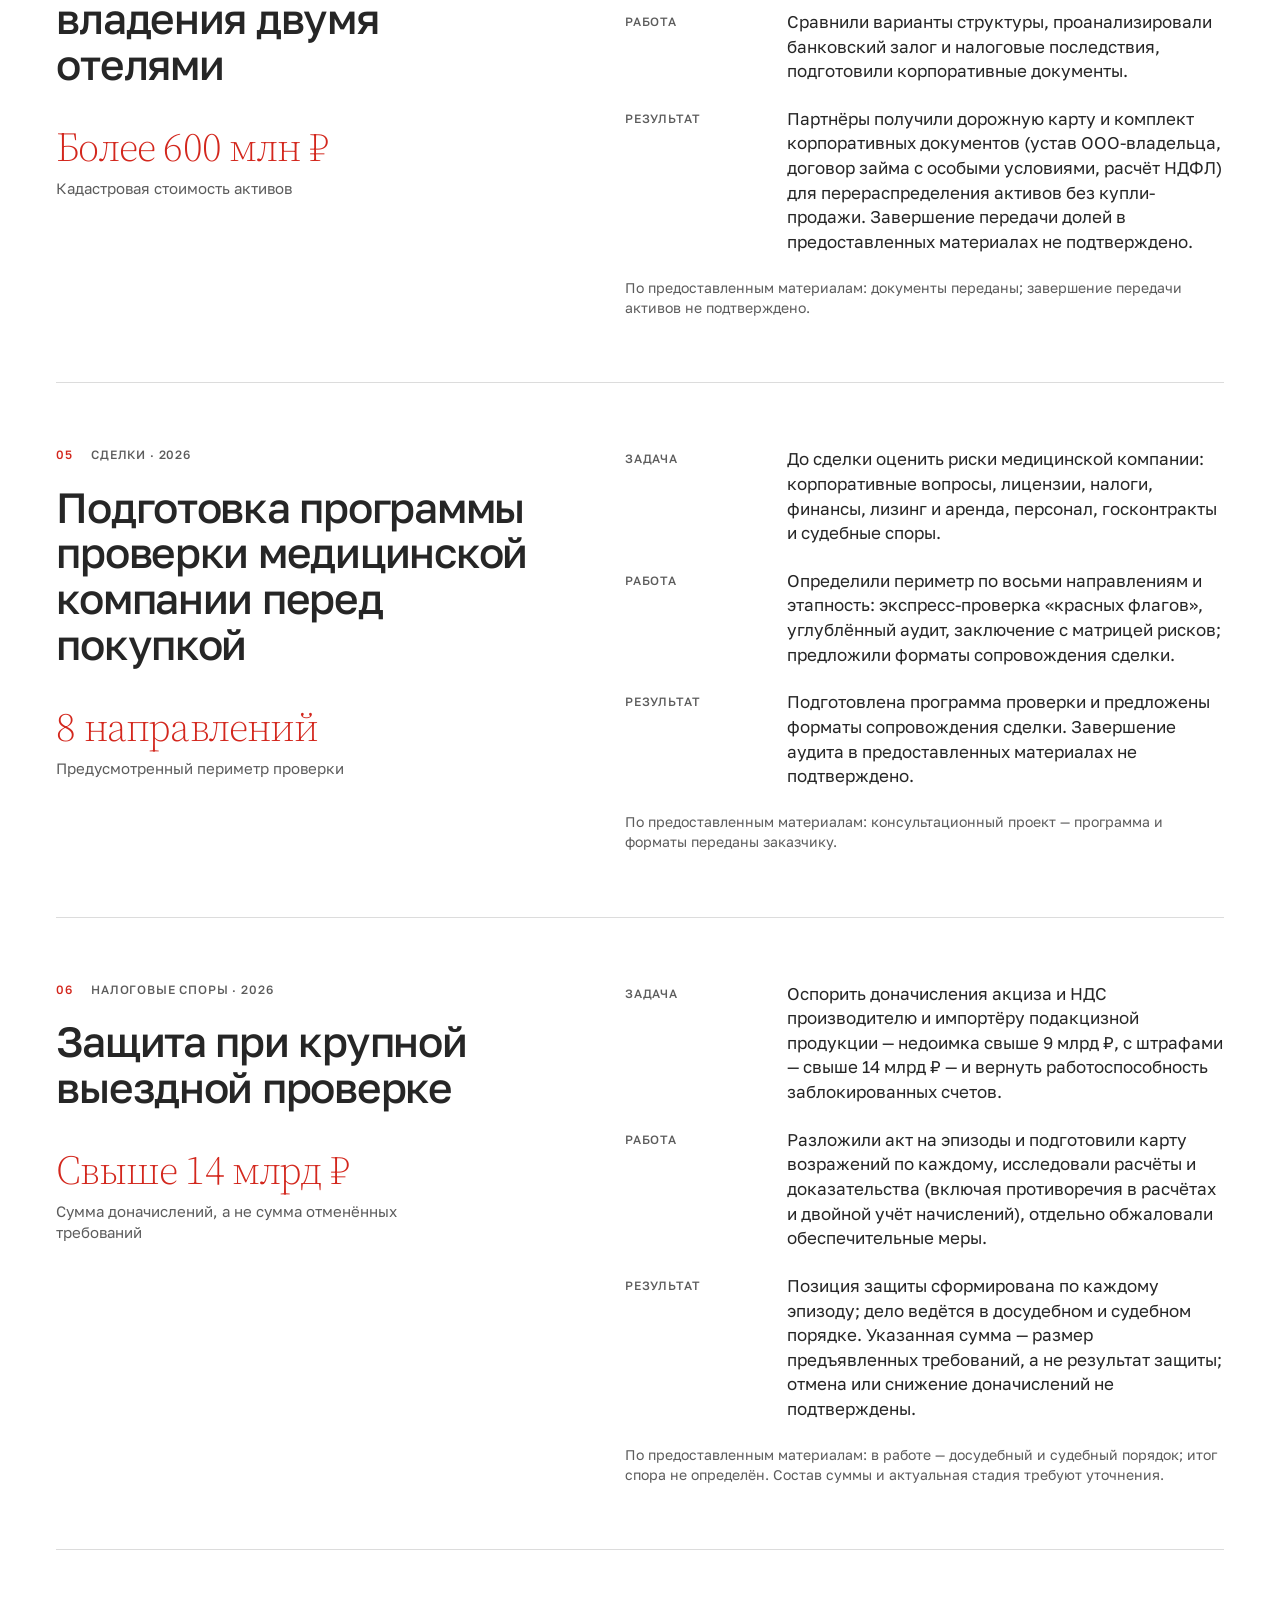
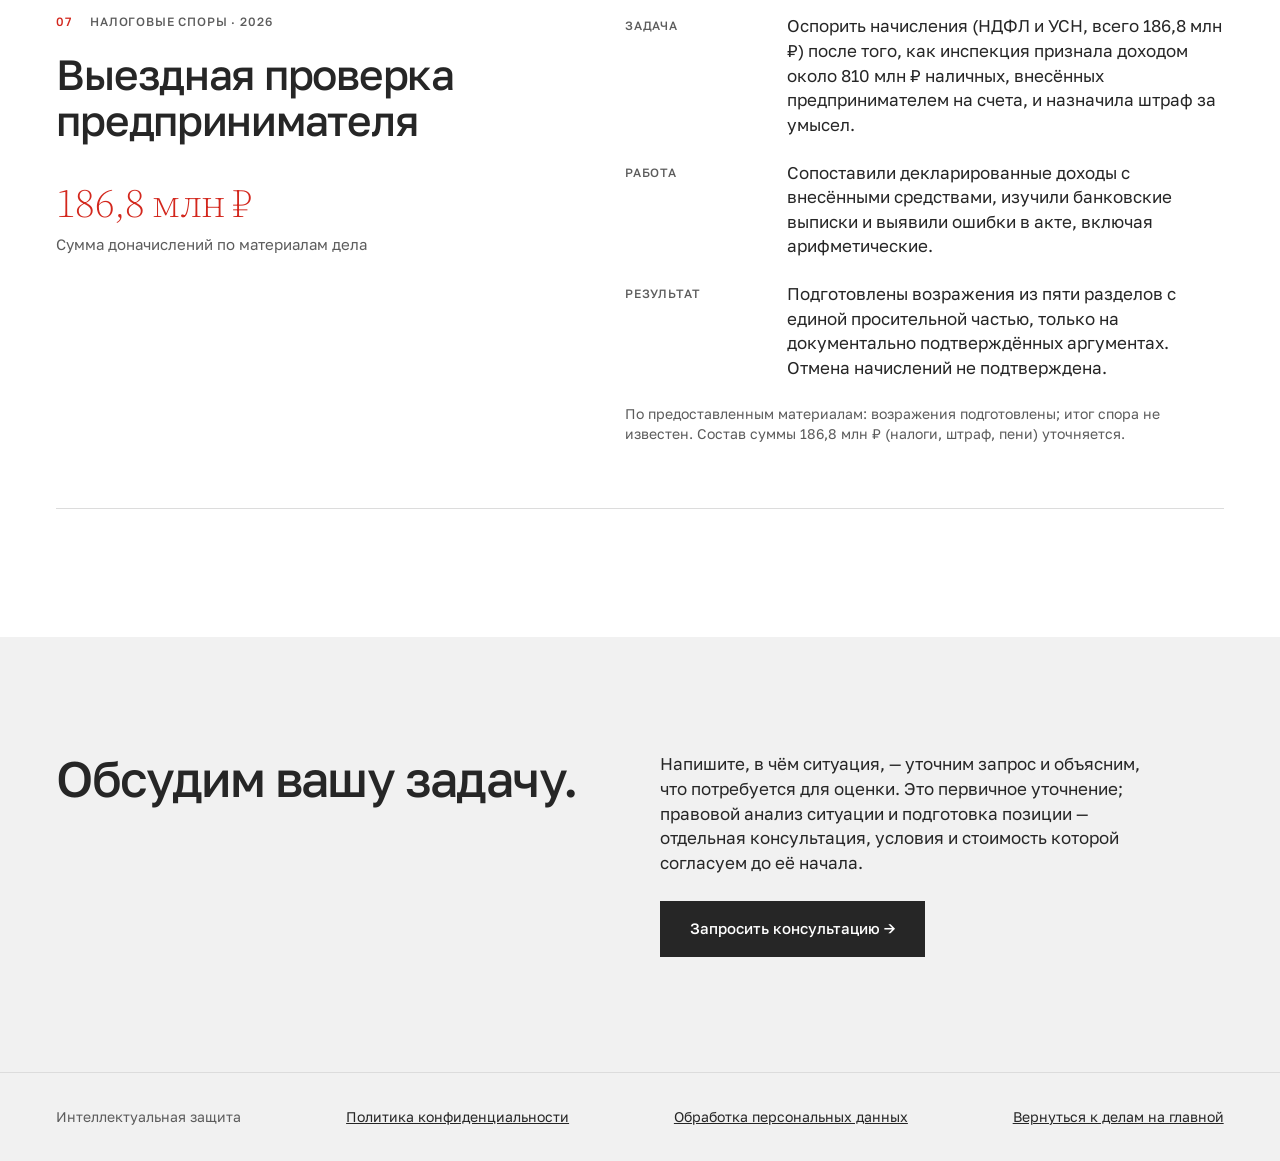
==== commit 60625e03: "Update analytics notice and remove old policy domain" ====
--- a/cases.html
+++ b/cases.html
@@ -12,5 +12,5 @@
 <article class="case"><div><div class="case__meta eyebrow"><span class="case__number">04</span><span>Сделки и активы · 2026</span></div><h3>Перераспределение владения двумя отелями</h3><p class="case__stat">Более 600 млн ₽</p><p class="case__stat-note">Кадастровая стоимость активов</p></div><div class="case__body"><div class="case__part"><span class="eyebrow">Задача</span><p>Перераспределить владение отелями между партнёрами в счёт взаимных долгов без купли-продажи недвижимости.</p></div><div class="case__part"><span class="eyebrow">Работа</span><p>Сравнили варианты структуры, проанализировали банковский залог и налоговые последствия, подготовили корпоративные документы.</p></div><div class="case__part"><span class="eyebrow">Результат</span><p>Партнёры получили дорожную карту и комплект корпоративных документов (устав ООО-владельца, договор займа с особыми условиями, расчёт НДФЛ) для перераспределения активов без купли-продажи. Завершение передачи долей в предоставленных материалах не подтверждено.</p></div><p class="case__status">По предоставленным материалам: документы переданы; завершение передачи активов не подтверждено.</p></div></article>
 <article class="case"><div><div class="case__meta eyebrow"><span class="case__number">05</span><span>Сделки · 2026</span></div><h3>Подготовка программы проверки медицинской компании перед покупкой</h3><p class="case__stat">8 направлений</p><p class="case__stat-note">Предусмотренный периметр проверки</p></div><div class="case__body"><div class="case__part"><span class="eyebrow">Задача</span><p>До сделки оценить риски медицинской компании: корпоративные вопросы, лицензии, налоги, финансы, лизинг и аренда, персонал, госконтракты и судебные споры.</p></div><div class="case__part"><span class="eyebrow">Работа</span><p>Определили периметр по восьми направлениям и этапность: экспресс-проверка «красных флагов», углублённый аудит, заключение с матрицей рисков; предложили форматы сопровождения сделки.</p></div><div class="case__part"><span class="eyebrow">Результат</span><p>Подготовлена программа проверки и предложены форматы сопровождения сделки. Завершение аудита в предоставленных материалах не подтверждено.</p></div><p class="case__status">По предоставленным материалам: консультационный проект — программа и форматы переданы заказчику.</p></div></article>
 <article class="case"><div><div class="case__meta eyebrow"><span class="case__number">06</span><span>Налоговые споры · 2026</span></div><h3>Защита при крупной выездной проверке</h3><p class="case__stat">Свыше 14 млрд ₽</p><p class="case__stat-note">Сумма доначислений, а не сумма отменённых требований</p></div><div class="case__body"><div class="case__part"><span class="eyebrow">Задача</span><p>Оспорить доначисления акциза и НДС производителю и импортёру подакцизной продукции — недоимка свыше 9 млрд ₽, с штрафами — свыше 14 млрд ₽ — и вернуть работоспособность заблокированных счетов.</p></div><div class="case__part"><span class="eyebrow">Работа</span><p>Разложили акт на эпизоды и подготовили карту возражений по каждому, исследовали расчёты и доказательства (включая противоречия в расчётах и двойной учёт начислений), отдельно обжаловали обеспечительные меры.</p></div><div class="case__part"><span class="eyebrow">Результат</span><p>Позиция защиты сформирована по каждому эпизоду; дело ведётся в досудебном и судебном порядке. Указанная сумма — размер предъявленных требований, а не результат защиты; отмена или снижение доначислений не подтверждены.</p></div><p class="case__status">По предоставленным материалам: в работе — досудебный и судебный порядок; итог спора не определён. Состав суммы и актуальная стадия требуют уточнения.</p></div></article>
-<article class="case"><div><div class="case__meta eyebrow"><span class="case__number">07</span><span>Налоговые споры · 2026</span></div><h3>Выездная проверка предпринимателя</h3><p class="case__stat">186,8 млн ₽</p><p class="case__stat-note">Сумма доначислений по материалам дела</p></div><div class="case__body"><div class="case__part"><span class="eyebrow">Задача</span><p>Оспорить начисления (НДФЛ и УСН, всего 186,8 млн ₽) после того, как инспекция признала доходом около 810 млн ₽ наличных, внесённых предпринимателем на счета, и назначила штраф за умысел.</p></div><div class="case__part"><span class="eyebrow">Работа</span><p>Сопоставили декларированные доходы с внесёнными средствами, изучили банковские выписки и выявили ошибки в акте, включая арифметические.</p></div><div class="case__part"><span class="eyebrow">Результат</span><p>Подготовлены возражения из пяти разделов с единой просительной частью, только на документально подтверждённых аргументах. Отмена начислений не подтверждена.</p></div><p class="case__status">По предоставленным материалам: возражения подготовлены; итог спора не известен. Состав суммы 186,8 млн ₽ (налоги, штраф, пени) уточняется.</p></div></article></section><section class="end"><h2>Обсудим вашу задачу.</h2><div class="end__content"><p>Напишите, в чём ситуация, — уточним запрос и объясним, что потребуется для оценки. Это первичное уточнение; правовой анализ ситуации и подготовка позиции — отдельная консультация, условия и стоимость которой согласуем до её начала.</p><a class="btn" href="index.html#contact">Запросить консультацию →</a></div></section></main><footer class="footer"><span>Интеллектуальная защита</span><a href="privacy.html">Политика конфиденциальности</a><a href="privacy.html#personal-data">Обработка персональных данных</a><a href="index.html#matters">Вернуться к делам на главной</a></footer><aside class="cookie-notice" data-cookie-notice aria-label="Уведомление о cookies" hidden><p class="cookie-notice__copy">Мы планируем использовать Яндекс Метрику и файлы cookie. <a href="privacy.html">Подробнее — в политике</a></p><button class="cookie-notice__button" type="button" data-cookie-close>Понятно</button></aside><script src="assets/cookie-notice.js?v=20261111b" defer></script>
+<article class="case"><div><div class="case__meta eyebrow"><span class="case__number">07</span><span>Налоговые споры · 2026</span></div><h3>Выездная проверка предпринимателя</h3><p class="case__stat">186,8 млн ₽</p><p class="case__stat-note">Сумма доначислений по материалам дела</p></div><div class="case__body"><div class="case__part"><span class="eyebrow">Задача</span><p>Оспорить начисления (НДФЛ и УСН, всего 186,8 млн ₽) после того, как инспекция признала доходом около 810 млн ₽ наличных, внесённых предпринимателем на счета, и назначила штраф за умысел.</p></div><div class="case__part"><span class="eyebrow">Работа</span><p>Сопоставили декларированные доходы с внесёнными средствами, изучили банковские выписки и выявили ошибки в акте, включая арифметические.</p></div><div class="case__part"><span class="eyebrow">Результат</span><p>Подготовлены возражения из пяти разделов с единой просительной частью, только на документально подтверждённых аргументах. Отмена начислений не подтверждена.</p></div><p class="case__status">По предоставленным материалам: возражения подготовлены; итог спора не известен. Состав суммы 186,8 млн ₽ (налоги, штраф, пени) уточняется.</p></div></article></section><section class="end"><h2>Обсудим вашу задачу.</h2><div class="end__content"><p>Напишите, в чём ситуация, — уточним запрос и объясним, что потребуется для оценки. Это первичное уточнение; правовой анализ ситуации и подготовка позиции — отдельная консультация, условия и стоимость которой согласуем до её начала.</p><a class="btn" href="index.html#contact">Запросить консультацию →</a></div></section></main><footer class="footer"><span>Интеллектуальная защита</span><a href="privacy.html">Политика конфиденциальности</a><a href="privacy.html#personal-data">Обработка персональных данных</a><a href="index.html#matters">Вернуться к делам на главной</a></footer><aside class="cookie-notice" data-cookie-notice aria-label="Уведомление о cookies" hidden><p class="cookie-notice__copy">Мы используем Яндекс Метрику и файлы cookie. <a href="privacy.html">Подробнее — в политике</a></p><button class="cookie-notice__button" type="button" data-cookie-close>Понятно</button></aside><script src="assets/cookie-notice.js?v=20261111b" defer></script>
 </body></html>
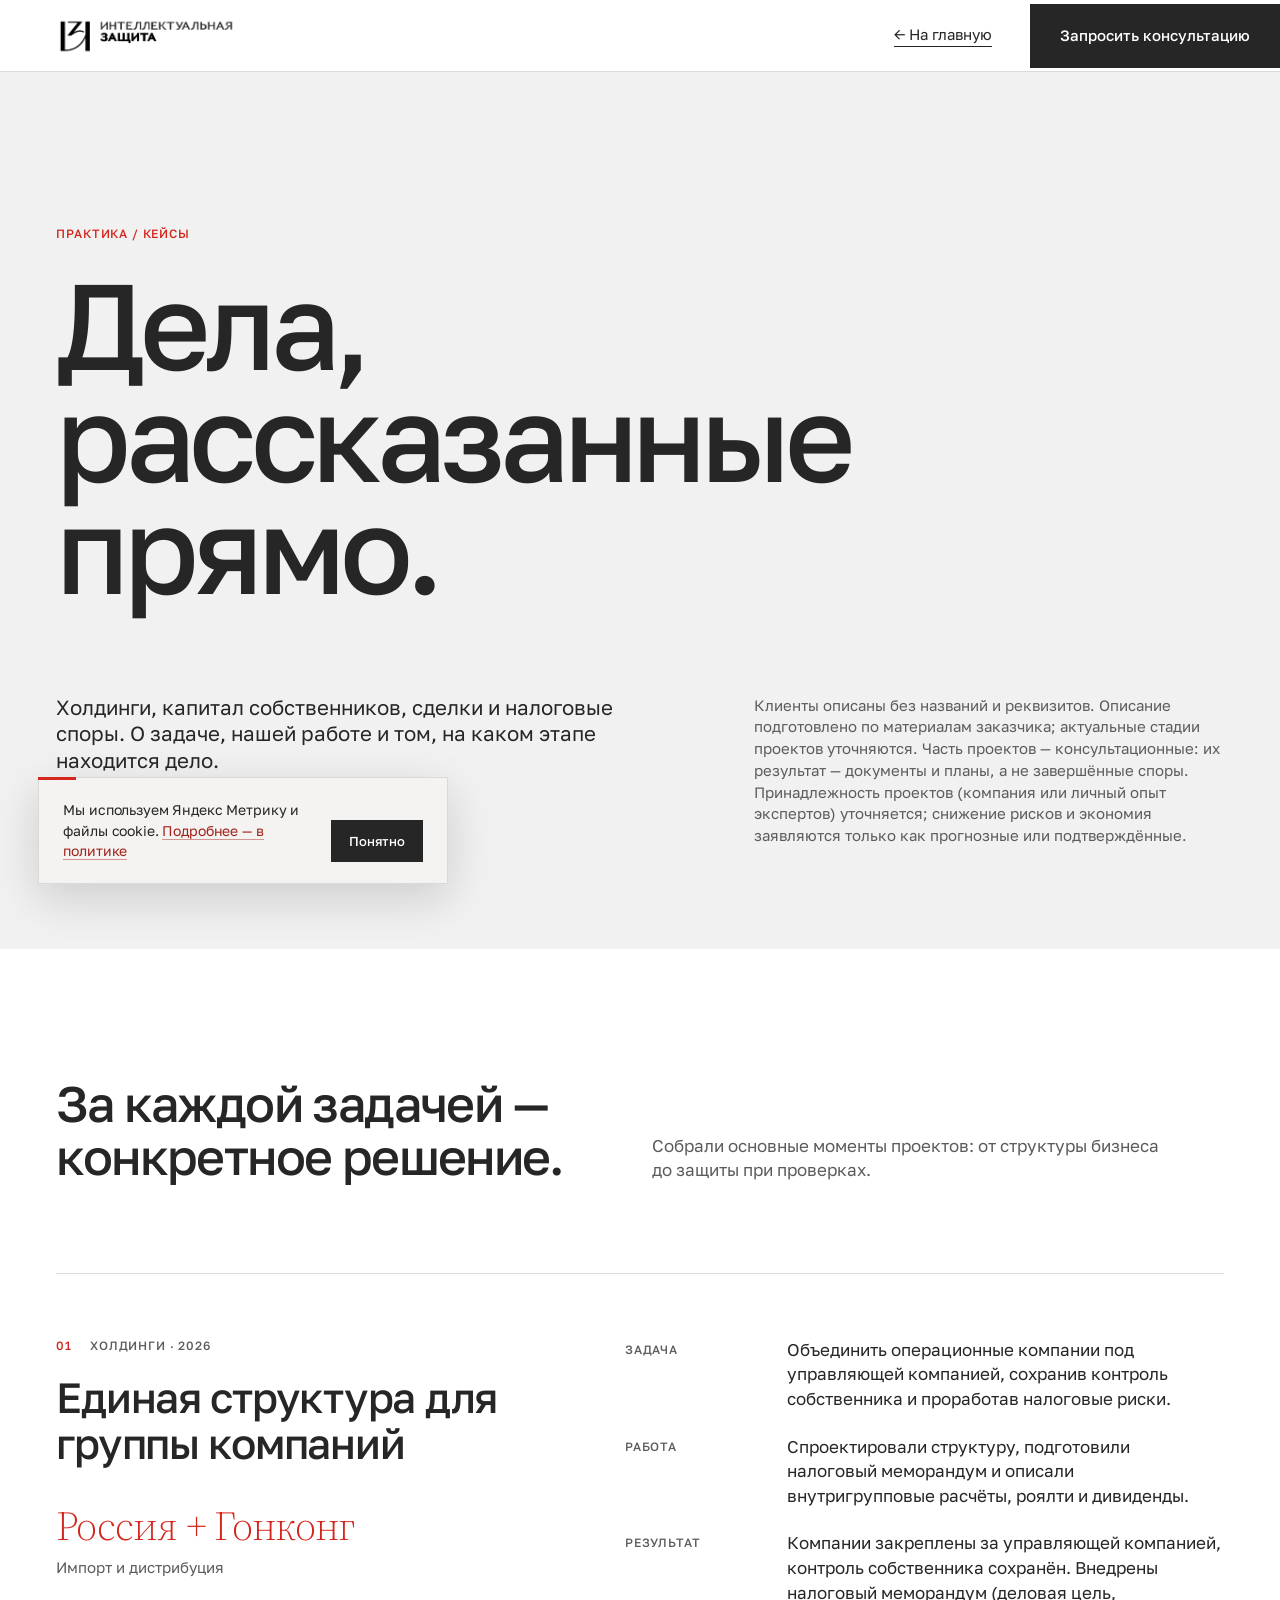
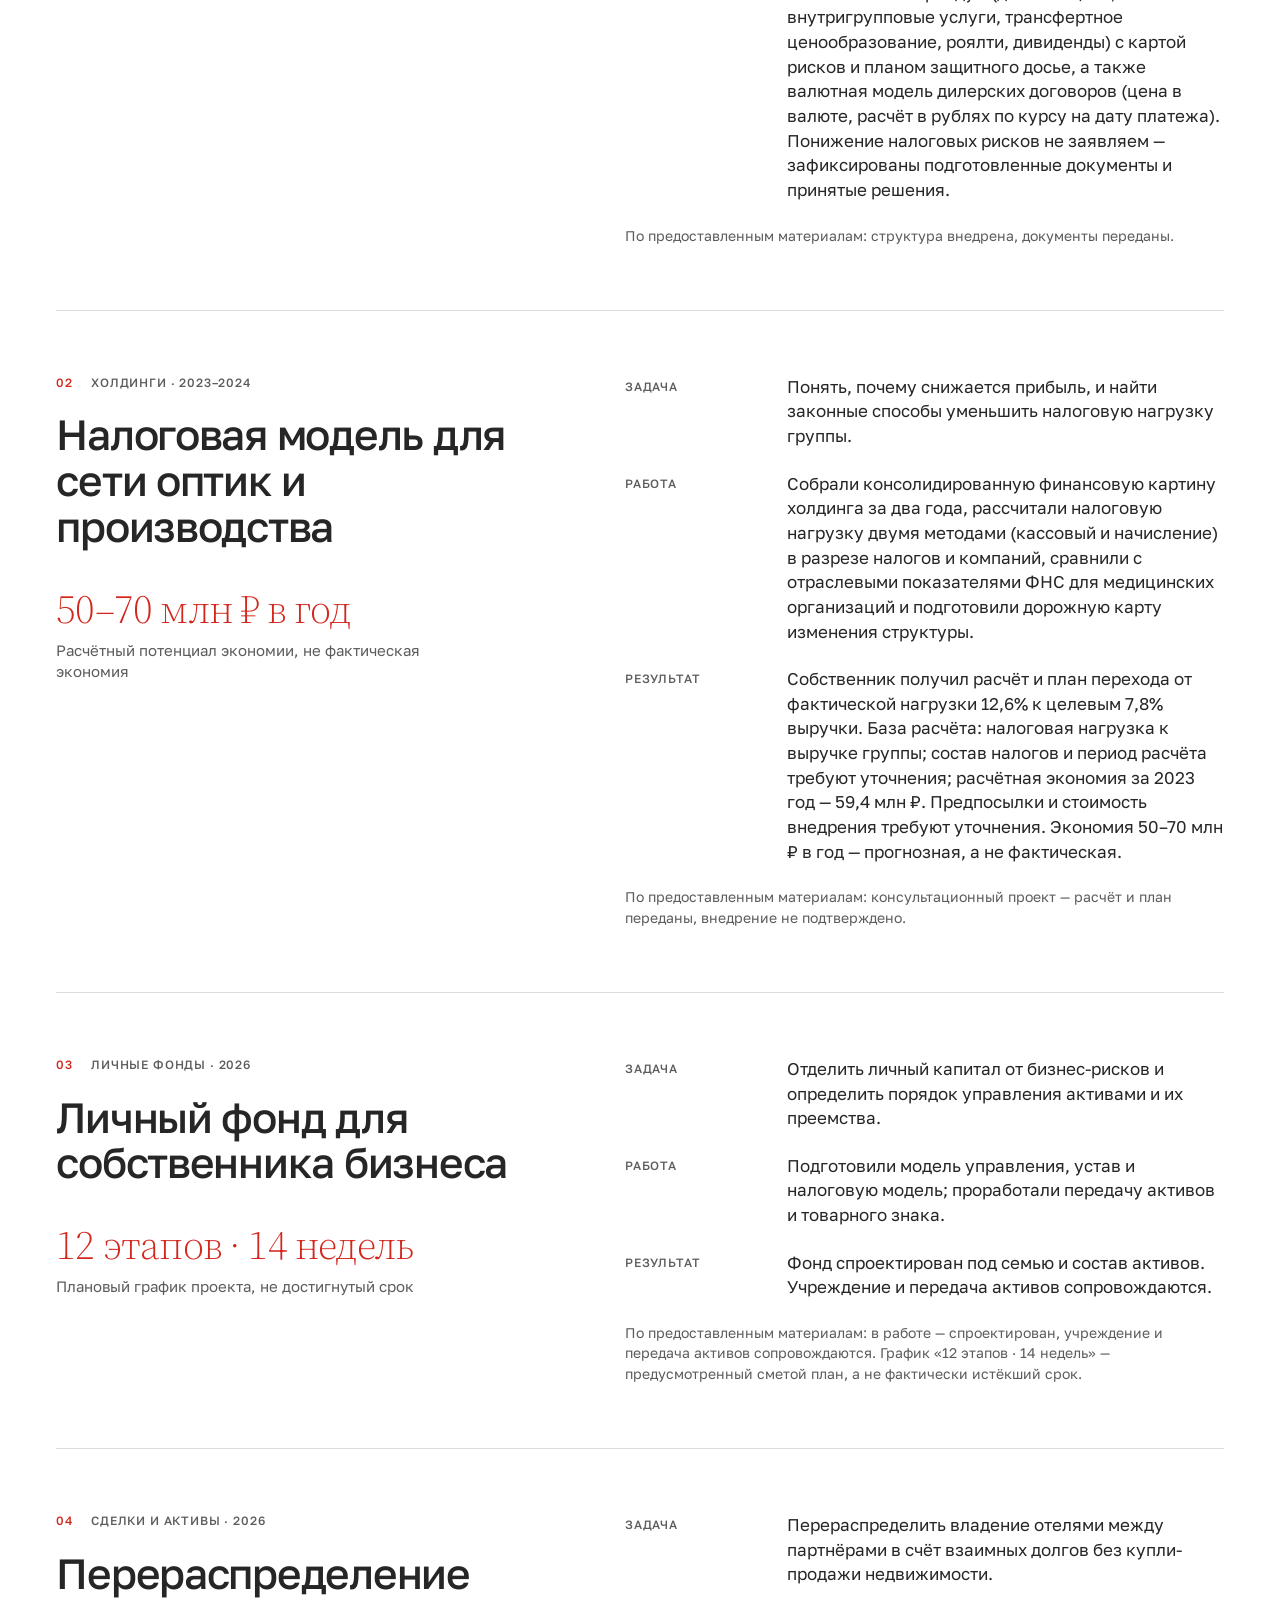
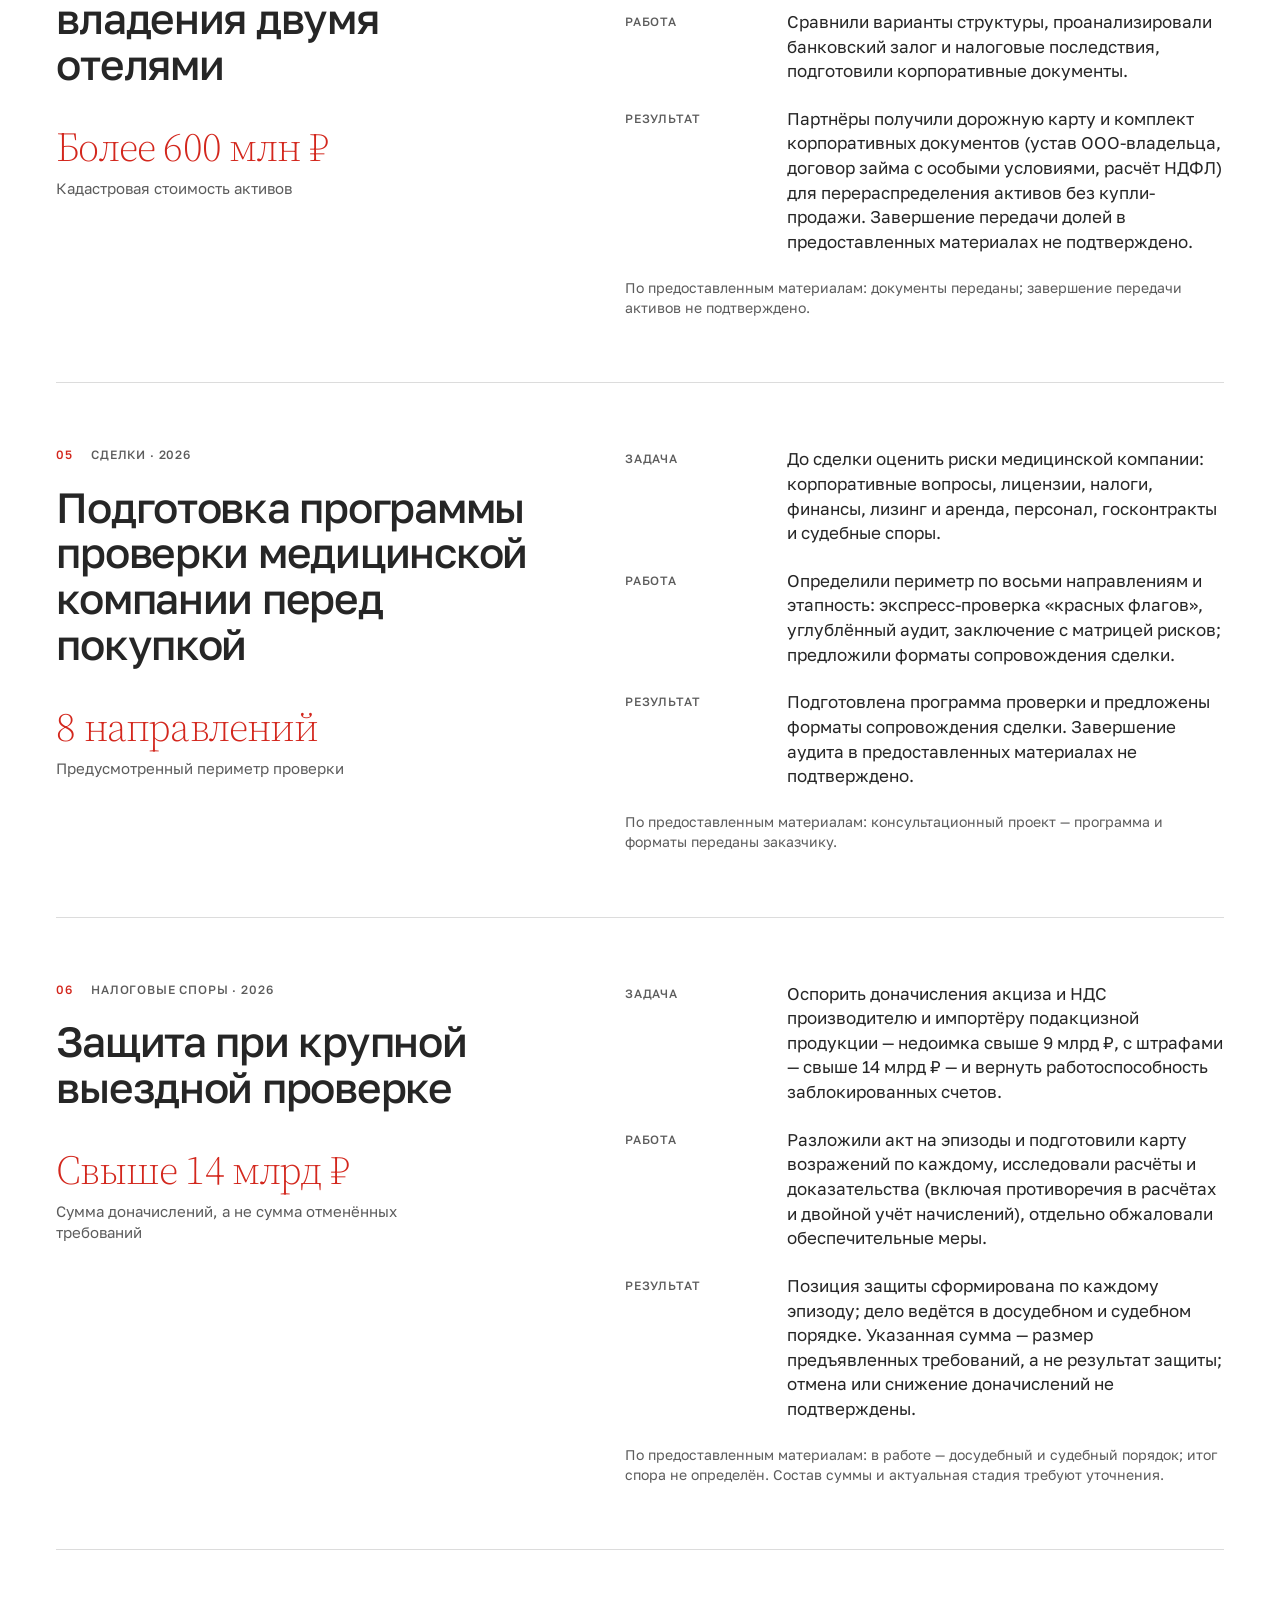
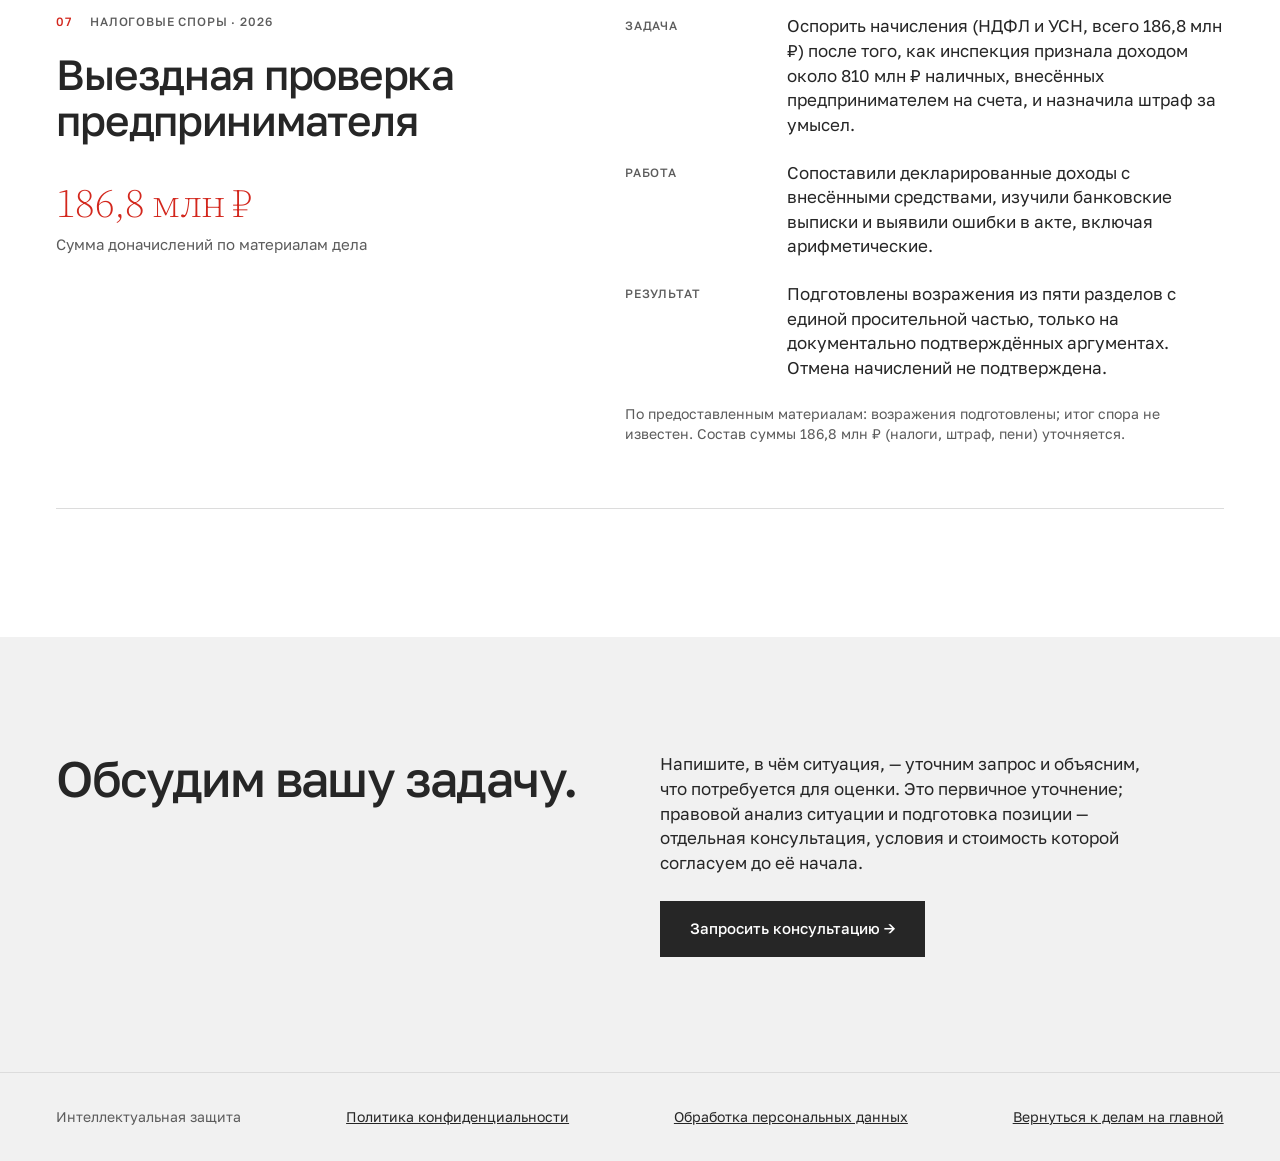
==== commit 5c7022fc: "Use black and white logo" ====
--- a/cases.html
+++ b/cases.html
@@ -5,12 +5,12 @@
 .cases{padding:clamp(84px,10vw,150px) var(--space)}.cases__intro{display:grid;grid-template-columns:1fr 1fr;gap:24px;margin-bottom:clamp(50px,7vw,100px)}.cases__intro h2,.end h2{font-size:clamp(30px,3.9vw,56px);font-weight:500;line-height:1.06;letter-spacing:-.032em}.cases__intro p{max-width:520px;align-self:end;color:var(--grey)}.case{display:grid;grid-template-columns:minmax(0,1fr) minmax(0,1.25fr);gap:35px clamp(32px,7vw,110px);padding:clamp(36px,5vw,72px) 0;border-top:1px solid var(--line)}.case:last-child{border-bottom:1px solid var(--line)}.case__meta{display:flex;align-items:center;gap:18px;color:var(--grey);margin-bottom:22px}.case__number{color:var(--red)}.case h3{max-width:650px;font-size:clamp(28px,3.3vw,47px);font-weight:500;line-height:1.08;letter-spacing:-.03em}.case__stat{margin-top:clamp(25px,3vw,40px);font-family:"Source Serif 4",Georgia,serif;font-size:clamp(29px,3.2vw,46px);font-weight:300;line-height:1.05;letter-spacing:-.02em;color:var(--red)}.case__stat-note{max-width:420px;margin-top:9px;color:var(--grey);font-size:15px}.case__body{display:grid;align-content:start;gap:23px}.case__part{display:grid;grid-template-columns:minmax(90px,.33fr) minmax(0,1fr);gap:18px}.case__part .eyebrow{color:var(--grey);padding-top:4px}.case__part p{max-width:620px}.case__status{color:var(--grey);font-size:14px}
 .end{display:grid;grid-template-columns:1fr 1fr;gap:40px;padding:clamp(70px,9vw,130px) var(--space);background:var(--paper)}.end__content{display:grid;gap:25px;justify-items:start;align-content:end}.end__content p{max-width:490px}.footer{display:flex;justify-content:space-between;gap:20px;flex-wrap:wrap;padding:34px var(--space);background:var(--paper);border-top:1px solid var(--line);font-size:14px;color:var(--grey)}.footer a{color:var(--ink)}
 @media(max-width:760px){.nav__logo{font-size:11px;letter-spacing:.14em;padding-right:12px}.nav__right{gap:0}.nav__back{margin-right:var(--space);white-space:nowrap}.nav .btn{display:none}.hero{padding-top:90px}.hero h1{font-size:clamp(48px,12vw,70px)}.hero__bottom,.cases__intro,.case,.end{grid-template-columns:minmax(0,1fr)}.hero__note{justify-self:start}.case{gap:30px}.case__part{grid-template-columns:1fr;gap:8px}.case__part .eyebrow{padding:0}.case__body{gap:20px}}@media(prefers-reduced-motion:reduce){html{scroll-behavior:auto}.btn:before{transition:none}}
-</style><link rel="stylesheet" href="assets/cookie-notice.css?v=20261111c">
-</head><body><header class="nav"><a class="nav__logo" href="index.html" aria-label="Интеллектуальная защита — главная"><img src="assets/trademark-945242.png?v=20261111" alt="Интеллектуальная защита" width="381" height="83" style="display:block;width:min(180px,45vw);height:auto"></a><div class="nav__right"><a class="nav__back" href="index.html#matters">← На главную</a><a class="btn" href="index.html#contact">Запросить консультацию</a></div></header><main><section class="hero"><p class="hero__eyebrow">Практика / Кейсы</p><h1>Дела, рассказанные прямо.</h1><div class="hero__bottom"><p class="hero__lead">Холдинги, капитал собственников, сделки и налоговые споры. О задаче, нашей работе и том, на каком этапе находится дело.</p><p class="hero__note">Клиенты описаны без названий и реквизитов. Описание подготовлено по материалам заказчика; актуальные стадии проектов уточняются. Часть проектов — консультационные: их результат — документы и планы, а не завершённые споры. Принадлежность проектов (компания или личный опыт экспертов) уточняется; снижение рисков и экономия заявляются только как прогнозные или подтверждённые.</p></div></section><section class="cases" aria-labelledby="cases-title"><div class="cases__intro"><h2 id="cases-title">За каждой задачей — конкретное решение.</h2><p>Собрали основные моменты проектов: от структуры бизнеса до защиты при проверках.</p></div><article class="case"><div><div class="case__meta eyebrow"><span class="case__number">01</span><span>Холдинги · 2026</span></div><h3>Единая структура для группы компаний</h3><p class="case__stat">Россия + Гонконг</p><p class="case__stat-note">Импорт и дистрибуция</p></div><div class="case__body"><div class="case__part"><span class="eyebrow">Задача</span><p>Объединить операционные компании под управляющей компанией, сохранив контроль собственника и проработав налоговые риски.</p></div><div class="case__part"><span class="eyebrow">Работа</span><p>Спроектировали структуру, подготовили налоговый меморандум и описали внутригрупповые расчёты, роялти и дивиденды.</p></div><div class="case__part"><span class="eyebrow">Результат</span><p>Компании закреплены за управляющей компанией, контроль собственника сохранён. Внедрены налоговый меморандум (деловая цель, внутригрупповые услуги, трансфертное ценообразование, роялти, дивиденды) с картой рисков и планом защитного досье, а также валютная модель дилерских договоров (цена в валюте, расчёт в рублях по курсу на дату платежа). Понижение налоговых рисков не заявляем — зафиксированы подготовленные документы и принятые решения.</p></div><p class="case__status">По предоставленным материалам: структура внедрена, документы переданы.</p></div></article>
+</style><link rel="stylesheet" href="assets/cookie-notice.css?v=20261111d">
+</head><body><header class="nav"><a class="nav__logo" href="index.html" aria-label="Интеллектуальная защита — главная"><img src="assets/trademark-black-white.png?v=20261113" alt="Интеллектуальная защита" width="381" height="83" style="display:block;width:min(180px,45vw);height:auto"></a><div class="nav__right"><a class="nav__back" href="index.html#matters">← На главную</a><a class="btn" href="index.html#consultation">Запросить консультацию</a></div></header><main><section class="hero"><p class="hero__eyebrow">Практика / Кейсы</p><h1>Дела, рассказанные прямо.</h1><div class="hero__bottom"><p class="hero__lead">Холдинги, капитал собственников, сделки и налоговые споры. О задаче, нашей работе и том, на каком этапе находится дело.</p><p class="hero__note">Клиенты описаны без названий и реквизитов. Описание подготовлено по материалам заказчика; актуальные стадии проектов уточняются. Часть проектов — консультационные: их результат — документы и планы, а не завершённые споры. Принадлежность проектов (компания или личный опыт экспертов) уточняется; снижение рисков и экономия заявляются только как прогнозные или подтверждённые.</p></div></section><section class="cases" aria-labelledby="cases-title"><div class="cases__intro"><h2 id="cases-title">За каждой задачей — конкретное решение.</h2><p>Собрали основные моменты проектов: от структуры бизнеса до защиты при проверках.</p></div><article class="case"><div><div class="case__meta eyebrow"><span class="case__number">01</span><span>Холдинги · 2026</span></div><h3>Единая структура для группы компаний</h3><p class="case__stat">Россия + Гонконг</p><p class="case__stat-note">Импорт и дистрибуция</p></div><div class="case__body"><div class="case__part"><span class="eyebrow">Задача</span><p>Объединить операционные компании под управляющей компанией, сохранив контроль собственника и проработав налоговые риски.</p></div><div class="case__part"><span class="eyebrow">Работа</span><p>Спроектировали структуру, подготовили налоговый меморандум и описали внутригрупповые расчёты, роялти и дивиденды.</p></div><div class="case__part"><span class="eyebrow">Результат</span><p>Компании закреплены за управляющей компанией, контроль собственника сохранён. Внедрены налоговый меморандум (деловая цель, внутригрупповые услуги, трансфертное ценообразование, роялти, дивиденды) с картой рисков и планом защитного досье, а также валютная модель дилерских договоров (цена в валюте, расчёт в рублях по курсу на дату платежа). Понижение налоговых рисков не заявляем — зафиксированы подготовленные документы и принятые решения.</p></div><p class="case__status">По предоставленным материалам: структура внедрена, документы переданы.</p></div></article>
 <article class="case"><div><div class="case__meta eyebrow"><span class="case__number">02</span><span>Холдинги · 2023–2024</span></div><h3>Налоговая модель для сети оптик и производства</h3><p class="case__stat">50–70 млн ₽ в год</p><p class="case__stat-note">Расчётный потенциал экономии, не фактическая экономия</p></div><div class="case__body"><div class="case__part"><span class="eyebrow">Задача</span><p>Понять, почему снижается прибыль, и найти законные способы уменьшить налоговую нагрузку группы.</p></div><div class="case__part"><span class="eyebrow">Работа</span><p>Собрали консолидированную финансовую картину холдинга за два года, рассчитали налоговую нагрузку двумя методами (кассовый и начисление) в разрезе налогов и компаний, сравнили с отраслевыми показателями ФНС для медицинских организаций и подготовили дорожную карту изменения структуры.</p></div><div class="case__part"><span class="eyebrow">Результат</span><p>Собственник получил расчёт и план перехода от фактической нагрузки 12,6% к целевым 7,8% выручки. База расчёта: налоговая нагрузка к выручке группы; состав налогов и период расчёта требуют уточнения; расчётная экономия за 2023 год — 59,4 млн ₽. Предпосылки и стоимость внедрения требуют уточнения. Экономия 50–70 млн ₽ в год — прогнозная, а не фактическая.</p></div><p class="case__status">По предоставленным материалам: консультационный проект — расчёт и план переданы, внедрение не подтверждено.</p></div></article>
 <article class="case"><div><div class="case__meta eyebrow"><span class="case__number">03</span><span>Личные фонды · 2026</span></div><h3>Личный фонд для собственника бизнеса</h3><p class="case__stat">12 этапов · 14 недель</p><p class="case__stat-note">Плановый график проекта, не достигнутый срок</p></div><div class="case__body"><div class="case__part"><span class="eyebrow">Задача</span><p>Отделить личный капитал от бизнес-рисков и определить порядок управления активами и их преемства.</p></div><div class="case__part"><span class="eyebrow">Работа</span><p>Подготовили модель управления, устав и налоговую модель; проработали передачу активов и товарного знака.</p></div><div class="case__part"><span class="eyebrow">Результат</span><p>Фонд спроектирован под семью и состав активов. Учреждение и передача активов сопровождаются.</p></div><p class="case__status">По предоставленным материалам: в работе — спроектирован, учреждение и передача активов сопровождаются. График «12 этапов · 14 недель» — предусмотренный сметой план, а не фактически истёкший срок.</p></div></article>
 <article class="case"><div><div class="case__meta eyebrow"><span class="case__number">04</span><span>Сделки и активы · 2026</span></div><h3>Перераспределение владения двумя отелями</h3><p class="case__stat">Более 600 млн ₽</p><p class="case__stat-note">Кадастровая стоимость активов</p></div><div class="case__body"><div class="case__part"><span class="eyebrow">Задача</span><p>Перераспределить владение отелями между партнёрами в счёт взаимных долгов без купли-продажи недвижимости.</p></div><div class="case__part"><span class="eyebrow">Работа</span><p>Сравнили варианты структуры, проанализировали банковский залог и налоговые последствия, подготовили корпоративные документы.</p></div><div class="case__part"><span class="eyebrow">Результат</span><p>Партнёры получили дорожную карту и комплект корпоративных документов (устав ООО-владельца, договор займа с особыми условиями, расчёт НДФЛ) для перераспределения активов без купли-продажи. Завершение передачи долей в предоставленных материалах не подтверждено.</p></div><p class="case__status">По предоставленным материалам: документы переданы; завершение передачи активов не подтверждено.</p></div></article>
 <article class="case"><div><div class="case__meta eyebrow"><span class="case__number">05</span><span>Сделки · 2026</span></div><h3>Подготовка программы проверки медицинской компании перед покупкой</h3><p class="case__stat">8 направлений</p><p class="case__stat-note">Предусмотренный периметр проверки</p></div><div class="case__body"><div class="case__part"><span class="eyebrow">Задача</span><p>До сделки оценить риски медицинской компании: корпоративные вопросы, лицензии, налоги, финансы, лизинг и аренда, персонал, госконтракты и судебные споры.</p></div><div class="case__part"><span class="eyebrow">Работа</span><p>Определили периметр по восьми направлениям и этапность: экспресс-проверка «красных флагов», углублённый аудит, заключение с матрицей рисков; предложили форматы сопровождения сделки.</p></div><div class="case__part"><span class="eyebrow">Результат</span><p>Подготовлена программа проверки и предложены форматы сопровождения сделки. Завершение аудита в предоставленных материалах не подтверждено.</p></div><p class="case__status">По предоставленным материалам: консультационный проект — программа и форматы переданы заказчику.</p></div></article>
 <article class="case"><div><div class="case__meta eyebrow"><span class="case__number">06</span><span>Налоговые споры · 2026</span></div><h3>Защита при крупной выездной проверке</h3><p class="case__stat">Свыше 14 млрд ₽</p><p class="case__stat-note">Сумма доначислений, а не сумма отменённых требований</p></div><div class="case__body"><div class="case__part"><span class="eyebrow">Задача</span><p>Оспорить доначисления акциза и НДС производителю и импортёру подакцизной продукции — недоимка свыше 9 млрд ₽, с штрафами — свыше 14 млрд ₽ — и вернуть работоспособность заблокированных счетов.</p></div><div class="case__part"><span class="eyebrow">Работа</span><p>Разложили акт на эпизоды и подготовили карту возражений по каждому, исследовали расчёты и доказательства (включая противоречия в расчётах и двойной учёт начислений), отдельно обжаловали обеспечительные меры.</p></div><div class="case__part"><span class="eyebrow">Результат</span><p>Позиция защиты сформирована по каждому эпизоду; дело ведётся в досудебном и судебном порядке. Указанная сумма — размер предъявленных требований, а не результат защиты; отмена или снижение доначислений не подтверждены.</p></div><p class="case__status">По предоставленным материалам: в работе — досудебный и судебный порядок; итог спора не определён. Состав суммы и актуальная стадия требуют уточнения.</p></div></article>
-<article class="case"><div><div class="case__meta eyebrow"><span class="case__number">07</span><span>Налоговые споры · 2026</span></div><h3>Выездная проверка предпринимателя</h3><p class="case__stat">186,8 млн ₽</p><p class="case__stat-note">Сумма доначислений по материалам дела</p></div><div class="case__body"><div class="case__part"><span class="eyebrow">Задача</span><p>Оспорить начисления (НДФЛ и УСН, всего 186,8 млн ₽) после того, как инспекция признала доходом около 810 млн ₽ наличных, внесённых предпринимателем на счета, и назначила штраф за умысел.</p></div><div class="case__part"><span class="eyebrow">Работа</span><p>Сопоставили декларированные доходы с внесёнными средствами, изучили банковские выписки и выявили ошибки в акте, включая арифметические.</p></div><div class="case__part"><span class="eyebrow">Результат</span><p>Подготовлены возражения из пяти разделов с единой просительной частью, только на документально подтверждённых аргументах. Отмена начислений не подтверждена.</p></div><p class="case__status">По предоставленным материалам: возражения подготовлены; итог спора не известен. Состав суммы 186,8 млн ₽ (налоги, штраф, пени) уточняется.</p></div></article></section><section class="end"><h2>Обсудим вашу задачу.</h2><div class="end__content"><p>Напишите, в чём ситуация, — уточним запрос и объясним, что потребуется для оценки. Это первичное уточнение; правовой анализ ситуации и подготовка позиции — отдельная консультация, условия и стоимость которой согласуем до её начала.</p><a class="btn" href="index.html#contact">Запросить консультацию →</a></div></section></main><footer class="footer"><span>Интеллектуальная защита</span><a href="privacy.html">Политика конфиденциальности</a><a href="privacy.html#personal-data">Обработка персональных данных</a><a href="index.html#matters">Вернуться к делам на главной</a></footer><aside class="cookie-notice" data-cookie-notice aria-label="Уведомление о cookies" hidden><p class="cookie-notice__copy">Мы используем Яндекс Метрику и файлы cookie. <a href="privacy.html">Подробнее — в политике</a></p><button class="cookie-notice__button" type="button" data-cookie-close>Понятно</button></aside><script src="assets/cookie-notice.js?v=20261111b" defer></script>
+<article class="case"><div><div class="case__meta eyebrow"><span class="case__number">07</span><span>Налоговые споры · 2026</span></div><h3>Выездная проверка предпринимателя</h3><p class="case__stat">186,8 млн ₽</p><p class="case__stat-note">Сумма доначислений по материалам дела</p></div><div class="case__body"><div class="case__part"><span class="eyebrow">Задача</span><p>Оспорить начисления (НДФЛ и УСН, всего 186,8 млн ₽) после того, как инспекция признала доходом около 810 млн ₽ наличных, внесённых предпринимателем на счета, и назначила штраф за умысел.</p></div><div class="case__part"><span class="eyebrow">Работа</span><p>Сопоставили декларированные доходы с внесёнными средствами, изучили банковские выписки и выявили ошибки в акте, включая арифметические.</p></div><div class="case__part"><span class="eyebrow">Результат</span><p>Подготовлены возражения из пяти разделов с единой просительной частью, только на документально подтверждённых аргументах. Отмена начислений не подтверждена.</p></div><p class="case__status">По предоставленным материалам: возражения подготовлены; итог спора не известен. Состав суммы 186,8 млн ₽ (налоги, штраф, пени) уточняется.</p></div></article></section><section class="end"><h2>Обсудим вашу задачу.</h2><div class="end__content"><p>Напишите, в чём ситуация, — уточним запрос и объясним, что потребуется для оценки. Это первичное уточнение; правовой анализ ситуации и подготовка позиции — отдельная консультация, условия и стоимость которой согласуем до её начала.</p><a class="btn" href="index.html#consultation">Запросить консультацию →</a></div></section></main><footer class="footer"><span>Интеллектуальная защита</span><a href="privacy.html">Политика конфиденциальности</a><a href="privacy.html#personal-data">Обработка персональных данных</a><a href="index.html#matters">Вернуться к делам на главной</a></footer><aside class="cookie-notice" data-cookie-notice aria-label="Уведомление о cookies" hidden><p class="cookie-notice__copy">Мы используем Яндекс Метрику и файлы cookie. <a href="privacy.html">Подробнее — в политике</a></p><button class="cookie-notice__button" type="button" data-cookie-close>Понятно</button></aside><script src="assets/cookie-notice.js?v=20261111d" defer></script>
 </body></html>
--- a/assets/cookie-notice.css
+++ b/assets/cookie-notice.css
@@ -3,4 +3,12 @@
 .cookie-notice:before{content:"";position:absolute;top:-1px;left:-1px;width:38px;height:3px;background:#d3271d}
 .cookie-notice__copy{margin:0;max-width:265px;letter-spacing:-.01em}.cookie-notice__copy a{color:#a1221b;text-decoration:none;border-bottom:1px solid rgba(161,34,27,.45);transition:border-color .2s}.cookie-notice__copy a:hover{border-color:currentColor}
 .cookie-notice__button{position:relative;isolation:isolate;overflow:hidden;min-height:42px;min-width:92px;padding:0 17px;border:0;border-radius:0;background:#262626;color:white;font:500 13px/1 "Golos Text",Arial,sans-serif;cursor:pointer}.cookie-notice__button:before{content:"";position:absolute;inset:0;z-index:-1;background:#d3271d;transform:translateY(101%);transition:transform .4s cubic-bezier(.7,0,.2,1)}.cookie-notice__button:hover:before{transform:translateY(0)}
-.cookie-notice__button:focus-visible,.cookie-notice a:focus-visible{outline:2px solid #d3271d;outline-offset:4px}@media(max-width:420px){.cookie-notice{gap:16px;padding:19px 18px 18px}.cookie-notice__copy{font-size:13px}.cookie-notice__button{min-width:84px;padding-inline:13px}}@media(max-width:330px){.cookie-notice{grid-template-columns:1fr;row-gap:14px}.cookie-notice__button{justify-self:start}}@media(prefers-reduced-motion:reduce){.cookie-notice__button:before,.cookie-notice__copy a{transition:none}}
+.cookie-notice__button:focus-visible,.cookie-notice a:focus-visible{outline:2px solid #d3271d;outline-offset:4px}
+@media(max-width:600px){
+  .cookie-notice{left:0;right:0;bottom:0;width:100%;grid-template-columns:minmax(0,1fr) auto;gap:12px;align-items:center;padding:10px 14px calc(10px + env(safe-area-inset-bottom,0px));font-size:12px;line-height:1.3;box-shadow:0 -5px 20px rgba(21,21,21,.12)}
+  .cookie-notice__copy{max-width:none;font-size:12px;line-height:1.3}
+  .cookie-notice__button{min-width:74px;min-height:40px;padding:0 10px;font-size:12px}
+  body.cookie-notice-open{padding-bottom:var(--cookie-notice-height,80px)}
+  html:has(body.cookie-notice-open){scroll-padding-bottom:var(--cookie-notice-height,80px)}
+}
+@media(prefers-reduced-motion:reduce){.cookie-notice__button:before,.cookie-notice__copy a{transition:none}}
